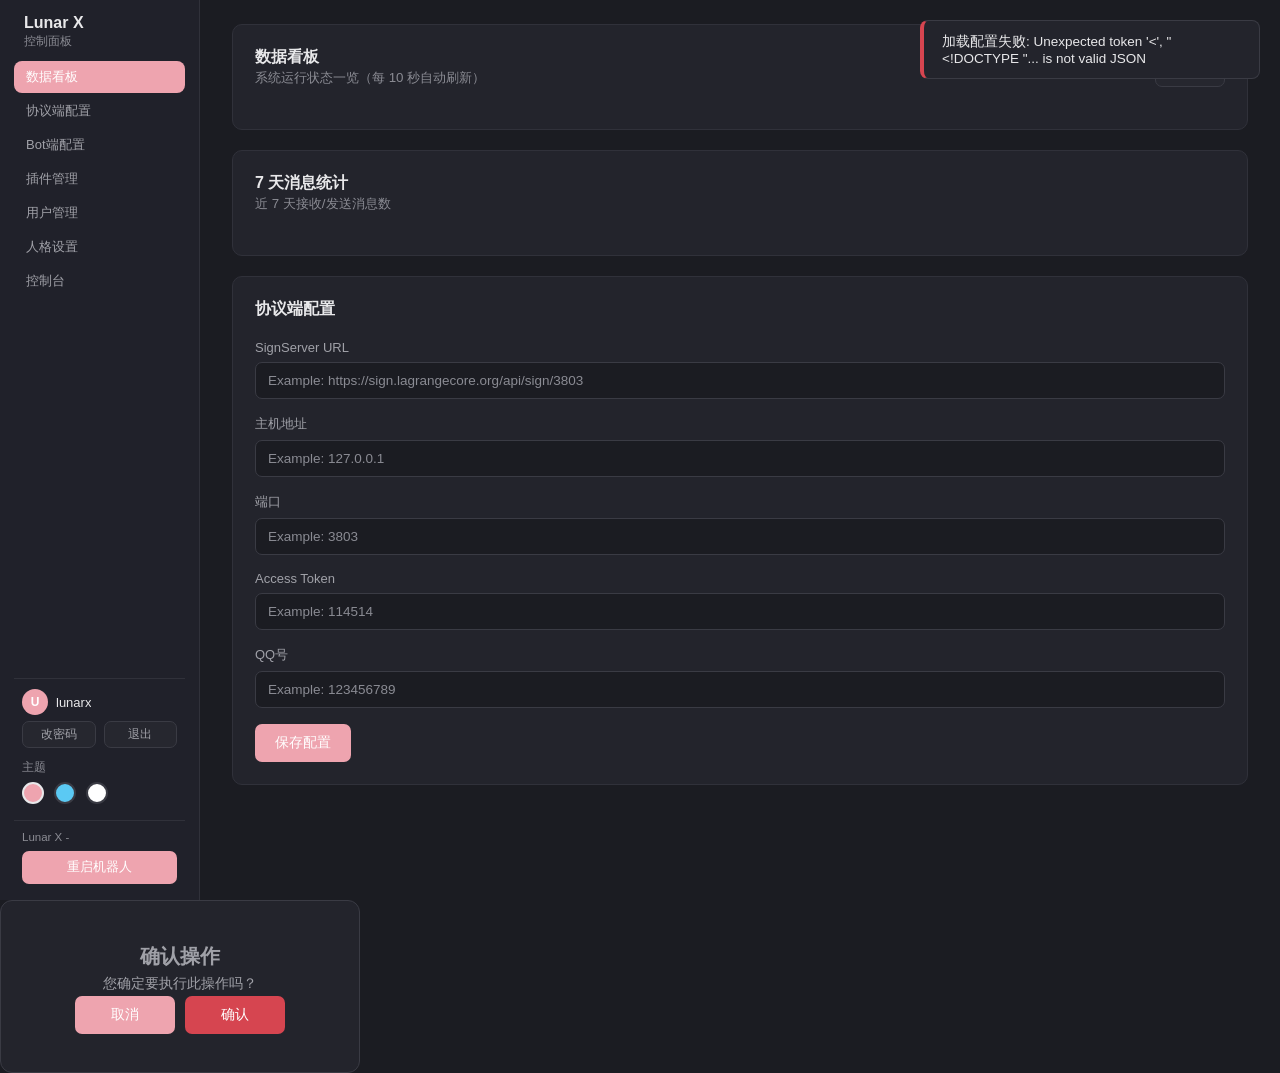
==== templates/index.html @ 12409531 "feat: WebUI 版本号显示 + 重启机器人按钮；修复模板缓存与 JS 语法错误 - 侧边栏底部：版本号（自动读取 core/bot.py 注释）+ 重启机器人按钮 - /api/version" ====
<!DOCTYPE html>
<html lang="zh-CN">
<head>
 <meta charset="UTF-8">
    <link rel="icon" href="data:,">
 <meta name="viewport" content="width=device-width, initial-scale=1.0">
 <title>Lunar X框架机器人控制面板</title>
         <style>
        /* ===== 主题变量 ===== */
        :root, body[data-theme="pink"] {
            --accent: #EEA4AF;
            --accent-hover: #f4b6c0;
            --accent-soft: rgba(238, 164, 175, 0.14);
            --bg: #1b1c22;
            --bg-sidebar: #20212a;
            --bg-card: #23242c;
            --bg-input: #1b1c22;
            --bg-hover: #2a2b35;
            --bg-btn2: #26272f;
            --border: #30313a;
            --border-input: #3a3b44;
            --text: #e8e8ea;
            --text-dim: #a0a1a8;
            --text-3: #8a8b93;
        }
        body[data-theme="blue"] {
            --accent: #5BC9F3;
            --accent-hover: #74d4f7;
            --accent-soft: rgba(91, 201, 243, 0.14);
            --bg: #1b1c22;
            --bg-sidebar: #20212a;
            --bg-card: #23242c;
            --bg-input: #1b1c22;
            --bg-hover: #2a2b35;
            --bg-btn2: #26272f;
            --border: #30313a;
            --border-input: #3a3b44;
            --text: #e8e8ea;
            --text-dim: #a0a1a8;
            --text-3: #8a8b93;
        }
        body[data-theme="white"] {
            --accent: #5BC9F3;
            --accent-hover: #35b8ec;
            --accent-soft: rgba(91, 201, 243, 0.12);
            --bg: #f4f5f7;
            --bg-sidebar: #ffffff;
            --bg-card: #ffffff;
            --bg-input: #f4f5f7;
            --bg-hover: #eef0f3;
            --bg-btn2: #eef0f3;
            --border: #e2e4e9;
            --border-input: #d3d6dd;
            --text: #24262b;
            --text-dim: #64686f;
            --text-3: #8a8f99;
        }

        * { margin: 0; padding: 0; box-sizing: border-box; }

        body {
            font-family: 'Segoe UI', 'PingFang SC', 'Microsoft YaHei', sans-serif;
            background: var(--bg);
            color: var(--text);
            min-height: 100vh;
            transition: background 0.2s, color 0.2s;
        }

        .container {
            display: flex;
            min-height: 100vh;
            width: 100%;
        }

        /* ===== 侧边栏 ===== */
        .sidebar {
            width: 200px;
            padding: 12px 14px;
            background: var(--bg-sidebar);
            border-right: 1px solid var(--border);
            display: flex;
            flex-direction: column;
            gap: 2px;
            position: sticky;
            top: 0;
            height: 100vh;
            overflow-y: auto;
            flex-shrink: 0;
        }
        .sidebar-header {
            padding: 2px 10px 10px;
        }
        .sidebar-header h1 {
            font-size: 16px;
            font-weight: 600;
            color: var(--text);
        }
        .sidebar-header small {
            display: block;
            margin-top: 2px;
            color: var(--text-3);
            font-size: 11.5px;
        }

        .nav-item {
            padding: 7px 12px;
            border-radius: 8px;
            cursor: pointer;
            font-size: 13px;
            color: var(--text-dim);
            transition: background 0.15s, color 0.15s;
            user-select: none;
            white-space: nowrap;
        }
        .nav-item:hover {
            background: var(--bg-hover);
            color: var(--text);
        }
        .nav-item.active {
            background: var(--accent);
            color: #fff;
        }

        .sidebar-user {
            margin-top: auto;
            padding: 10px 8px 2px;
            border-top: 1px solid var(--border);
        }
        .sidebar-user .user-row {
            display: flex;
            align-items: center;
            gap: 8px;
            margin-bottom: 6px;
        }
        .sidebar-user .avatar {
            width: 26px; height: 26px;
            border-radius: 50%;
            display: flex; align-items: center; justify-content: center;
            font-size: 12px;
            font-weight: 600;
            background: var(--accent);
            color: #fff;
        }
        .sidebar-user .uname {
            font-size: 13px;
            color: var(--text);
            overflow: hidden;
            text-overflow: ellipsis;
            white-space: nowrap;
        }
        .sidebar-user .u-actions {
            display: flex;
            gap: 8px;
        }
        .sidebar-user .u-actions button {
            flex: 1;
            padding: 5px 0;
            font-size: 11.5px;
            border-radius: 7px;
            cursor: pointer;
            border: 1px solid var(--border-input);
            background: var(--bg-btn2);
            color: var(--text-dim);
        }
        .sidebar-user .u-actions button:hover {
            background: var(--bg-hover);
            color: var(--text);
        }
        .sidebar-user .u-actions button.logout:hover {
            border-color: #d64550;
            color: #d64550;
        }

        /* ===== 主题切换 ===== */
        .theme-switch {
            margin-top: 8px;
            padding: 0 8px 2px;
        }
        .theme-switch .theme-label {
            font-size: 11.5px;
            color: var(--text-3);
            margin-bottom: 7px;
        }
        .theme-switch .theme-dots {
            display: flex;
            gap: 10px;
        }
        .theme-dot {
            width: 22px; height: 22px;
            border-radius: 50%;
            cursor: pointer;
            border: 2px solid var(--border-input);
            transition: transform 0.15s;
        }
        .theme-dot:hover { transform: scale(1.15); }
        .theme-dot.active { border-color: var(--text); }
        .theme-dot.pink { background: #EEA4AF; }
        .theme-dot.blue { background: #5BC9F3; }
        .theme-dot.white { background: #ffffff; }

        /* ===== 主内容 ===== */
        .main-content {
            flex: 1;
            padding: 24px 32px;
            overflow-x: hidden;
            max-width: calc(100vw - 200px);
        }

        .tab-content { display: none; }
        .tab-content.active { display: block; }

        /* ===== 卡片 ===== */
        .card {
            background: var(--bg-card);
            border: 1px solid var(--border);
            border-radius: 10px;
            padding: 22px;
            margin-bottom: 20px;
        }
        .card-header {
            margin-bottom: 20px;
        }
        .card-header h2 {
            font-size: 16px;
            font-weight: 600;
        }
        .card-header h3 {
            font-size: 14px;
            font-weight: 600;
            margin-top: 4px;
        }

        /* ===== 表单 ===== */
        .form-group {
            margin-bottom: 16px;
        }
        .form-group label {
            display: block;
            font-size: 13px;
            color: var(--text-dim);
            margin-bottom: 7px;
        }
        .form-group input, .form-group select, .form-group textarea {
            width: 100%;
            padding: 10px 12px;
            font-size: 13.5px;
            color: var(--text);
            background: var(--bg-input);
            border: 1px solid var(--border-input);
            border-radius: 7px;
            outline: none;
            font-family: inherit;
        }
        .form-group textarea { resize: vertical; }
        .form-group input:focus, .form-group select:focus, .form-group textarea:focus {
            border-color: var(--accent);
        }
        .form-group input::placeholder, .form-group textarea::placeholder { color: var(--text-3); }
        .form-group select option { background: var(--bg-card); color: var(--text); }
        .form-group input[type="checkbox"] { width: auto; }

        button {
            padding: 10px 20px;
            font-size: 13.5px;
            font-weight: 500;
            color: #fff;
            background: var(--accent);
            border: none;
            border-radius: 7px;
            cursor: pointer;
        }
        button:hover { background: var(--accent-hover); }

        .btn-success {
            background: #2f9e63;
        }
        .btn-success:hover { background: #35ad6e; }
        .btn-danger {
            background: #d64550;
        }
        .btn-danger:hover { background: #e0505b; }
        .btn-secondary {
            background: var(--bg-btn2);
            border: 1px solid var(--border-input);
            color: var(--text-dim);
        }
        .btn-secondary:hover { background: var(--bg-hover); color: var(--text); }

        /* ===== 插件列表 ===== */
        .plugin-list {
            display: grid;
            grid-template-columns: repeat(auto-fill, minmax(280px, 1fr));
            gap: 14px;
        }
        .plugin-card {
            background: var(--bg-btn2);
            border: 1px solid var(--border-input);
            border-radius: 9px;
            padding: 16px;
        }
        .plugin-card:hover { border-color: var(--accent); }
        .plugin-header {
            display: flex;
            align-items: center;
            justify-content: space-between;
            margin-bottom: 8px;
        }
        .plugin-header strong { font-size: 14px; }
        .plugin-status {
            font-size: 11px;
            padding: 3px 9px;
            border-radius: 999px;
            font-weight: 500;
        }
        .status-enabled {
            color: #2f9e63;
            background: rgba(47, 158, 99, 0.13);
            border: 1px solid rgba(47, 158, 99, 0.35);
        }
        .status-disabled {
            color: #d64550;
            background: rgba(214, 69, 80, 0.12);
            border: 1px solid rgba(214, 69, 80, 0.35);
        }
        .plugin-actions { display: flex; gap: 8px; }
        .plugin-actions button {
            padding: 6px 12px;
            font-size: 12px;
            border-radius: 6px;
        }

        /* ===== 模态框 ===== */
        .modal {
            display: none;
            position: fixed;
            inset: 0;
            background: rgba(0, 0, 0, 0.55);
            z-index: 1000;
            align-items: center;
            justify-content: center;
        }
        .modal.show { display: flex; }
        .modal-content {
            width: 500px;
            max-width: 92vw;
            max-height: 84vh;
            overflow-y: auto;
            background: var(--bg-card);
            border: 1px solid var(--border-input);
            border-radius: 12px;
            padding: 24px;
        }
        .modal-header {
            display: flex;
            align-items: center;
            justify-content: space-between;
            margin-bottom: 18px;
        }
        .modal-header h3 { font-size: 15px; }
        .modal-header .close {
            width: 28px; height: 28px;
            display: flex; align-items: center; justify-content: center;
            border-radius: 50%;
            background: var(--bg-hover);
            border: none;
            color: var(--text-dim);
            font-size: 14px;
            cursor: pointer;
            padding: 0;
        }
        .modal-header .close:hover { color: var(--text); }

        /* ===== 确认对话框 ===== */
        .confirm-dialog {
            width: 360px;
            max-width: 92vw;
            background: var(--bg-card);
            border: 1px solid var(--border-input);
            border-radius: 12px;
            padding: 24px;
            text-align: center;
        }
        .confirm-content { margin: 14px 0; font-size: 13.5px; color: var(--text-dim); line-height: 1.7; }
        .confirm-buttons { display: flex; gap: 10px; justify-content: center; }
        .confirm-buttons button { min-width: 100px; }

        /* ===== Toast ===== */
        .toast {
            position: fixed;
            top: 20px;
            right: 20px;
            padding: 12px 18px;
            background: var(--bg-card);
            border: 1px solid var(--border-input);
            border-left: 4px solid var(--accent);
            border-radius: 8px;
            color: var(--text);
            font-size: 13.5px;
            z-index: 2000;
            opacity: 0;
            transform: translateX(24px);
            transition: all 0.25s;
            pointer-events: none;
            max-width: 340px;
        }
        .toast.show { opacity: 1; transform: translateX(0); }
        .toast.error { border-left-color: #d64550; }

        /* ===== 滚动条 ===== */
        ::-webkit-scrollbar { width: 8px; height: 8px; }
        ::-webkit-scrollbar-track { background: transparent; }
        ::-webkit-scrollbar-thumb { background: var(--border-input); border-radius: 999px; }
        ::-webkit-scrollbar-thumb:hover { background: var(--text-3); }

        /* ===== 响应式（窄窗口保持侧边栏在左，仅压缩宽度）===== */
        @media (max-width: 860px) {
            .sidebar { width: 170px; padding: 12px 10px; }
            .nav-item { padding: 6px 10px; font-size: 12.5px; }
            .main-content { padding: 18px 14px; }
        }
        @media (max-width: 640px) {
            .sidebar { width: 140px; padding: 10px 8px; }
            .nav-item { padding: 5px 8px; font-size: 12px; }
            .sidebar-user .u-actions { flex-direction: column; }
        }
    </style>


</head>
<body>
 <div class="container">
 <div class="sidebar">
 <div class="sidebar-header">
 <h1>Lunar X</h1>
 <small>控制面板</small>
 </div>
 <div class="nav-item active" data-tab="dashboard">数据看板
 </div>
 <div class="nav-item" data-tab="protocol">协议端配置
 </div>
 <div class="nav-item" data-tab="bot">Bot端配置
 </div>
 <div class="nav-item" data-tab="plugins">插件管理
 </div>
 <div class="nav-item" data-tab="users">用户管理
 </div> <div class="nav-item" data-tab="persona">人格设置
 </div> <div class="nav-item" data-tab="console">控制台
 </div>


 <div class="sidebar-user">
 <div class="user-row">
 <div class="avatar" id="avatarChar">U</div>
 <div class="uname" id="currentUsername">lunarx</div>
 </div>
 <div class="u-actions">
 <button onclick="showPasswordModal()">改密码</button>
 <button class="logout" onclick="doLogout()">退出</button>
 </div>
 </div>
 <div class="theme-switch">
 <div class="theme-label">主题</div>
 <div class="theme-dots">
 <div class="theme-dot pink" data-theme="pink" title="粉色" onclick="setTheme('pink')"></div>
 <div class="theme-dot blue" data-theme="blue" title="蓝色" onclick="setTheme('blue')"></div>
 <div class="theme-dot white" data-theme="white" title="白色" onclick="setTheme('white')"></div>
 </div>
 </div>
 <div style="margin-top: 12px; padding: 10px 8px 4px; border-top: 1px solid var(--border);">
 <div style="font-size: 11.5px; color: var(--text-3); margin-bottom: 8px;">Lunar X <span id="versionText">-</span></div>
 <button style="width: 100%; padding: 8px 0; font-size: 12.5px;" onclick="restartBot()">重启机器人</button>
 </div>
 </div>
 
 <div class="main-content">

 <div class="tab-content active" id="dashboard">
 <div class="card">
 <div class="card-header" style="display: flex; justify-content: space-between; align-items: center;">
 <div>
 <h2>数据看板</h2>
 <small style="color: var(--text-3);">系统运行状态一览（每 10 秒自动刷新）</small>
 </div>
 <button class="btn-secondary" onclick="loadDashboard()">刷新</button>
 </div>
 <div style="display: grid; grid-template-columns: repeat(auto-fit, minmax(200px, 1fr)); gap: 14px;" id="dashCards">
 <!-- 卡片由 JS 填充 -->
 </div>
 </div>
 <div class="card">
 <div class="card-header">
 <h2>7 天消息统计</h2>
 <small style="color: var(--text-3);">近 7 天接收/发送消息数</small>
 </div>
 <div id="dashChart" style="width: 100%;"></div>
 </div>
 </div>

 <div class="tab-content active" id="protocol">
 <div class="card">
 <div class="card-header">
 <h2>协议端配置</h2>
 </div>
 <div class="form-group">
 <label for="signServerUrl">SignServer URL</label>
 <input type="text" id="signServerUrl" placeholder="Example: https://sign.lagrangecore.org/api/sign/3803">
 </div>
 <div class="form-group">
 <label for="host">主机地址</label>
 <input type="text" id="host" placeholder="Example: 127.0.0.1">
 </div>
 <div class="form-group">
 <label for="port">端口</label>
 <input type="number" id="port" placeholder="Example: 3803">
 </div>
 <div class="form-group">
 <label for="accessToken">Access Token</label>
 <input type="text" id="accessToken" placeholder="Example: 114514">
 </div>
 <div class="form-group">
 <label for="uin">QQ号</label>
 <input type="number" id="uin" placeholder="Example: 123456789">
 </div>
 <button onclick="saveProtocolConfig()">保存配置</button>
 </div>
 </div>
 
 <div class="tab-content" id="bot">
 <div class="card">
 <div class="card-header">
 <h2>Bot端配置</h2>
 </div>
 <div class="form-group">
 <label for="botName">机器人中文名</label>
 <input type="text" id="botName" placeholder="Example: 苏清颜">
 </div>
 <div class="form-group">
 <label for="botNameEn">机器人英文名</label>
 <input type="text" id="botNameEn" placeholder="Example: Claire">
 </div>
 <div class="form-group">
 <label for="triggerKeyword">触发词</label>
 <input type="text" id="triggerKeyword" placeholder="Example: ！">
 </div>
 <div class="form-group">
 <label for="autoReloadPlugins">自动重载插件</label>
 <select id="autoReloadPlugins">
 <option value="true">是</option>
 <option value="false">否</option>
 </select>
 </div>
 <div class="form-group">
 <label for="logLevel">日志等级</label>
 <select id="logLevel">
 <option value="INFO">INFO</option>
 <option value="DEBUG">DEBUG</option>
 <option value="WARNING">WARNING</option>
 <option value="ERROR">ERROR</option>
 <option value="CRITICAL">CRITICAL</option>
 </select>
 </div>
 <div class="card-header">
 <h3>AI 对话配置</h3>
 <small style="color: var(--text-3);">OpenAI 兼容接口（支持 DeepSeek / OpenAI / 各类兼容服务）</small>
 </div>
 <div class="form-group">
 <label for="aiEnabled">启用 AI 对话</label>
 <select id="aiEnabled">
 <option value="true">启用</option>
 <option value="false">禁用</option>
 </select>
 </div>
 <div class="form-group">
 <label for="aiBaseUrl">接口地址 (api_base)</label>
 <input type="text" id="aiBaseUrl" placeholder="Example: https://api.deepseek.com/v1">
 </div>
 <div class="form-group">
 <label for="aiApiKey">API Key</label>
 <input type="password" id="aiApiKey" placeholder="sk-...">
 </div>
 <div class="form-group">
 <label for="aiModel">模型名</label>
 <input type="text" id="aiModel" placeholder="Example: deepseek-chat">
 </div>
 <div class="form-group">
 <label for="aiSystemPrompt">系统提示词</label>
 <textarea id="aiSystemPrompt" rows="3" placeholder="你是 Lunar X 的 AI 助手..."></textarea>
 </div>
 <div class="form-group">
 <label for="aiTemperature">温度 (0~2)</label>
 <input type="number" id="aiTemperature" step="0.1" min="0" max="2" placeholder="0.7">
 </div>
 <div class="form-group">
 <label for="aiMaxTokens">最大生成 Token</label>
 <input type="number" id="aiMaxTokens" min="1" placeholder="2048">
 </div>
 <div class="form-group">
 <label for="aiMaxHistory">上下文记忆轮数</label>
 <input type="number" id="aiMaxHistory" min="0" placeholder="10">
 </div>
 <div class="form-group">
 <label for="aiDirectChat">直接对话（私聊任意消息 / 群聊@机器人）</label>
 <select id="aiDirectChat">
 <option value="true">开启</option>
 <option value="false">关闭（仅 $ai 命令）</option>
 </select>
 </div>
 <button onclick="saveBotConfig()">保存配置</button>
 </div>
 </div>
 
 <div class="tab-content" id="plugins">
 <div class="card">
 <div class="card-header">
 <h2>插件源设置</h2>
 </div>
 <div class="form-group">
 <label>PyPI镜像源设置</label>
 <div style="display: flex; gap: 10px; align-items: center;">
 <input type="checkbox" id="usePypiMirror" style="width: auto;">
 <label for="usePypiMirror" style="display: inline;">使用PyPI镜像源</label>
 </div>
 <input type="text" id="pypiMirror" placeholder="Example: https://pypi.tuna.tsinghua.edu.cn/simple" style="margin-top: 10px;">
 </div>
 <div class="form-group">
 <label for="githubMirror">GitHub镜像代理 (用于下载和README，例如: https://ghproxy.com/)</label>
 <input type="text" id="githubMirror" placeholder="Example: https://ghproxy.com/">
 <small style="color: rgba(255,255,255,0.7);">此代理仅用于加速下载插件文件和README，不用于GitHub API请求。</small>
 </div>
 <div class="form-group">
 <label for="githubPat">GitHub 个人访问令牌 (PAT) - 用于避免API速率限制</label>
 <input type="password" id="githubPat" placeholder="Example: ghp_xxxxxxxxxxxxxxxxxxxxxxxxxxxxxxxxxxxx">
 <small style="color: rgba(255,255,255,0.7);">在GitHub设置中生成，需要repo权限。不填可能遇到API速率限制。</small>
 </div>
 <div class="form-group">
 <label for="pluginsIndexRepo">插件索引仓库 (例如: IntelliMarkets/Jianer_Plugins_Index)</label>
 <input type="text" id="pluginsIndexRepo" placeholder="Example: IntelliMarkets/Jianer_Plugins_Index">
 <small style="color: rgba(255,255,255,0.7);">格式为 `所有者/仓库名`。</small>
 </div>
 <button onclick="saveWebuiConfig()">保存设置</button>
 <button onclick="loadAvailablePlugins()" style="margin-left: 10px;">刷新可用插件列表</button>
 </div>
 
 <div class="card">
 <div class="card-header">
 <h2>已安装插件</h2>
 </div>
 <div id="installedPlugins" class="plugin-list">
 </div>
 </div>
 
 <div class="card">
 <div class="card-header">
 <h2>可用插件</h2>
 </div>
 <p id="loadingAvailablePlugins" style="display: none; font-style: italic;">正在获取可用插件列表，请稍候...</p>
 <div id="availablePlugins" class="plugin-list">
 </div>
 </div>
 </div>
 
 <div class="tab-content" id="users">
 <div class="card">
 <div class="card-header">
 <h2>用户管理</h2>
 </div>
 <div class="form-group">
 <label for="superUsers">超级用户 (逗号分隔的QQ号)</label>
 <textarea id="superUsers" placeholder="Example: 987654321"></textarea>
 </div>
 <div class="form-group">
 <label for="managerUsers">管理用户 (逗号分隔的QQ号)</label>
 <textarea id="managerUsers" placeholder="Example: 123456789,987654321,2473768771"></textarea>
 </div>
 <button onclick="saveUserConfig()">保存配置</button>
 </div>
 </div>
 <div class="tab-content" id="persona">
 <div class="card">
 <div class="card-header">
 <h2>人格设置</h2>
 <small style="color: var(--text-3);">AI 人格昵称与提示词。群聊中以昵称开头即可直接对话（如 "小月 今天天气"）</small>
 </div>
 <div class="form-group">
 <label for="personaEnabled">使用名字唤醒</label>
 <select id="personaEnabled">
 <option value="true">启用</option>
 <option value="false">禁用</option>
 </select>
 <small style="color: var(--text-3);">开启后，群聊中消息以唤醒词开头即触发 AI 回复</small>
 </div>
 <div class="form-group">
 <label for="personaNicknames">唤醒词（每行一个，支持多个）</label>
 <textarea id="personaNicknames" rows="3" placeholder="小月&#10;月月"></textarea>
 </div>
 <div class="form-group">
 <label for="personaPrompt">人格提示词</label>
 <textarea id="personaPrompt" rows="5" placeholder="你是小月，一个温柔可爱的 AI 助手..."></textarea>
 <small style="color: var(--text-3);">优先于 Bot 配置中的通用系统提示词</small>
 </div>
 <button onclick="savePersonaConfig()">保存人格设置</button>
 </div>
 </div>

 <div class="tab-content" id="console">
 <div class="card">
 <div class="card-header">
 <h2>控制台</h2>
 <small style="color: var(--text-3);">框架运行日志（实时，来自 logs/lunarx.log）</small>
 </div>
 <div style="display: flex; gap: 16px; align-items: center; margin-bottom: 12px;">
 <label style="font-size: 13px; color: var(--text-dim); display: flex; align-items: center; gap: 6px; cursor: pointer;">
 <input type="checkbox" id="consoleAutoScroll" checked style="width: auto;"> 自动滚动
 </label>
 <button class="btn-secondary" onclick="clearConsole()">清空</button>
 </div>
 <pre id="consoleLog" style="background: #101114; border: 1px solid var(--border); border-radius: 8px; padding: 14px; height: 62vh; overflow-y: auto; font-family: 'Cascadia Code', Consolas, monospace; font-size: 12.5px; line-height: 1.6; white-space: pre-wrap; word-break: break-all; margin: 0;"></pre>
 </div>
 </div>

</div>
 </div>
 
 <div class="modal" id="pluginDetailModal">
 <div class="modal-content">
 <div class="modal-header">
 <h2 id="modalPluginName">插件详情</h2>
 <span class="close" onclick="closeModal('pluginDetailModal')">&times;</span>
 </div>
 <div id="modalPluginContent">
 </div>
 </div>
 </div>
 
 <div class="modal" id="installPluginModal">
 <div class="modal-content">
 <div class="modal-header">
 <h2>安装插件</h2>
 <span class="close" onclick="closeModal('installPluginModal')">&times;</span>
 </div>
 <div class="form-group">
 <label for="installPluginUrl">插件下载URL (整个仓库的zip包)</label>
 <input type="text" id="installPluginUrl" readonly>
 </div>
 <div class="form-group">
 <label for="installPluginName">插件名称</label>
 <input type="text" id="installPluginName" readonly>
 </div>
 <div class="form-group">
 <label for="installPluginPath">插件在zip包中的子路径</label>
 <input type="text" id="installPluginPath" readonly>
 </div>
 <button id="installPluginBtn" onclick="installPlugin()">安装</button>
 <div id="installProgress" style="margin-top: 20px; background: rgba(0,0,0,0.2); padding: 10px; border-radius: 5px; max-height: 200px; overflow-y: auto; display: none;">
 <pre id="installProgressLog" style="white-space: pre-wrap; word-wrap: break-word; color: var(--light-color);"></pre>
 </div>
 </div>
 </div>
 
 <div class="confirm-dialog" id="confirmDialog">
 <div class="confirm-content">
 <h2 id="confirmTitle">确认操作</h2>
 <p id="confirmMessage">您确定要执行此操作吗？</p>
 <div class="confirm-buttons">
 <button onclick="confirmAction(false)">取消</button>
 <button class="btn-danger" onclick="confirmAction(true)">确认</button>
 </div>
 </div>
 </div>
 
 <div class="toast" id="toast"></div>
<script>
        let currentPluginName = '';
        let confirmCallback = null;
        let pluginsIndexRepoNameOnly = '';

        document.querySelectorAll('.nav-item').forEach(item => {
            item.addEventListener('click', function() {
                document.querySelectorAll('.nav-item').forEach(i => i.classList.remove('active'));
                document.querySelectorAll('.tab-content').forEach(t => t.classList.remove('active'));
                
                this.classList.add('active');
                const tabId = this.getAttribute('data-tab');
                document.getElementById(tabId).classList.add('active');
                
                if (tabId === 'plugins') {
                    loadInstalledPlugins();
                    loadAvailablePlugins();
                }
            });
        });
        
        function showToast(message, type = '') {
            const toast = document.getElementById('toast');
            toast.textContent = message;
            toast.className = 'toast';
            if (type) toast.classList.add(type);
            toast.classList.add('show');
            
            setTimeout(() => {
                toast.classList.remove('show');
            }, 3000);
        }
        
        function closeModal(modalId) {
            document.getElementById(modalId).style.display = 'none';
        }
        
        function openModal(modalId) {
            document.getElementById(modalId).style.display = 'flex';
        }
        
        function showConfirm(title, message, callback) {
            document.getElementById('confirmTitle').textContent = title;
            document.getElementById('confirmMessage').textContent = message;
            confirmCallback = callback;
            document.getElementById('confirmDialog').style.display = 'flex';
        }
        
        function confirmAction(result) {
            document.getElementById('confirmDialog').style.display = 'none';
            if (confirmCallback) {
                confirmCallback(result);
                confirmCallback = null;
            }
        }
        
        async function loadConfigs() {
            try {
                const protocolRes = await fetch('/api/config/appsettings');
                const protocolData = await protocolRes.json();
                
                if (!protocolRes.ok) throw new Error(protocolData.error);
                
                document.getElementById('signServerUrl').value = protocolData.SignServerUrl || '';
                if (protocolData.Implementations && protocolData.Implementations.length > 0) {
                    document.getElementById('host').value = protocolData.Implementations[0].Host || '';
                    document.getElementById('port').value = protocolData.Implementations[0].Port || '';
                    document.getElementById('accessToken').value = protocolData.Implementations[0].AccessToken || '';
                } else {
                    document.getElementById('host').value = '127.0.0.1';
                    document.getElementById('port').value = '3803';
                    document.getElementById('accessToken').value = '114514';
                }
                document.getElementById('uin').value = protocolData.Account.Uin || '';
                
                const botRes = await fetch('/api/config/config');
                const botData = await botRes.json();
                
                if (!botRes.ok) throw new Error(botData.error);
                
                document.getElementById('botName').value = botData.bot_name || '';
                document.getElementById('botNameEn').value = botData.bot_name_en || '';
                document.getElementById('triggerKeyword').value = botData.trigger_keyword || '';
                document.getElementById('autoReloadPlugins').value = botData.auto_reload_plugins ? 'true' : 'false';
                document.getElementById('logLevel').value = botData.log_level || 'INFO';

                const aiData = botData.ai || {};
                document.getElementById('aiEnabled').value = aiData.enabled ? 'true' : 'false';
                document.getElementById('aiBaseUrl').value = aiData.api_base || '';
                document.getElementById('aiApiKey').value = aiData.api_key || '';
                document.getElementById('aiModel').value = aiData.model || '';
                document.getElementById('aiSystemPrompt').value = aiData.system_prompt || '';
                document.getElementById('aiTemperature').value = aiData.temperature ?? 0.7;
                document.getElementById('aiMaxTokens').value = aiData.max_tokens ?? 2048;
                document.getElementById('aiMaxHistory').value = aiData.max_history ?? 10;
                document.getElementById('aiDirectChat').value = aiData.direct_chat ? 'true' : 'false';
                
                const userRes = await fetch('/api/config/admin');
                const userData = await userRes.json();
                
                if (!userRes.ok) throw new Error(userData.error);
                
                document.getElementById('superUsers').value = userData.super_users.join(',') || '';
                document.getElementById('managerUsers').value = userData.manager_users.join(',') || '';
                
                const webuiRes = await fetch('/api/config/webui');
                const webuiData = await webuiRes.json();
                
                if (!webuiRes.ok) throw new Error(webuiData.error);
                
                document.getElementById('usePypiMirror').checked = webuiData.use_pypi_mirror || false;
                document.getElementById('pypiMirror').value = webuiData.pypi_mirror || '';
                document.getElementById('githubMirror').value = webuiData.github_mirror || '';
                document.getElementById('githubPat').value = webuiData.github_pat || '';
                document.getElementById('pluginsIndexRepo').value = webuiData.plugins_index_repo || 'IntelliMarkets/Jianer_Plugins_Index';
                
                pluginsIndexRepoNameOnly = (webuiData.plugins_index_repo || 'IntelliMarkets/Jianer_Plugins_Index').split('/').pop();

                loadInstalledPlugins();
                loadAvailablePlugins();
                
            } catch (error) {
                showToast('加载配置失败: ' + error.message, 'error');
            }
        }
        
        async function saveProtocolConfig() {
            try {
                const protocolRes = await fetch('/api/config/appsettings');
                const protocolData = await protocolRes.json();
                
                if (!protocolRes.ok) throw new Error(protocolData.error);
                
                protocolData.SignServerUrl = document.getElementById('signServerUrl').value;
                
                if (!protocolData.Implementations || protocolData.Implementations.length === 0) {
                    protocolData.Implementations = [{
                        "Type": "ForwardWebSocket",
                        "Host": "127.0.0.1",
                        "Port": 3803,
                        "HeartBeatInterval": 5000,
                        "AccessToken": "114514"
                    }];
                }
                protocolData.Implementations[0].Host = document.getElementById('host').value;
                protocolData.Implementations[0].Port = parseInt(document.getElementById('port').value);
                protocolData.Implementations[0].AccessToken = document.getElementById('accessToken').value;
                protocolData.Account.Uin = parseInt(document.getElementById('uin').value);
                
                const saveRes = await fetch('/api/config/appsettings', {
                    method: 'POST',
                    headers: {
                        'Content-Type': 'application/json'
                    },
                    body: JSON.stringify(protocolData)
                });
                
                const saveData = await saveRes.json();
                
                if (!saveRes.ok) throw new Error(saveData.error);
                
                showToast('协议端配置已保存', 'success');
            } catch (error) {
                showToast('保存失败: ' + error.message, 'error');
            }
        }
        
        async function saveBotConfig() {
            try {
                const botRes = await fetch('/api/config/config');
                const botData = await botRes.json();
                
                if (!botRes.ok) throw new Error(botData.error);
                
                botData.bot_name = document.getElementById('botName').value;
                botData.bot_name_en = document.getElementById('botNameEn').value;
                botData.trigger_keyword = document.getElementById('triggerKeyword').value;
                botData.auto_reload_plugins = document.getElementById('autoReloadPlugins').value === 'true';
                botData.log_level = document.getElementById('logLevel').value;

                const aiForm = botData.ai || {};
                aiForm.enabled = document.getElementById('aiEnabled').value === 'true';
                aiForm.api_base = document.getElementById('aiBaseUrl').value;
                aiForm.api_key = document.getElementById('aiApiKey').value;
                aiForm.model = document.getElementById('aiModel').value;
                aiForm.system_prompt = document.getElementById('aiSystemPrompt').value;
                aiForm.temperature = parseFloat(document.getElementById('aiTemperature').value) || 0.7;
                aiForm.max_tokens = parseInt(document.getElementById('aiMaxTokens').value) || 2048;
                aiForm.max_history = parseInt(document.getElementById('aiMaxHistory').value) || 10;
                aiForm.direct_chat = document.getElementById('aiDirectChat').value === 'true';
                botData.ai = aiForm;
                
                const saveRes = await fetch('/api/config/config', {
                    method: 'POST',
                    headers: {
                        'Content-Type': 'application/json'
                    },
                    body: JSON.stringify(botData)
                });
                
                const saveData = await saveRes.json();
                
                if (!saveRes.ok) throw new Error(saveData.error);
                
                showToast('Bot端配置已保存', 'success');
            } catch (error) {
                showToast('保存失败: ' + error.message, 'error');
            }
        }
        
        async function saveUserConfig() {
            try {
                const userRes = await fetch('/api/config/admin');
                const userData = await userRes.json();
                
                if (!userRes.ok) throw new Error(userData.error);
                
                const superUsers = document.getElementById('superUsers').value
                    .split(',')
                    .map(id => parseInt(id.trim()))
                    .filter(id => !isNaN(id));
                
                const managerUsers = document.getElementById('managerUsers').value
                    .split(',')
                    .map(id => parseInt(id.trim()))
                    .filter(id => !isNaN(id));
                
                userData.super_users = superUsers;
                userData.manager_users = managerUsers;
                
                const saveRes = await fetch('/api/config/admin', {
                    method: 'POST',
                    headers: {
                        'Content-Type': 'application/json'
                    },
                    body: JSON.stringify(userData)
                });
                
                const saveData = await saveRes.json();
                
                if (!saveRes.ok) throw new Error(saveData.error);
                
                showToast('用户配置已保存', 'success');
            } catch (error) {
                showToast('保存失败: ' + error.message, 'error');
            }
        }
        
        async function saveWebuiConfig() {
            try {
                const webuiRes = await fetch('/api/config/webui');
                const webuiData = await webuiRes.json();
                
                if (!webuiRes.ok) throw new Error(webuiData.error);
                
                webuiData.use_pypi_mirror = document.getElementById('usePypiMirror').checked;
                webuiData.pypi_mirror = document.getElementById('pypiMirror').value;
                webuiData.github_mirror = document.getElementById('githubMirror').value;
                webuiData.github_pat = document.getElementById('githubPat').value;
                webuiData.plugins_index_repo = document.getElementById('pluginsIndexRepo').value;
                
                pluginsIndexRepoNameOnly = (webuiData.plugins_index_repo || 'IntelliMarkets/Jianer_Plugins_Index').split('/').pop();

                const saveRes = await fetch('/api/config/webui', {
                    method: 'POST',
                    headers: {
                        'Content-Type': 'application/json'
                    },
                    body: JSON.stringify(webuiData)
                });
                
                const saveData = await saveRes.json();
                
                if (!saveRes.ok) throw new Error(saveData.error);
                
                showToast('WebUI配置已保存', 'success');
            } catch (error) {
                showToast('保存失败: ' + error.message, 'error');
            }
        }
        
        async function loadInstalledPlugins() {
            try {
                const res = await fetch('/api/plugins');
                const data = await res.json();
                console.log("Installed plugins data:", data);
                
                if (!res.ok) throw new Error(data.error);
                
                const pluginsContainer = document.getElementById('installedPlugins');
                pluginsContainer.innerHTML = '';
                
                if (data.length === 0) {
                    pluginsContainer.innerHTML = '<p>没有安装任何插件</p>';
                    return;
                }
                
                data.forEach(plugin => {
                    const pluginCard = document.createElement('div');
                    pluginCard.className = 'plugin-card';
                    
                    pluginCard.innerHTML = `
                        <div class="plugin-header">
                            <h3>${plugin.name}</h3>
                            <span class="plugin-status ${plugin.enabled ? 'status-enabled' : 'status-disabled'}">
                                ${plugin.enabled ? '已启用' : '已禁用'}
                            </span>
                        </div>
                        <p>类型: ${plugin.type === 'directory' ? '文件夹插件' : '单文件插件'}</p>
                        <div class="plugin-actions">
                            <button onclick="togglePlugin('${plugin.name}')">
                                ${plugin.enabled ? '禁用' : '启用'}
                            </button>
                            ${plugin.has_help ? `<button onclick="showPluginDetail('${plugin.name}')">详情</button>` : ''}
                            <button class="btn-danger" onclick="showUninstallConfirm('${plugin.name}')">卸载</button>
                        </div>
                    `;
                    
                    pluginsContainer.appendChild(pluginCard);
                });
            } catch (error) {
                showToast('加载已安装插件失败: ' + error.message, 'error');
            }
        }
        
        function showUninstallConfirm(pluginName) {
            currentPluginName = pluginName;
            showConfirm('确认卸载', `确定要卸载插件 "${pluginName}" 吗？`, uninstallPluginConfirm);
        }
        
        async function uninstallPluginConfirm(confirm) {
            if (!confirm) return;
            
            try {
                const res = await fetch(`/api/plugins/${encodeURIComponent(currentPluginName)}`, {
                    method: 'DELETE'
                });
                
                const data = await res.json();
                
                if (!res.ok) throw new Error(data.error);
                
                showToast(data.message, 'success');
                await loadInstalledPlugins();
                await loadAvailablePlugins();
            } catch (error) {
                showToast('卸载失败: ' + error.message, 'error');
            }
        }
        
        async function togglePlugin(pluginName) {
            try {
                const res = await fetch(`/api/plugins/${encodeURIComponent(pluginName)}`, {
                    method: 'PUT'
                });
                
                const data = await res.json();
                
                if (!res.ok) throw new Error(data.error);
                
                showToast(data.message, 'success');
                loadInstalledPlugins();
            } catch (error) {
                showToast('操作失败: ' + error.message, 'error');
            }
        }
        
        async function showPluginDetail(pluginName) {
            try {
                const res = await fetch(`/api/plugins/${encodeURIComponent(pluginName)}`);
                const data = await res.json();
                
                if (!res.ok) throw new Error(data.error);
                
                document.getElementById('modalPluginName').textContent = data.name;
                document.getElementById('modalPluginContent').innerHTML = `
                    <p><strong>类型:</strong> ${data.type === 'directory' ? '文件夹插件' : '单文件插件'}</p>
                    <div style="margin-top: 15px;">
                        <h3>帮助文档</h3>
                        <div style="background: rgba(0,0,0,0.2); padding: 10px; border-radius: 5px; margin-top: 10px; white-space: pre-wrap; color: var(--light-color);">
                            ${data.help}
                        </div>
                    </div>
                `;
                
                openModal('pluginDetailModal');
            } catch (error) {
                showToast('加载插件详情失败: ' + error.message, 'error');
            }
        }
        
        async function loadAvailablePlugins() {
            const loadingMessage = document.getElementById('loadingAvailablePlugins');
            const pluginsContainer = document.getElementById('availablePlugins');
            
            pluginsContainer.innerHTML = '';
            loadingMessage.style.display = 'block';

            try {
                const res = await fetch('/api/available_plugins');
                const data = await res.json();
                console.log("Available plugins data:", data);
                
                loadingMessage.style.display = 'none';

                if (!res.ok) {
                    pluginsContainer.innerHTML = `<p style="color: var(--light-color);">错误: ${data.error}</p>`;
                    throw new Error(data.error);
                }
                
                if (data.length === 0) {
                    pluginsContainer.innerHTML = '<p>没有可用插件</p>';
                    return;
                }
                
                data.forEach(plugin => {
                    const pluginCard = document.createElement('div');
                    pluginCard.className = 'plugin-card';
                    
                    pluginCard.innerHTML = `
                        <div class="plugin-header">
                            <h3>${plugin.name}</h3>
                        </div>
                        <p>${plugin.description}</p>
                        <div class="plugin-actions">
                            <button class="btn-success" onclick="prepareInstallPlugin('${plugin.name}', '${plugin.url}', '${plugin.path}')">安装</button>
                        </div>
                    `;
                    
                    pluginsContainer.appendChild(pluginCard);
                });
            } catch (error) {
                loadingMessage.style.display = 'none';
                showToast('加载可用插件失败: ' + error.message, 'error');
            }
        }
        
        function prepareInstallPlugin(name, url, path) {
            document.getElementById('installPluginName').value = name;
            document.getElementById('installPluginUrl').value = url;
            document.getElementById('installPluginPath').value = path;
            
            const installPluginBtn = document.getElementById('installPluginBtn');
            const installProgressDiv = document.getElementById('installProgress');
            const installProgressLog = document.getElementById('installProgressLog');
            installPluginBtn.disabled = false;
            installProgressDiv.style.display = 'block';
            installProgressLog.textContent = '准备安装...\n';
            installProgressLog.scrollTop = installProgressLog.scrollHeight;

            openModal('installPluginModal');
        }
        
        async function installPlugin() {
            const installPluginBtn = document.getElementById('installPluginBtn');
            const installProgressDiv = document.getElementById('installProgress');
            const installProgressLog = document.getElementById('installProgressLog');

            installPluginBtn.disabled = true;
            installProgressDiv.style.display = 'block';
            installProgressLog.textContent = '开始安装...\n';
            installProgressLog.scrollTop = installProgressLog.scrollHeight;

            const name = document.getElementById('installPluginName').value;
            const url = document.getElementById('installPluginUrl').value;
            const path = document.getElementById('installPluginPath').value;
            const usePypiMirror = document.getElementById('usePypiMirror').checked;
            const pypiMirror = document.getElementById('pypiMirror').value;

            if (!name) {
                installProgressLog.textContent += '\n错误: 插件名称不能为空';
                installProgressLog.scrollTop = installProgressLog.scrollHeight;
                showToast('安装失败: 插件名称不能为空', 'error');
                installPluginBtn.disabled = false;
                return;
            }

            try {
                const response = await fetch('/api/plugins', {
                    method: 'POST',
                    headers: {
                        'Content-Type': 'application/json'
                    },
                    body: JSON.stringify({
                        name: name,
                        url: url,
                        path: path,
                        use_pypi_mirror: usePypiMirror,
                        pypi_mirror: pypiMirror,
                        plugins_index_repo_name_only: pluginsIndexRepoNameOnly
                    })
                });

                if (!response.ok) {
                    const errorText = await response.text();
                    throw new Error(`HTTP error! status: ${response.status}, message: ${errorText}`);
                }

                const reader = response.body.getReader();
                const decoder = new TextDecoder('utf-8');
                let buffer = '';

                while (true) {
                    const { done, value } = await reader.read();
                    if (done) break;

                    buffer += decoder.decode(value, { stream: true });
                    let events = buffer.split('\n\n');
                    buffer = events.pop();

                    for (const event of events) {
                        if (event.startsWith('data: ')) {
                            const message = event.substring(6);
                            if (message === 'INSTALL_SUCCESS') {
                                installProgressLog.textContent += '\n安装成功！';
                                installProgressLog.scrollTop = installProgressLog.scrollHeight;
                                showToast('插件安装成功', 'success');
                                await loadInstalledPlugins();
                                await loadAvailablePlugins();
                                closeModal('installPluginModal');
                                return;
                            } else if (message === 'INSTALL_FAILED') {
                                installProgressLog.textContent += '\n安装失败。';
                                installProgressLog.scrollTop = installProgressLog.scrollHeight;
                                showToast('插件安装失败', 'error');
                                return;
                            } else {
                                installProgressLog.textContent += `\n${message}`;
                                installProgressLog.scrollTop = installProgressLog.scrollHeight;
                            }
                        }
                    }
                }
                installProgressLog.textContent += '\n错误: 安装过程意外结束。';
                installProgressLog.scrollTop = installProgressLog.scrollHeight;
                showToast('安装失败: 过程意外结束', 'error');

            } catch (error) {
                installProgressLog.textContent += `\n错误: ${error.message}`;
                installProgressLog.scrollTop = installProgressLog.scrollHeight;
                showToast('安装失败: ' + error.message, 'error');
            } finally {
                installPluginBtn.disabled = false;
            }
        }
        
        window.addEventListener('load', function() {
loadConfigs();
loadAuthStatus();
loadDashboard();
loadVersion();
applySavedTheme();
loadConsoleHistory();
connectConsoleStream();
loadPersonaConfig();
        });
    

        /* ===== 主题切换 ===== */
        function setTheme(theme) {
            document.body.dataset.theme = theme;
            localStorage.setItem('lunarx_theme', theme);
            document.querySelectorAll('.theme-dot').forEach(d => {
                d.classList.toggle('active', d.dataset.theme === theme);
            });
        }

        function applySavedTheme() {
            const saved = localStorage.getItem('lunarx_theme') || 'pink';
            setTheme(saved);
        }

        /* ===== 登录态 / 修改密码 / 退出 ===== */
        async function loadAuthStatus() {
            try {
                const resp = await fetch('/api/auth_status');
                const data = await resp.json();
                if (data.logged_in) {
                    const username = data.username || 'lunarx';
                    document.getElementById('currentUsername').textContent = username;
                    document.getElementById('avatarChar').textContent = username.charAt(0).toUpperCase();
                } else {
                    location.href = '/login';
                }
            } catch (e) {
                /* 保持默认显示 */
            }
        }

        function showPasswordModal() {
            document.getElementById('oldPassword').value = '';
            document.getElementById('newPassword').value = '';
            document.getElementById('confirmNewPassword').value = '';
            document.getElementById('passwordModal').classList.add('show');
        }

        function closePasswordModal() {
            document.getElementById('passwordModal').classList.remove('show');
        }

        async function changePassword() {
            const oldPassword = document.getElementById('oldPassword').value;
            const newPassword = document.getElementById('newPassword').value;
            const confirmNewPassword = document.getElementById('confirmNewPassword').value;

            if (!oldPassword || !newPassword) {
                showToast('请填写完整', 'error');
                return;
            }
            if (newPassword !== confirmNewPassword) {
                showToast('两次输入的新密码不一致', 'error');
                return;
            }
            if (newPassword.length < 4) {
                showToast('新密码长度至少 4 位', 'error');
                return;
            }

            try {
                const resp = await fetch('/api/change_password', {
                    method: 'POST',
                    headers: { 'Content-Type': 'application/json' },
                    body: JSON.stringify({ old_password: oldPassword, new_password: newPassword })
                });
                const data = await resp.json();
                if (resp.ok) {
                    showToast('密码修改成功');
                    closePasswordModal();
                } else {
                    showToast(data.error || '修改失败', 'error');
                }
            } catch (e) {
                showToast('网络错误: ' + e.message, 'error');
            }
        }

        async function doLogout() {
            try {
                await fetch('/api/logout', { method: 'POST' });
            } catch (e) { /* 忽略 */ }
            location.href = '/login';
        }
    

        /* ===== 控制台（实时日志）===== */
        let consoleStream = null;

        function consoleEscapeHtml(s) {
            return s.replace(/&/g, '&amp;').replace(/</g, '&lt;').replace(/>/g, '&gt;');
        }

        function ansiToHtml(text) {
            const colors = {30:'#9aa0a8',31:'#ff7b72',32:'#7ee787',33:'#f2cc60',34:'#79c0ff',35:'#d2a8ff',36:'#a5d6ff',37:'#e6edf3',90:'#8b949e',91:'#ff7b72',92:'#7ee787',93:'#f2cc60',94:'#79c0ff',95:'#d2a8ff',96:'#a5d6ff',97:'#ffffff'};
            return text.replace(/\x1b\[([0-9;]*)m/g, (match, code) => {
                if (!code || code === '0') return '</span>';
                const parts = code.split(';').map(Number);
                if (parts.includes(1)) return '<span style="font-weight: bold;">';
                const colorCode = parts.find(p => p >= 30 && p < 38) || parts.find(p => p >= 90 && p < 98);
                if (colorCode !== undefined) return '<span style="color: ' + colors[colorCode] + ';">';
                return '';
            });
        }

        async function loadConsoleHistory() {
            try {
                const resp = await fetch('/api/logs?tail=200');
                const data = await resp.json();
                const el = document.getElementById('consoleLog');
                if (data.lines && data.lines.length) {
                    el.innerHTML = data.lines.map(l => ansiToHtml(consoleEscapeHtml(l))).join('\n');
                } else {
                    el.textContent = '（暂无日志，启动框架后这里会实时显示运行日志）';
                }
                el.scrollTop = el.scrollHeight;
            } catch (e) { /* 忽略 */ }
        }

        function connectConsoleStream() {
            if (consoleStream) consoleStream.close();
            consoleStream = new EventSource('/api/logs/stream');
            consoleStream.onmessage = (e) => {
                const el = document.getElementById('consoleLog');
                el.insertAdjacentHTML('beforeend', ansiToHtml(consoleEscapeHtml(e.data)) + '\n');
                if (document.getElementById('consoleAutoScroll').checked) {
                    el.scrollTop = el.scrollHeight;
                }
            };
            consoleStream.onerror = () => { /* EventSource 自动重连 */ };
        }

        function clearConsole() {
            document.getElementById('consoleLog').textContent = '';
        }


        /* ===== 人格设置 ===== */
        async function loadPersonaConfig() {
            try {
                const resp = await fetch('/api/config/config');
                const data = await resp.json();
                const persona = (data.ai && data.ai.persona) || {};
                document.getElementById('personaEnabled').value = persona.enabled === false ? 'false' : 'true';
                const nickList = Array.isArray(persona.nicknames) ? persona.nicknames
                    : (persona.nickname ? [persona.nickname] : []);
                document.getElementById('personaNicknames').value = nickList.join('\n');
                document.getElementById('personaPrompt').value = persona.system_prompt || '';
            } catch (e) { /* 忽略 */ }
        }

        async function savePersonaConfig() {
            try {
                const resp = await fetch('/api/config/config');
                const data = await resp.json();
                if (!data.ai) data.ai = {};
                data.ai.persona = {
                    enabled: document.getElementById('personaEnabled').value === 'true',
                    nicknames: document.getElementById('personaNicknames').value.split('\n')
                        .map(s => s.trim()).filter(Boolean),
                    system_prompt: document.getElementById('personaPrompt').value
                };
                const saveResp = await fetch('/api/config/config', {
                    method: 'POST',
                    headers: { 'Content-Type': 'application/json' },
                    body: JSON.stringify(data)
                });
                const saveData = await saveResp.json();
                if (saveResp.ok) {
                    showToast('人格设置已保存');
                } else {
                    showToast('保存失败: ' + (saveData.error || ''), 'error');
                }
            } catch (e) {
                showToast('保存失败: ' + e.message, 'error');
            }
        }


        /* ===== 数据看板 ===== */
        function fmtBytes(b) {
            if (b === 0) return '0 B';
            const units = ['B', 'KB', 'MB', 'GB', 'TB'];
            let i = 0;
            while (b >= 1024 && i < units.length - 1) { b /= 1024; i++; }
            return b.toFixed(1) + ' ' + units[i];
        }

        function fmtDuration(sec) {
            if (sec < 60) return Math.floor(sec) + '秒';
            if (sec < 3600) return Math.floor(sec / 60) + '分' + Math.floor(sec % 60) + '秒';
            const h = Math.floor(sec / 3600), m = Math.floor((sec % 3600) / 60);
            return h + '小时' + m + '分';
        }

        function fmtTime(ts) {
            const d = new Date(ts * 1000);
            return d.getFullYear() + '-' + String(d.getMonth() + 1).padStart(2, '0') + '-' + String(d.getDate()).padStart(2, '0') + ' ' + String(d.getHours()).padStart(2, '0') + ':' + String(d.getMinutes()).padStart(2, '0');
        }

        function dashCard(label, value, sub, accent) {
            return '<div style="background: var(--bg-btn2); border: 1px solid var(--border-input); border-radius: 10px; padding: 16px;">' +
                '<div style="font-size: 12.5px; color: var(--text-dim); margin-bottom: 8px;">' + label + '</div>' +
                '<div style="font-size: 19px; font-weight: 600; color: ' + (accent || 'var(--text)') + ';">' + value + '</div>' +
                (sub ? '<div style="font-size: 12px; color: var(--text-3); margin-top: 6px;">' + sub + '</div>' : '') +
                '</div>';
        }

        function renderDashChart(days) {
            const el = document.getElementById('dashChart');
            const W = 900, H = 220, PL = 46, PR = 16, PT = 16, PB = 34;
            const n = days.length;
            const maxVal = Math.max(1, ...days.map(d => d.received + d.sent));
            const cw = (W - PL - PR) / Math.max(n - 1, 1);
            const px = i => PL + i * cw;
            const py = v => PT + (H - PT - PB) * (1 - v / maxVal);

            let points = '', bars = '', labels = '';
            days.forEach((d, i) => {
                const v = d.received + d.sent;
                const x = px(i), y = py(v);
                points += (i ? ' ' : '') + x.toFixed(1) + ',' + y.toFixed(1);
                const barH = (H - PT - PB) * (v / maxVal);
                bars += '<rect x="' + (x - cw * 0.28).toFixed(1) + '" y="' + (H - PB - barH).toFixed(1) +
                        '" width="' + (cw * 0.56).toFixed(1) + '" height="' + barH.toFixed(1) +
                        '" fill="' + (v > 0 ? 'var(--accent)' : 'var(--border-input)') + '" opacity="0.55" rx="3"></rect>';
                const short = d.date.slice(5);
                labels += '<text x="' + x.toFixed(1) + '" y="' + (H - 14) + '" text-anchor="middle" fill="var(--text-3)" font-size="11">' + short + '</text>';
                if (v > 0) {
                    labels += '<text x="' + x.toFixed(1) + '" y="' + (py(v) - 8).toFixed(1) + '" text-anchor="middle" fill="var(--text)" font-size="11">' + v + '</text>';
                }
            });

            let grid = '';
            for (let g = 0; g <= 4; g++) {
                const gy = PT + (H - PT - PB) * (g / 4);
                const val = Math.round(maxVal * (1 - g / 4));
                grid += '<line x1="' + PL + '" y1="' + gy.toFixed(1) + '" x2="' + (W - PR) + '" y2="' + gy.toFixed(1) + '" stroke="var(--border-input)" stroke-width="1" stroke-dasharray="3,3"></line>';
                grid += '<text x="' + (PL - 8) + '" y="' + (gy + 4).toFixed(1) + '" text-anchor="end" fill="var(--text-3)" font-size="11">' + val + '</text>';
            }

            el.innerHTML = '<svg viewBox="0 0 ' + W + ' ' + H + '" style="width: 100%; height: auto; display: block;">' +
                grid + bars +
                '<polyline points="' + points + '" fill="none" stroke="var(--accent)" stroke-width="2.5" stroke-linejoin="round" stroke-linecap="round"></polyline>' +
                labels + '</svg>';
        }

        async function loadDashboard() {
            try {
                const resp = await fetch('/api/dashboard');
                if (!resp.ok) return;
                const d = await resp.json();
                const cards = [];

                // 在线情况
                if (d.qq && d.qq.online) {
                    cards.push(dashCard('QQ 在线状态', '在线', d.qq.detail, 'var(--success)'));
                } else {
                    cards.push(dashCard('QQ 在线状态', '离线', (d.qq && d.qq.detail) || '未知', '#d64550'));
                }
                // Bot 进程
                if (d.bot && d.bot.running) {
                    cards.push(dashCard('Bot 进程', '运行中 (PID ' + d.bot.pid + ')', '运行时长 ' + fmtDuration(d.bot.uptime), 'var(--success)'));
                } else {
                    cards.push(dashCard('Bot 进程', '未运行', 'Lunar X 主进程未启动', '#d64550'));
                }
                // 系统 CPU
                if (d.system && d.system.cpu_percent !== undefined) {
                    const cpuColor = d.system.cpu_percent > 80 ? '#d64550' : 'var(--text)';
                    cards.push(dashCard('系统 CPU 占用', d.system.cpu_percent.toFixed(1) + '%', '实时采样', cpuColor));
                }
                // 内存
                if (d.system && d.system.memory_total) {
                    cards.push(dashCard('系统内存占用', d.system.memory_percent.toFixed(1) + '%',
                        fmtBytes(d.system.memory_used) + ' / ' + fmtBytes(d.system.memory_total)));
                }
                // Bot 进程内存
                if (d.bot && d.bot.memory_bytes) {
                    cards.push(dashCard('Bot 进程内存', fmtBytes(d.bot.memory_bytes), 'Lunar X 主进程'));
                }
                // CPU 时长
                if (d.bot && d.bot.cpu_seconds !== undefined) {
                    cards.push(dashCard('CPU 占用（今日 / 总共）',
                        fmtDuration(d.bot.cpu_seconds_today) + ' / ' + fmtDuration(d.bot.cpu_seconds),
                        'Lunar X 主进程累计 CPU 时间'));
                }
                // 数据占用量
                if (d.storage) {
                    const sub = d.storage.dirs ? Object.entries(d.storage.dirs)
                        .filter(([k]) => ['logs', 'plugins', 'uploads', 'core'].includes(k))
                        .map(([k, v]) => k + ': ' + fmtBytes(v)).join(' · ') : '';
                    cards.push(dashCard('数据占用量', fmtBytes(d.storage.total), sub));
                }
                // 系统磁盘
                if (d.system && d.system.disk_total) {
                    cards.push(dashCard('系统磁盘占用', d.system.disk_percent.toFixed(1) + '%',
                        fmtBytes(d.system.disk_used) + ' / ' + fmtBytes(d.system.disk_total)));
                }
                // 7 天消息
                if (d.messages) {
                    cards.push(dashCard('7 天消息总数', d.messages.total_7d, '接收 + 发送'));
                }
                // 系统运行时长
                if (d.system && d.system.boot_time) {
                    cards.push(dashCard('系统运行时长', fmtDuration(Date.now() / 1000 - d.system.boot_time), '开机时间 ' + fmtTime(d.system.boot_time)));
                }

                document.getElementById('dashCards').innerHTML = cards.join('');
                if (d.messages && d.messages.days) {
                    renderDashChart(d.messages.days);
                }
            } catch (e) { /* 忽略 */ }
        }

        setInterval(loadDashboard, 10000);


        /* ===== 版本号 / 重启机器人 ===== */
        async function loadVersion() {
            try {
                const resp = await fetch('/api/version');
                const data = await resp.json();
                document.getElementById('versionText').textContent = 'v' + (data.version || '?');
            } catch (e) { /* 忽略 */ }
        }

        async function restartBot() {
            if (!confirm('确定要重启机器人吗？')) return;
            try {
                const resp = await fetch('/api/restart_bot', { method: 'POST' });
                const data = await resp.json();
                if (resp.ok) {
                    showToast('机器人重启中，请稍候约 5 秒');
                } else {
                    showToast('重启失败: ' + (data.error || ''), 'error');
                }
            } catch (e) {
                showToast('重启失败: ' + e.message, 'error');
            }
        }
</script>



     <!-- 修改密码弹窗 -->
    <div class="modal" id="passwordModal">
        <div class="modal-content">
            <div class="modal-header">
                <h3>修改登录密码</h3>
                <span class="close" onclick="closePasswordModal()">&times;</span>
            </div>
            <div class="form-group">
                <label for="oldPassword">旧密码</label>
                <input type="password" id="oldPassword" placeholder="当前密码">
            </div>
            <div class="form-group">
                <label for="newPassword">新密码</label>
                <input type="password" id="newPassword" placeholder="至少 4 位">
            </div>
            <div class="form-group">
                <label for="confirmNewPassword">确认新密码</label>
                <input type="password" id="confirmNewPassword" placeholder="再次输入新密码">
            </div>
            <div style="display: flex; gap: 12px; justify-content: flex-end;">
                <button class="btn-secondary" onclick="closePasswordModal()">取消</button>
                <button onclick="changePassword()">确认修改</button>
            </div>
        </div>
    </div>
</body>
</html>
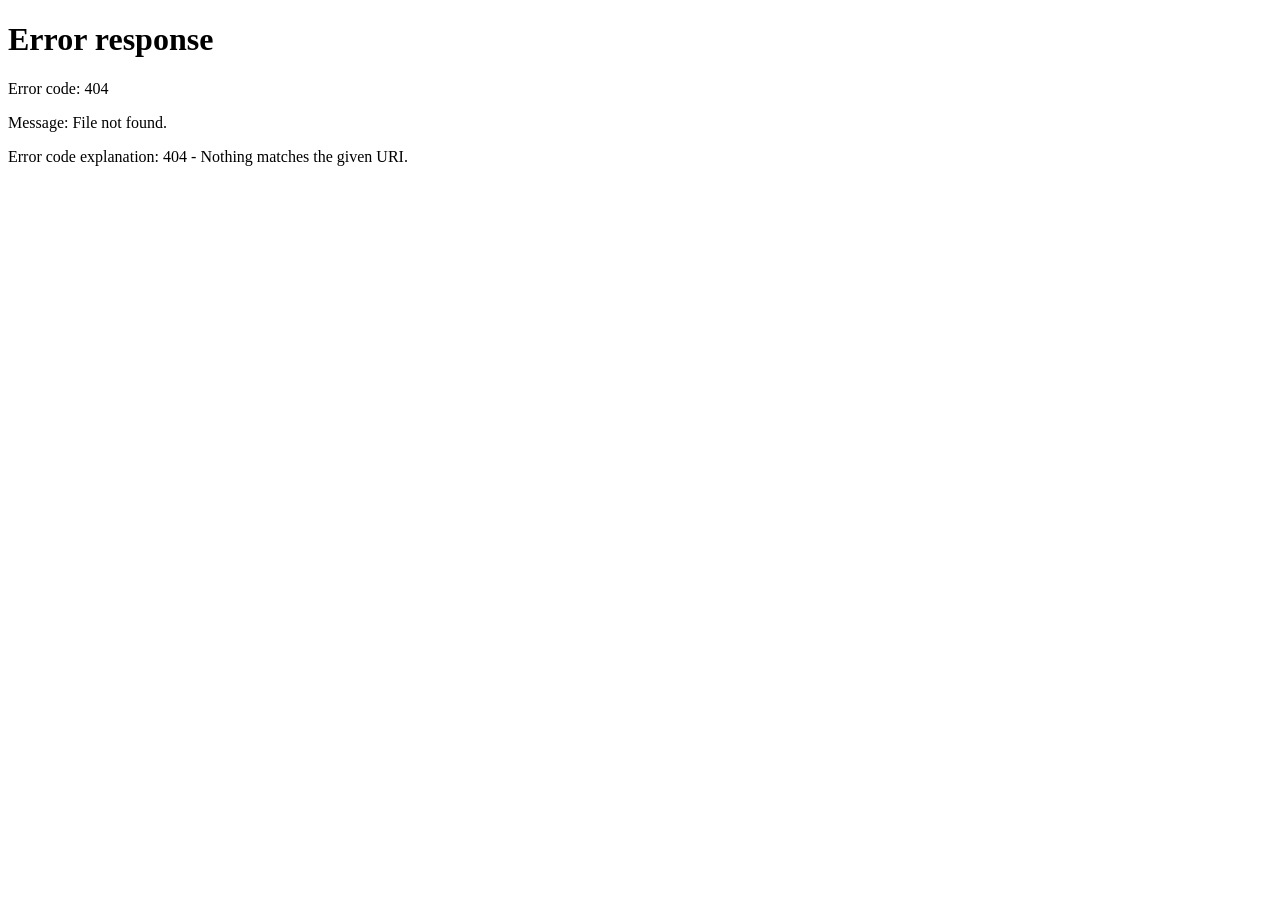
==== commit 4a27b6c9: "feat: WebUI 重构为 Vue 3 + Element Plus（MD3 Expressive 风格） - 前端整体重构：Flask 单文件模板 → Vue 3 SPA（无构建，依赖本地化 s" ====
--- a/templates/index.html
+++ b/templates/index.html
@@ -1,1700 +1,28 @@
 <!DOCTYPE html>
 <html lang="zh-CN">
 <head>
- <meta charset="UTF-8">
-    <link rel="icon" href="data:,">
- <meta name="viewport" content="width=device-width, initial-scale=1.0">
- <title>Lunar X框架机器人控制面板</title>
-         <style>
-        /* ===== 主题变量 ===== */
-        :root, body[data-theme="pink"] {
-            --accent: #EEA4AF;
-            --accent-hover: #f4b6c0;
-            --accent-soft: rgba(238, 164, 175, 0.14);
-            --bg: #1b1c22;
-            --bg-sidebar: #20212a;
-            --bg-card: #23242c;
-            --bg-input: #1b1c22;
-            --bg-hover: #2a2b35;
-            --bg-btn2: #26272f;
-            --border: #30313a;
-            --border-input: #3a3b44;
-            --text: #e8e8ea;
-            --text-dim: #a0a1a8;
-            --text-3: #8a8b93;
-        }
-        body[data-theme="blue"] {
-            --accent: #5BC9F3;
-            --accent-hover: #74d4f7;
-            --accent-soft: rgba(91, 201, 243, 0.14);
-            --bg: #1b1c22;
-            --bg-sidebar: #20212a;
-            --bg-card: #23242c;
-            --bg-input: #1b1c22;
-            --bg-hover: #2a2b35;
-            --bg-btn2: #26272f;
-            --border: #30313a;
-            --border-input: #3a3b44;
-            --text: #e8e8ea;
-            --text-dim: #a0a1a8;
-            --text-3: #8a8b93;
-        }
-        body[data-theme="white"] {
-            --accent: #5BC9F3;
-            --accent-hover: #35b8ec;
-            --accent-soft: rgba(91, 201, 243, 0.12);
-            --bg: #f4f5f7;
-            --bg-sidebar: #ffffff;
-            --bg-card: #ffffff;
-            --bg-input: #f4f5f7;
-            --bg-hover: #eef0f3;
-            --bg-btn2: #eef0f3;
-            --border: #e2e4e9;
-            --border-input: #d3d6dd;
-            --text: #24262b;
-            --text-dim: #64686f;
-            --text-3: #8a8f99;
-        }
-
-        * { margin: 0; padding: 0; box-sizing: border-box; }
-
-        body {
-            font-family: 'Segoe UI', 'PingFang SC', 'Microsoft YaHei', sans-serif;
-            background: var(--bg);
-            color: var(--text);
-            min-height: 100vh;
-            transition: background 0.2s, color 0.2s;
-        }
-
-        .container {
-            display: flex;
-            min-height: 100vh;
-            width: 100%;
-        }
-
-        /* ===== 侧边栏 ===== */
-        .sidebar {
-            width: 200px;
-            padding: 12px 14px;
-            background: var(--bg-sidebar);
-            border-right: 1px solid var(--border);
-            display: flex;
-            flex-direction: column;
-            gap: 2px;
-            position: sticky;
-            top: 0;
-            height: 100vh;
-            overflow-y: auto;
-            flex-shrink: 0;
-        }
-        .sidebar-header {
-            padding: 2px 10px 10px;
-        }
-        .sidebar-header h1 {
-            font-size: 16px;
-            font-weight: 600;
-            color: var(--text);
-        }
-        .sidebar-header small {
-            display: block;
-            margin-top: 2px;
-            color: var(--text-3);
-            font-size: 11.5px;
-        }
-
-        .nav-item {
-            padding: 7px 12px;
-            border-radius: 8px;
-            cursor: pointer;
-            font-size: 13px;
-            color: var(--text-dim);
-            transition: background 0.15s, color 0.15s;
-            user-select: none;
-            white-space: nowrap;
-        }
-        .nav-item:hover {
-            background: var(--bg-hover);
-            color: var(--text);
-        }
-        .nav-item.active {
-            background: var(--accent);
-            color: #fff;
-        }
-
-        .sidebar-user {
-            margin-top: auto;
-            padding: 10px 8px 2px;
-            border-top: 1px solid var(--border);
-        }
-        .sidebar-user .user-row {
-            display: flex;
-            align-items: center;
-            gap: 8px;
-            margin-bottom: 6px;
-        }
-        .sidebar-user .avatar {
-            width: 26px; height: 26px;
-            border-radius: 50%;
-            display: flex; align-items: center; justify-content: center;
-            font-size: 12px;
-            font-weight: 600;
-            background: var(--accent);
-            color: #fff;
-        }
-        .sidebar-user .uname {
-            font-size: 13px;
-            color: var(--text);
-            overflow: hidden;
-            text-overflow: ellipsis;
-            white-space: nowrap;
-        }
-        .sidebar-user .u-actions {
-            display: flex;
-            gap: 8px;
-        }
-        .sidebar-user .u-actions button {
-            flex: 1;
-            padding: 5px 0;
-            font-size: 11.5px;
-            border-radius: 7px;
-            cursor: pointer;
-            border: 1px solid var(--border-input);
-            background: var(--bg-btn2);
-            color: var(--text-dim);
-        }
-        .sidebar-user .u-actions button:hover {
-            background: var(--bg-hover);
-            color: var(--text);
-        }
-        .sidebar-user .u-actions button.logout:hover {
-            border-color: #d64550;
-            color: #d64550;
-        }
-
-        /* ===== 主题切换 ===== */
-        .theme-switch {
-            margin-top: 8px;
-            padding: 0 8px 2px;
-        }
-        .theme-switch .theme-label {
-            font-size: 11.5px;
-            color: var(--text-3);
-            margin-bottom: 7px;
-        }
-        .theme-switch .theme-dots {
-            display: flex;
-            gap: 10px;
-        }
-        .theme-dot {
-            width: 22px; height: 22px;
-            border-radius: 50%;
-            cursor: pointer;
-            border: 2px solid var(--border-input);
-            transition: transform 0.15s;
-        }
-        .theme-dot:hover { transform: scale(1.15); }
-        .theme-dot.active { border-color: var(--text); }
-        .theme-dot.pink { background: #EEA4AF; }
-        .theme-dot.blue { background: #5BC9F3; }
-        .theme-dot.white { background: #ffffff; }
-
-        /* ===== 主内容 ===== */
-        .main-content {
-            flex: 1;
-            padding: 24px 32px;
-            overflow-x: hidden;
-            max-width: calc(100vw - 200px);
-        }
-
-        .tab-content { display: none; }
-        .tab-content.active { display: block; }
-
-        /* ===== 卡片 ===== */
-        .card {
-            background: var(--bg-card);
-            border: 1px solid var(--border);
-            border-radius: 10px;
-            padding: 22px;
-            margin-bottom: 20px;
-        }
-        .card-header {
-            margin-bottom: 20px;
-        }
-        .card-header h2 {
-            font-size: 16px;
-            font-weight: 600;
-        }
-        .card-header h3 {
-            font-size: 14px;
-            font-weight: 600;
-            margin-top: 4px;
-        }
-
-        /* ===== 表单 ===== */
-        .form-group {
-            margin-bottom: 16px;
-        }
-        .form-group label {
-            display: block;
-            font-size: 13px;
-            color: var(--text-dim);
-            margin-bottom: 7px;
-        }
-        .form-group input, .form-group select, .form-group textarea {
-            width: 100%;
-            padding: 10px 12px;
-            font-size: 13.5px;
-            color: var(--text);
-            background: var(--bg-input);
-            border: 1px solid var(--border-input);
-            border-radius: 7px;
-            outline: none;
-            font-family: inherit;
-        }
-        .form-group textarea { resize: vertical; }
-        .form-group input:focus, .form-group select:focus, .form-group textarea:focus {
-            border-color: var(--accent);
-        }
-        .form-group input::placeholder, .form-group textarea::placeholder { color: var(--text-3); }
-        .form-group select option { background: var(--bg-card); color: var(--text); }
-        .form-group input[type="checkbox"] { width: auto; }
-
-        button {
-            padding: 10px 20px;
-            font-size: 13.5px;
-            font-weight: 500;
-            color: #fff;
-            background: var(--accent);
-            border: none;
-            border-radius: 7px;
-            cursor: pointer;
-        }
-        button:hover { background: var(--accent-hover); }
-
-        .btn-success {
-            background: #2f9e63;
-        }
-        .btn-success:hover { background: #35ad6e; }
-        .btn-danger {
-            background: #d64550;
-        }
-        .btn-danger:hover { background: #e0505b; }
-        .btn-secondary {
-            background: var(--bg-btn2);
-            border: 1px solid var(--border-input);
-            color: var(--text-dim);
-        }
-        .btn-secondary:hover { background: var(--bg-hover); color: var(--text); }
-
-        /* ===== 插件列表 ===== */
-        .plugin-list {
-            display: grid;
-            grid-template-columns: repeat(auto-fill, minmax(280px, 1fr));
-            gap: 14px;
-        }
-        .plugin-card {
-            background: var(--bg-btn2);
-            border: 1px solid var(--border-input);
-            border-radius: 9px;
-            padding: 16px;
-        }
-        .plugin-card:hover { border-color: var(--accent); }
-        .plugin-header {
-            display: flex;
-            align-items: center;
-            justify-content: space-between;
-            margin-bottom: 8px;
-        }
-        .plugin-header strong { font-size: 14px; }
-        .plugin-status {
-            font-size: 11px;
-            padding: 3px 9px;
-            border-radius: 999px;
-            font-weight: 500;
-        }
-        .status-enabled {
-            color: #2f9e63;
-            background: rgba(47, 158, 99, 0.13);
-            border: 1px solid rgba(47, 158, 99, 0.35);
-        }
-        .status-disabled {
-            color: #d64550;
-            background: rgba(214, 69, 80, 0.12);
-            border: 1px solid rgba(214, 69, 80, 0.35);
-        }
-        .plugin-actions { display: flex; gap: 8px; }
-        .plugin-actions button {
-            padding: 6px 12px;
-            font-size: 12px;
-            border-radius: 6px;
-        }
-
-        /* ===== 模态框 ===== */
-        .modal {
-            display: none;
-            position: fixed;
-            inset: 0;
-            background: rgba(0, 0, 0, 0.55);
-            z-index: 1000;
-            align-items: center;
-            justify-content: center;
-        }
-        .modal.show { display: flex; }
-        .modal-content {
-            width: 500px;
-            max-width: 92vw;
-            max-height: 84vh;
-            overflow-y: auto;
-            background: var(--bg-card);
-            border: 1px solid var(--border-input);
-            border-radius: 12px;
-            padding: 24px;
-        }
-        .modal-header {
-            display: flex;
-            align-items: center;
-            justify-content: space-between;
-            margin-bottom: 18px;
-        }
-        .modal-header h3 { font-size: 15px; }
-        .modal-header .close {
-            width: 28px; height: 28px;
-            display: flex; align-items: center; justify-content: center;
-            border-radius: 50%;
-            background: var(--bg-hover);
-            border: none;
-            color: var(--text-dim);
-            font-size: 14px;
-            cursor: pointer;
-            padding: 0;
-        }
-        .modal-header .close:hover { color: var(--text); }
-
-        /* ===== 确认对话框 ===== */
-        .confirm-dialog {
-            width: 360px;
-            max-width: 92vw;
-            background: var(--bg-card);
-            border: 1px solid var(--border-input);
-            border-radius: 12px;
-            padding: 24px;
-            text-align: center;
-        }
-        .confirm-content { margin: 14px 0; font-size: 13.5px; color: var(--text-dim); line-height: 1.7; }
-        .confirm-buttons { display: flex; gap: 10px; justify-content: center; }
-        .confirm-buttons button { min-width: 100px; }
-
-        /* ===== Toast ===== */
-        .toast {
-            position: fixed;
-            top: 20px;
-            right: 20px;
-            padding: 12px 18px;
-            background: var(--bg-card);
-            border: 1px solid var(--border-input);
-            border-left: 4px solid var(--accent);
-            border-radius: 8px;
-            color: var(--text);
-            font-size: 13.5px;
-            z-index: 2000;
-            opacity: 0;
-            transform: translateX(24px);
-            transition: all 0.25s;
-            pointer-events: none;
-            max-width: 340px;
-        }
-        .toast.show { opacity: 1; transform: translateX(0); }
-        .toast.error { border-left-color: #d64550; }
-
-        /* ===== 滚动条 ===== */
-        ::-webkit-scrollbar { width: 8px; height: 8px; }
-        ::-webkit-scrollbar-track { background: transparent; }
-        ::-webkit-scrollbar-thumb { background: var(--border-input); border-radius: 999px; }
-        ::-webkit-scrollbar-thumb:hover { background: var(--text-3); }
-
-        /* ===== 响应式（窄窗口保持侧边栏在左，仅压缩宽度）===== */
-        @media (max-width: 860px) {
-            .sidebar { width: 170px; padding: 12px 10px; }
-            .nav-item { padding: 6px 10px; font-size: 12.5px; }
-            .main-content { padding: 18px 14px; }
-        }
-        @media (max-width: 640px) {
-            .sidebar { width: 140px; padding: 10px 8px; }
-            .nav-item { padding: 5px 8px; font-size: 12px; }
-            .sidebar-user .u-actions { flex-direction: column; }
-        }
-    </style>
-
-
+  <meta charset="UTF-8">
+  <meta name="viewport" content="width=device-width, initial-scale=1.0">
+  <title>Lunar X 控制面板</title>
+  <link rel="icon" href="data:,">
+  <link rel="stylesheet" href="/static/vendor/element-plus.css">
+  <link rel="stylesheet" href="/static/vendor/element-plus-dark.css">
+  <link rel="stylesheet" href="/static/js/md3-expressive.css">
 </head>
-<body>
- <div class="container">
- <div class="sidebar">
- <div class="sidebar-header">
- <h1>Lunar X</h1>
- <small>控制面板</small>
- </div>
- <div class="nav-item active" data-tab="dashboard">数据看板
- </div>
- <div class="nav-item" data-tab="protocol">协议端配置
- </div>
- <div class="nav-item" data-tab="bot">Bot端配置
- </div>
- <div class="nav-item" data-tab="plugins">插件管理
- </div>
- <div class="nav-item" data-tab="users">用户管理
- </div> <div class="nav-item" data-tab="persona">人格设置
- </div> <div class="nav-item" data-tab="console">控制台
- </div>
-
-
- <div class="sidebar-user">
- <div class="user-row">
- <div class="avatar" id="avatarChar">U</div>
- <div class="uname" id="currentUsername">lunarx</div>
- </div>
- <div class="u-actions">
- <button onclick="showPasswordModal()">改密码</button>
- <button class="logout" onclick="doLogout()">退出</button>
- </div>
- </div>
- <div class="theme-switch">
- <div class="theme-label">主题</div>
- <div class="theme-dots">
- <div class="theme-dot pink" data-theme="pink" title="粉色" onclick="setTheme('pink')"></div>
- <div class="theme-dot blue" data-theme="blue" title="蓝色" onclick="setTheme('blue')"></div>
- <div class="theme-dot white" data-theme="white" title="白色" onclick="setTheme('white')"></div>
- </div>
- </div>
- <div style="margin-top: 12px; padding: 10px 8px 4px; border-top: 1px solid var(--border);">
- <div style="font-size: 11.5px; color: var(--text-3); margin-bottom: 8px;">Lunar X <span id="versionText">-</span></div>
- <button style="width: 100%; padding: 8px 0; font-size: 12.5px;" onclick="restartBot()">重启机器人</button>
- </div>
- </div>
- 
- <div class="main-content">
-
- <div class="tab-content active" id="dashboard">
- <div class="card">
- <div class="card-header" style="display: flex; justify-content: space-between; align-items: center;">
- <div>
- <h2>数据看板</h2>
- <small style="color: var(--text-3);">系统运行状态一览（每 10 秒自动刷新）</small>
- </div>
- <button class="btn-secondary" onclick="loadDashboard()">刷新</button>
- </div>
- <div style="display: grid; grid-template-columns: repeat(auto-fit, minmax(200px, 1fr)); gap: 14px;" id="dashCards">
- <!-- 卡片由 JS 填充 -->
- </div>
- </div>
- <div class="card">
- <div class="card-header">
- <h2>7 天消息统计</h2>
- <small style="color: var(--text-3);">近 7 天接收/发送消息数</small>
- </div>
- <div id="dashChart" style="width: 100%;"></div>
- </div>
- </div>
-
- <div class="tab-content active" id="protocol">
- <div class="card">
- <div class="card-header">
- <h2>协议端配置</h2>
- </div>
- <div class="form-group">
- <label for="signServerUrl">SignServer URL</label>
- <input type="text" id="signServerUrl" placeholder="Example: https://sign.lagrangecore.org/api/sign/3803">
- </div>
- <div class="form-group">
- <label for="host">主机地址</label>
- <input type="text" id="host" placeholder="Example: 127.0.0.1">
- </div>
- <div class="form-group">
- <label for="port">端口</label>
- <input type="number" id="port" placeholder="Example: 3803">
- </div>
- <div class="form-group">
- <label for="accessToken">Access Token</label>
- <input type="text" id="accessToken" placeholder="Example: 114514">
- </div>
- <div class="form-group">
- <label for="uin">QQ号</label>
- <input type="number" id="uin" placeholder="Example: 123456789">
- </div>
- <button onclick="saveProtocolConfig()">保存配置</button>
- </div>
- </div>
- 
- <div class="tab-content" id="bot">
- <div class="card">
- <div class="card-header">
- <h2>Bot端配置</h2>
- </div>
- <div class="form-group">
- <label for="botName">机器人中文名</label>
- <input type="text" id="botName" placeholder="Example: 苏清颜">
- </div>
- <div class="form-group">
- <label for="botNameEn">机器人英文名</label>
- <input type="text" id="botNameEn" placeholder="Example: Claire">
- </div>
- <div class="form-group">
- <label for="triggerKeyword">触发词</label>
- <input type="text" id="triggerKeyword" placeholder="Example: ！">
- </div>
- <div class="form-group">
- <label for="autoReloadPlugins">自动重载插件</label>
- <select id="autoReloadPlugins">
- <option value="true">是</option>
- <option value="false">否</option>
- </select>
- </div>
- <div class="form-group">
- <label for="logLevel">日志等级</label>
- <select id="logLevel">
- <option value="INFO">INFO</option>
- <option value="DEBUG">DEBUG</option>
- <option value="WARNING">WARNING</option>
- <option value="ERROR">ERROR</option>
- <option value="CRITICAL">CRITICAL</option>
- </select>
- </div>
- <div class="card-header">
- <h3>AI 对话配置</h3>
- <small style="color: var(--text-3);">OpenAI 兼容接口（支持 DeepSeek / OpenAI / 各类兼容服务）</small>
- </div>
- <div class="form-group">
- <label for="aiEnabled">启用 AI 对话</label>
- <select id="aiEnabled">
- <option value="true">启用</option>
- <option value="false">禁用</option>
- </select>
- </div>
- <div class="form-group">
- <label for="aiBaseUrl">接口地址 (api_base)</label>
- <input type="text" id="aiBaseUrl" placeholder="Example: https://api.deepseek.com/v1">
- </div>
- <div class="form-group">
- <label for="aiApiKey">API Key</label>
- <input type="password" id="aiApiKey" placeholder="sk-...">
- </div>
- <div class="form-group">
- <label for="aiModel">模型名</label>
- <input type="text" id="aiModel" placeholder="Example: deepseek-chat">
- </div>
- <div class="form-group">
- <label for="aiSystemPrompt">系统提示词</label>
- <textarea id="aiSystemPrompt" rows="3" placeholder="你是 Lunar X 的 AI 助手..."></textarea>
- </div>
- <div class="form-group">
- <label for="aiTemperature">温度 (0~2)</label>
- <input type="number" id="aiTemperature" step="0.1" min="0" max="2" placeholder="0.7">
- </div>
- <div class="form-group">
- <label for="aiMaxTokens">最大生成 Token</label>
- <input type="number" id="aiMaxTokens" min="1" placeholder="2048">
- </div>
- <div class="form-group">
- <label for="aiMaxHistory">上下文记忆轮数</label>
- <input type="number" id="aiMaxHistory" min="0" placeholder="10">
- </div>
- <div class="form-group">
- <label for="aiDirectChat">直接对话（私聊任意消息 / 群聊@机器人）</label>
- <select id="aiDirectChat">
- <option value="true">开启</option>
- <option value="false">关闭（仅 $ai 命令）</option>
- </select>
- </div>
- <button onclick="saveBotConfig()">保存配置</button>
- </div>
- </div>
- 
- <div class="tab-content" id="plugins">
- <div class="card">
- <div class="card-header">
- <h2>插件源设置</h2>
- </div>
- <div class="form-group">
- <label>PyPI镜像源设置</label>
- <div style="display: flex; gap: 10px; align-items: center;">
- <input type="checkbox" id="usePypiMirror" style="width: auto;">
- <label for="usePypiMirror" style="display: inline;">使用PyPI镜像源</label>
- </div>
- <input type="text" id="pypiMirror" placeholder="Example: https://pypi.tuna.tsinghua.edu.cn/simple" style="margin-top: 10px;">
- </div>
- <div class="form-group">
- <label for="githubMirror">GitHub镜像代理 (用于下载和README，例如: https://ghproxy.com/)</label>
- <input type="text" id="githubMirror" placeholder="Example: https://ghproxy.com/">
- <small style="color: rgba(255,255,255,0.7);">此代理仅用于加速下载插件文件和README，不用于GitHub API请求。</small>
- </div>
- <div class="form-group">
- <label for="githubPat">GitHub 个人访问令牌 (PAT) - 用于避免API速率限制</label>
- <input type="password" id="githubPat" placeholder="Example: ghp_xxxxxxxxxxxxxxxxxxxxxxxxxxxxxxxxxxxx">
- <small style="color: rgba(255,255,255,0.7);">在GitHub设置中生成，需要repo权限。不填可能遇到API速率限制。</small>
- </div>
- <div class="form-group">
- <label for="pluginsIndexRepo">插件索引仓库 (例如: IntelliMarkets/Jianer_Plugins_Index)</label>
- <input type="text" id="pluginsIndexRepo" placeholder="Example: IntelliMarkets/Jianer_Plugins_Index">
- <small style="color: rgba(255,255,255,0.7);">格式为 `所有者/仓库名`。</small>
- </div>
- <button onclick="saveWebuiConfig()">保存设置</button>
- <button onclick="loadAvailablePlugins()" style="margin-left: 10px;">刷新可用插件列表</button>
- </div>
- 
- <div class="card">
- <div class="card-header">
- <h2>已安装插件</h2>
- </div>
- <div id="installedPlugins" class="plugin-list">
- </div>
- </div>
- 
- <div class="card">
- <div class="card-header">
- <h2>可用插件</h2>
- </div>
- <p id="loadingAvailablePlugins" style="display: none; font-style: italic;">正在获取可用插件列表，请稍候...</p>
- <div id="availablePlugins" class="plugin-list">
- </div>
- </div>
- </div>
- 
- <div class="tab-content" id="users">
- <div class="card">
- <div class="card-header">
- <h2>用户管理</h2>
- </div>
- <div class="form-group">
- <label for="superUsers">超级用户 (逗号分隔的QQ号)</label>
- <textarea id="superUsers" placeholder="Example: 987654321"></textarea>
- </div>
- <div class="form-group">
- <label for="managerUsers">管理用户 (逗号分隔的QQ号)</label>
- <textarea id="managerUsers" placeholder="Example: 123456789,987654321,2473768771"></textarea>
- </div>
- <button onclick="saveUserConfig()">保存配置</button>
- </div>
- </div>
- <div class="tab-content" id="persona">
- <div class="card">
- <div class="card-header">
- <h2>人格设置</h2>
- <small style="color: var(--text-3);">AI 人格昵称与提示词。群聊中以昵称开头即可直接对话（如 "小月 今天天气"）</small>
- </div>
- <div class="form-group">
- <label for="personaEnabled">使用名字唤醒</label>
- <select id="personaEnabled">
- <option value="true">启用</option>
- <option value="false">禁用</option>
- </select>
- <small style="color: var(--text-3);">开启后，群聊中消息以唤醒词开头即触发 AI 回复</small>
- </div>
- <div class="form-group">
- <label for="personaNicknames">唤醒词（每行一个，支持多个）</label>
- <textarea id="personaNicknames" rows="3" placeholder="小月&#10;月月"></textarea>
- </div>
- <div class="form-group">
- <label for="personaPrompt">人格提示词</label>
- <textarea id="personaPrompt" rows="5" placeholder="你是小月，一个温柔可爱的 AI 助手..."></textarea>
- <small style="color: var(--text-3);">优先于 Bot 配置中的通用系统提示词</small>
- </div>
- <button onclick="savePersonaConfig()">保存人格设置</button>
- </div>
- </div>
-
- <div class="tab-content" id="console">
- <div class="card">
- <div class="card-header">
- <h2>控制台</h2>
- <small style="color: var(--text-3);">框架运行日志（实时，来自 logs/lunarx.log）</small>
- </div>
- <div style="display: flex; gap: 16px; align-items: center; margin-bottom: 12px;">
- <label style="font-size: 13px; color: var(--text-dim); display: flex; align-items: center; gap: 6px; cursor: pointer;">
- <input type="checkbox" id="consoleAutoScroll" checked style="width: auto;"> 自动滚动
- </label>
- <button class="btn-secondary" onclick="clearConsole()">清空</button>
- </div>
- <pre id="consoleLog" style="background: #101114; border: 1px solid var(--border); border-radius: 8px; padding: 14px; height: 62vh; overflow-y: auto; font-family: 'Cascadia Code', Consolas, monospace; font-size: 12.5px; line-height: 1.6; white-space: pre-wrap; word-break: break-all; margin: 0;"></pre>
- </div>
- </div>
-
-</div>
- </div>
- 
- <div class="modal" id="pluginDetailModal">
- <div class="modal-content">
- <div class="modal-header">
- <h2 id="modalPluginName">插件详情</h2>
- <span class="close" onclick="closeModal('pluginDetailModal')">&times;</span>
- </div>
- <div id="modalPluginContent">
- </div>
- </div>
- </div>
- 
- <div class="modal" id="installPluginModal">
- <div class="modal-content">
- <div class="modal-header">
- <h2>安装插件</h2>
- <span class="close" onclick="closeModal('installPluginModal')">&times;</span>
- </div>
- <div class="form-group">
- <label for="installPluginUrl">插件下载URL (整个仓库的zip包)</label>
- <input type="text" id="installPluginUrl" readonly>
- </div>
- <div class="form-group">
- <label for="installPluginName">插件名称</label>
- <input type="text" id="installPluginName" readonly>
- </div>
- <div class="form-group">
- <label for="installPluginPath">插件在zip包中的子路径</label>
- <input type="text" id="installPluginPath" readonly>
- </div>
- <button id="installPluginBtn" onclick="installPlugin()">安装</button>
- <div id="installProgress" style="margin-top: 20px; background: rgba(0,0,0,0.2); padding: 10px; border-radius: 5px; max-height: 200px; overflow-y: auto; display: none;">
- <pre id="installProgressLog" style="white-space: pre-wrap; word-wrap: break-word; color: var(--light-color);"></pre>
- </div>
- </div>
- </div>
- 
- <div class="confirm-dialog" id="confirmDialog">
- <div class="confirm-content">
- <h2 id="confirmTitle">确认操作</h2>
- <p id="confirmMessage">您确定要执行此操作吗？</p>
- <div class="confirm-buttons">
- <button onclick="confirmAction(false)">取消</button>
- <button class="btn-danger" onclick="confirmAction(true)">确认</button>
- </div>
- </div>
- </div>
- 
- <div class="toast" id="toast"></div>
-<script>
-        let currentPluginName = '';
-        let confirmCallback = null;
-        let pluginsIndexRepoNameOnly = '';
-
-        document.querySelectorAll('.nav-item').forEach(item => {
-            item.addEventListener('click', function() {
-                document.querySelectorAll('.nav-item').forEach(i => i.classList.remove('active'));
-                document.querySelectorAll('.tab-content').forEach(t => t.classList.remove('active'));
-                
-                this.classList.add('active');
-                const tabId = this.getAttribute('data-tab');
-                document.getElementById(tabId).classList.add('active');
-                
-                if (tabId === 'plugins') {
-                    loadInstalledPlugins();
-                    loadAvailablePlugins();
-                }
-            });
-        });
-        
-        function showToast(message, type = '') {
-            const toast = document.getElementById('toast');
-            toast.textContent = message;
-            toast.className = 'toast';
-            if (type) toast.classList.add(type);
-            toast.classList.add('show');
-            
-            setTimeout(() => {
-                toast.classList.remove('show');
-            }, 3000);
-        }
-        
-        function closeModal(modalId) {
-            document.getElementById(modalId).style.display = 'none';
-        }
-        
-        function openModal(modalId) {
-            document.getElementById(modalId).style.display = 'flex';
-        }
-        
-        function showConfirm(title, message, callback) {
-            document.getElementById('confirmTitle').textContent = title;
-            document.getElementById('confirmMessage').textContent = message;
-            confirmCallback = callback;
-            document.getElementById('confirmDialog').style.display = 'flex';
-        }
-        
-        function confirmAction(result) {
-            document.getElementById('confirmDialog').style.display = 'none';
-            if (confirmCallback) {
-                confirmCallback(result);
-                confirmCallback = null;
-            }
-        }
-        
-        async function loadConfigs() {
-            try {
-                const protocolRes = await fetch('/api/config/appsettings');
-                const protocolData = await protocolRes.json();
-                
-                if (!protocolRes.ok) throw new Error(protocolData.error);
-                
-                document.getElementById('signServerUrl').value = protocolData.SignServerUrl || '';
-                if (protocolData.Implementations && protocolData.Implementations.length > 0) {
-                    document.getElementById('host').value = protocolData.Implementations[0].Host || '';
-                    document.getElementById('port').value = protocolData.Implementations[0].Port || '';
-                    document.getElementById('accessToken').value = protocolData.Implementations[0].AccessToken || '';
-                } else {
-                    document.getElementById('host').value = '127.0.0.1';
-                    document.getElementById('port').value = '3803';
-                    document.getElementById('accessToken').value = '114514';
-                }
-                document.getElementById('uin').value = protocolData.Account.Uin || '';
-                
-                const botRes = await fetch('/api/config/config');
-                const botData = await botRes.json();
-                
-                if (!botRes.ok) throw new Error(botData.error);
-                
-                document.getElementById('botName').value = botData.bot_name || '';
-                document.getElementById('botNameEn').value = botData.bot_name_en || '';
-                document.getElementById('triggerKeyword').value = botData.trigger_keyword || '';
-                document.getElementById('autoReloadPlugins').value = botData.auto_reload_plugins ? 'true' : 'false';
-                document.getElementById('logLevel').value = botData.log_level || 'INFO';
-
-                const aiData = botData.ai || {};
-                document.getElementById('aiEnabled').value = aiData.enabled ? 'true' : 'false';
-                document.getElementById('aiBaseUrl').value = aiData.api_base || '';
-                document.getElementById('aiApiKey').value = aiData.api_key || '';
-                document.getElementById('aiModel').value = aiData.model || '';
-                document.getElementById('aiSystemPrompt').value = aiData.system_prompt || '';
-                document.getElementById('aiTemperature').value = aiData.temperature ?? 0.7;
-                document.getElementById('aiMaxTokens').value = aiData.max_tokens ?? 2048;
-                document.getElementById('aiMaxHistory').value = aiData.max_history ?? 10;
-                document.getElementById('aiDirectChat').value = aiData.direct_chat ? 'true' : 'false';
-                
-                const userRes = await fetch('/api/config/admin');
-                const userData = await userRes.json();
-                
-                if (!userRes.ok) throw new Error(userData.error);
-                
-                document.getElementById('superUsers').value = userData.super_users.join(',') || '';
-                document.getElementById('managerUsers').value = userData.manager_users.join(',') || '';
-                
-                const webuiRes = await fetch('/api/config/webui');
-                const webuiData = await webuiRes.json();
-                
-                if (!webuiRes.ok) throw new Error(webuiData.error);
-                
-                document.getElementById('usePypiMirror').checked = webuiData.use_pypi_mirror || false;
-                document.getElementById('pypiMirror').value = webuiData.pypi_mirror || '';
-                document.getElementById('githubMirror').value = webuiData.github_mirror || '';
-                document.getElementById('githubPat').value = webuiData.github_pat || '';
-                document.getElementById('pluginsIndexRepo').value = webuiData.plugins_index_repo || 'IntelliMarkets/Jianer_Plugins_Index';
-                
-                pluginsIndexRepoNameOnly = (webuiData.plugins_index_repo || 'IntelliMarkets/Jianer_Plugins_Index').split('/').pop();
-
-                loadInstalledPlugins();
-                loadAvailablePlugins();
-                
-            } catch (error) {
-                showToast('加载配置失败: ' + error.message, 'error');
-            }
-        }
-        
-        async function saveProtocolConfig() {
-            try {
-                const protocolRes = await fetch('/api/config/appsettings');
-                const protocolData = await protocolRes.json();
-                
-                if (!protocolRes.ok) throw new Error(protocolData.error);
-                
-                protocolData.SignServerUrl = document.getElementById('signServerUrl').value;
-                
-                if (!protocolData.Implementations || protocolData.Implementations.length === 0) {
-                    protocolData.Implementations = [{
-                        "Type": "ForwardWebSocket",
-                        "Host": "127.0.0.1",
-                        "Port": 3803,
-                        "HeartBeatInterval": 5000,
-                        "AccessToken": "114514"
-                    }];
-                }
-                protocolData.Implementations[0].Host = document.getElementById('host').value;
-                protocolData.Implementations[0].Port = parseInt(document.getElementById('port').value);
-                protocolData.Implementations[0].AccessToken = document.getElementById('accessToken').value;
-                protocolData.Account.Uin = parseInt(document.getElementById('uin').value);
-                
-                const saveRes = await fetch('/api/config/appsettings', {
-                    method: 'POST',
-                    headers: {
-                        'Content-Type': 'application/json'
-                    },
-                    body: JSON.stringify(protocolData)
-                });
-                
-                const saveData = await saveRes.json();
-                
-                if (!saveRes.ok) throw new Error(saveData.error);
-                
-                showToast('协议端配置已保存', 'success');
-            } catch (error) {
-                showToast('保存失败: ' + error.message, 'error');
-            }
-        }
-        
-        async function saveBotConfig() {
-            try {
-                const botRes = await fetch('/api/config/config');
-                const botData = await botRes.json();
-                
-                if (!botRes.ok) throw new Error(botData.error);
-                
-                botData.bot_name = document.getElementById('botName').value;
-                botData.bot_name_en = document.getElementById('botNameEn').value;
-                botData.trigger_keyword = document.getElementById('triggerKeyword').value;
-                botData.auto_reload_plugins = document.getElementById('autoReloadPlugins').value === 'true';
-                botData.log_level = document.getElementById('logLevel').value;
-
-                const aiForm = botData.ai || {};
-                aiForm.enabled = document.getElementById('aiEnabled').value === 'true';
-                aiForm.api_base = document.getElementById('aiBaseUrl').value;
-                aiForm.api_key = document.getElementById('aiApiKey').value;
-                aiForm.model = document.getElementById('aiModel').value;
-                aiForm.system_prompt = document.getElementById('aiSystemPrompt').value;
-                aiForm.temperature = parseFloat(document.getElementById('aiTemperature').value) || 0.7;
-                aiForm.max_tokens = parseInt(document.getElementById('aiMaxTokens').value) || 2048;
-                aiForm.max_history = parseInt(document.getElementById('aiMaxHistory').value) || 10;
-                aiForm.direct_chat = document.getElementById('aiDirectChat').value === 'true';
-                botData.ai = aiForm;
-                
-                const saveRes = await fetch('/api/config/config', {
-                    method: 'POST',
-                    headers: {
-                        'Content-Type': 'application/json'
-                    },
-                    body: JSON.stringify(botData)
-                });
-                
-                const saveData = await saveRes.json();
-                
-                if (!saveRes.ok) throw new Error(saveData.error);
-                
-                showToast('Bot端配置已保存', 'success');
-            } catch (error) {
-                showToast('保存失败: ' + error.message, 'error');
-            }
-        }
-        
-        async function saveUserConfig() {
-            try {
-                const userRes = await fetch('/api/config/admin');
-                const userData = await userRes.json();
-                
-                if (!userRes.ok) throw new Error(userData.error);
-                
-                const superUsers = document.getElementById('superUsers').value
-                    .split(',')
-                    .map(id => parseInt(id.trim()))
-                    .filter(id => !isNaN(id));
-                
-                const managerUsers = document.getElementById('managerUsers').value
-                    .split(',')
-                    .map(id => parseInt(id.trim()))
-                    .filter(id => !isNaN(id));
-                
-                userData.super_users = superUsers;
-                userData.manager_users = managerUsers;
-                
-                const saveRes = await fetch('/api/config/admin', {
-                    method: 'POST',
-                    headers: {
-                        'Content-Type': 'application/json'
-                    },
-                    body: JSON.stringify(userData)
-                });
-                
-                const saveData = await saveRes.json();
-                
-                if (!saveRes.ok) throw new Error(saveData.error);
-                
-                showToast('用户配置已保存', 'success');
-            } catch (error) {
-                showToast('保存失败: ' + error.message, 'error');
-            }
-        }
-        
-        async function saveWebuiConfig() {
-            try {
-                const webuiRes = await fetch('/api/config/webui');
-                const webuiData = await webuiRes.json();
-                
-                if (!webuiRes.ok) throw new Error(webuiData.error);
-                
-                webuiData.use_pypi_mirror = document.getElementById('usePypiMirror').checked;
-                webuiData.pypi_mirror = document.getElementById('pypiMirror').value;
-                webuiData.github_mirror = document.getElementById('githubMirror').value;
-                webuiData.github_pat = document.getElementById('githubPat').value;
-                webuiData.plugins_index_repo = document.getElementById('pluginsIndexRepo').value;
-                
-                pluginsIndexRepoNameOnly = (webuiData.plugins_index_repo || 'IntelliMarkets/Jianer_Plugins_Index').split('/').pop();
-
-                const saveRes = await fetch('/api/config/webui', {
-                    method: 'POST',
-                    headers: {
-                        'Content-Type': 'application/json'
-                    },
-                    body: JSON.stringify(webuiData)
-                });
-                
-                const saveData = await saveRes.json();
-                
-                if (!saveRes.ok) throw new Error(saveData.error);
-                
-                showToast('WebUI配置已保存', 'success');
-            } catch (error) {
-                showToast('保存失败: ' + error.message, 'error');
-            }
-        }
-        
-        async function loadInstalledPlugins() {
-            try {
-                const res = await fetch('/api/plugins');
-                const data = await res.json();
-                console.log("Installed plugins data:", data);
-                
-                if (!res.ok) throw new Error(data.error);
-                
-                const pluginsContainer = document.getElementById('installedPlugins');
-                pluginsContainer.innerHTML = '';
-                
-                if (data.length === 0) {
-                    pluginsContainer.innerHTML = '<p>没有安装任何插件</p>';
-                    return;
-                }
-                
-                data.forEach(plugin => {
-                    const pluginCard = document.createElement('div');
-                    pluginCard.className = 'plugin-card';
-                    
-                    pluginCard.innerHTML = `
-                        <div class="plugin-header">
-                            <h3>${plugin.name}</h3>
-                            <span class="plugin-status ${plugin.enabled ? 'status-enabled' : 'status-disabled'}">
-                                ${plugin.enabled ? '已启用' : '已禁用'}
-                            </span>
-                        </div>
-                        <p>类型: ${plugin.type === 'directory' ? '文件夹插件' : '单文件插件'}</p>
-                        <div class="plugin-actions">
-                            <button onclick="togglePlugin('${plugin.name}')">
-                                ${plugin.enabled ? '禁用' : '启用'}
-                            </button>
-                            ${plugin.has_help ? `<button onclick="showPluginDetail('${plugin.name}')">详情</button>` : ''}
-                            <button class="btn-danger" onclick="showUninstallConfirm('${plugin.name}')">卸载</button>
-                        </div>
-                    `;
-                    
-                    pluginsContainer.appendChild(pluginCard);
-                });
-            } catch (error) {
-                showToast('加载已安装插件失败: ' + error.message, 'error');
-            }
-        }
-        
-        function showUninstallConfirm(pluginName) {
-            currentPluginName = pluginName;
-            showConfirm('确认卸载', `确定要卸载插件 "${pluginName}" 吗？`, uninstallPluginConfirm);
-        }
-        
-        async function uninstallPluginConfirm(confirm) {
-            if (!confirm) return;
-            
-            try {
-                const res = await fetch(`/api/plugins/${encodeURIComponent(currentPluginName)}`, {
-                    method: 'DELETE'
-                });
-                
-                const data = await res.json();
-                
-                if (!res.ok) throw new Error(data.error);
-                
-                showToast(data.message, 'success');
-                await loadInstalledPlugins();
-                await loadAvailablePlugins();
-            } catch (error) {
-                showToast('卸载失败: ' + error.message, 'error');
-            }
-        }
-        
-        async function togglePlugin(pluginName) {
-            try {
-                const res = await fetch(`/api/plugins/${encodeURIComponent(pluginName)}`, {
-                    method: 'PUT'
-                });
-                
-                const data = await res.json();
-                
-                if (!res.ok) throw new Error(data.error);
-                
-                showToast(data.message, 'success');
-                loadInstalledPlugins();
-            } catch (error) {
-                showToast('操作失败: ' + error.message, 'error');
-            }
-        }
-        
-        async function showPluginDetail(pluginName) {
-            try {
-                const res = await fetch(`/api/plugins/${encodeURIComponent(pluginName)}`);
-                const data = await res.json();
-                
-                if (!res.ok) throw new Error(data.error);
-                
-                document.getElementById('modalPluginName').textContent = data.name;
-                document.getElementById('modalPluginContent').innerHTML = `
-                    <p><strong>类型:</strong> ${data.type === 'directory' ? '文件夹插件' : '单文件插件'}</p>
-                    <div style="margin-top: 15px;">
-                        <h3>帮助文档</h3>
-                        <div style="background: rgba(0,0,0,0.2); padding: 10px; border-radius: 5px; margin-top: 10px; white-space: pre-wrap; color: var(--light-color);">
-                            ${data.help}
-                        </div>
-                    </div>
-                `;
-                
-                openModal('pluginDetailModal');
-            } catch (error) {
-                showToast('加载插件详情失败: ' + error.message, 'error');
-            }
-        }
-        
-        async function loadAvailablePlugins() {
-            const loadingMessage = document.getElementById('loadingAvailablePlugins');
-            const pluginsContainer = document.getElementById('availablePlugins');
-            
-            pluginsContainer.innerHTML = '';
-            loadingMessage.style.display = 'block';
-
-            try {
-                const res = await fetch('/api/available_plugins');
-                const data = await res.json();
-                console.log("Available plugins data:", data);
-                
-                loadingMessage.style.display = 'none';
-
-                if (!res.ok) {
-                    pluginsContainer.innerHTML = `<p style="color: var(--light-color);">错误: ${data.error}</p>`;
-                    throw new Error(data.error);
-                }
-                
-                if (data.length === 0) {
-                    pluginsContainer.innerHTML = '<p>没有可用插件</p>';
-                    return;
-                }
-                
-                data.forEach(plugin => {
-                    const pluginCard = document.createElement('div');
-                    pluginCard.className = 'plugin-card';
-                    
-                    pluginCard.innerHTML = `
-                        <div class="plugin-header">
-                            <h3>${plugin.name}</h3>
-                        </div>
-                        <p>${plugin.description}</p>
-                        <div class="plugin-actions">
-                            <button class="btn-success" onclick="prepareInstallPlugin('${plugin.name}', '${plugin.url}', '${plugin.path}')">安装</button>
-                        </div>
-                    `;
-                    
-                    pluginsContainer.appendChild(pluginCard);
-                });
-            } catch (error) {
-                loadingMessage.style.display = 'none';
-                showToast('加载可用插件失败: ' + error.message, 'error');
-            }
-        }
-        
-        function prepareInstallPlugin(name, url, path) {
-            document.getElementById('installPluginName').value = name;
-            document.getElementById('installPluginUrl').value = url;
-            document.getElementById('installPluginPath').value = path;
-            
-            const installPluginBtn = document.getElementById('installPluginBtn');
-            const installProgressDiv = document.getElementById('installProgress');
-            const installProgressLog = document.getElementById('installProgressLog');
-            installPluginBtn.disabled = false;
-            installProgressDiv.style.display = 'block';
-            installProgressLog.textContent = '准备安装...\n';
-            installProgressLog.scrollTop = installProgressLog.scrollHeight;
-
-            openModal('installPluginModal');
-        }
-        
-        async function installPlugin() {
-            const installPluginBtn = document.getElementById('installPluginBtn');
-            const installProgressDiv = document.getElementById('installProgress');
-            const installProgressLog = document.getElementById('installProgressLog');
-
-            installPluginBtn.disabled = true;
-            installProgressDiv.style.display = 'block';
-            installProgressLog.textContent = '开始安装...\n';
-            installProgressLog.scrollTop = installProgressLog.scrollHeight;
-
-            const name = document.getElementById('installPluginName').value;
-            const url = document.getElementById('installPluginUrl').value;
-            const path = document.getElementById('installPluginPath').value;
-            const usePypiMirror = document.getElementById('usePypiMirror').checked;
-            const pypiMirror = document.getElementById('pypiMirror').value;
-
-            if (!name) {
-                installProgressLog.textContent += '\n错误: 插件名称不能为空';
-                installProgressLog.scrollTop = installProgressLog.scrollHeight;
-                showToast('安装失败: 插件名称不能为空', 'error');
-                installPluginBtn.disabled = false;
-                return;
-            }
-
-            try {
-                const response = await fetch('/api/plugins', {
-                    method: 'POST',
-                    headers: {
-                        'Content-Type': 'application/json'
-                    },
-                    body: JSON.stringify({
-                        name: name,
-                        url: url,
-                        path: path,
-                        use_pypi_mirror: usePypiMirror,
-                        pypi_mirror: pypiMirror,
-                        plugins_index_repo_name_only: pluginsIndexRepoNameOnly
-                    })
-                });
-
-                if (!response.ok) {
-                    const errorText = await response.text();
-                    throw new Error(`HTTP error! status: ${response.status}, message: ${errorText}`);
-                }
-
-                const reader = response.body.getReader();
-                const decoder = new TextDecoder('utf-8');
-                let buffer = '';
-
-                while (true) {
-                    const { done, value } = await reader.read();
-                    if (done) break;
-
-                    buffer += decoder.decode(value, { stream: true });
-                    let events = buffer.split('\n\n');
-                    buffer = events.pop();
-
-                    for (const event of events) {
-                        if (event.startsWith('data: ')) {
-                            const message = event.substring(6);
-                            if (message === 'INSTALL_SUCCESS') {
-                                installProgressLog.textContent += '\n安装成功！';
-                                installProgressLog.scrollTop = installProgressLog.scrollHeight;
-                                showToast('插件安装成功', 'success');
-                                await loadInstalledPlugins();
-                                await loadAvailablePlugins();
-                                closeModal('installPluginModal');
-                                return;
-                            } else if (message === 'INSTALL_FAILED') {
-                                installProgressLog.textContent += '\n安装失败。';
-                                installProgressLog.scrollTop = installProgressLog.scrollHeight;
-                                showToast('插件安装失败', 'error');
-                                return;
-                            } else {
-                                installProgressLog.textContent += `\n${message}`;
-                                installProgressLog.scrollTop = installProgressLog.scrollHeight;
-                            }
-                        }
-                    }
-                }
-                installProgressLog.textContent += '\n错误: 安装过程意外结束。';
-                installProgressLog.scrollTop = installProgressLog.scrollHeight;
-                showToast('安装失败: 过程意外结束', 'error');
-
-            } catch (error) {
-                installProgressLog.textContent += `\n错误: ${error.message}`;
-                installProgressLog.scrollTop = installProgressLog.scrollHeight;
-                showToast('安装失败: ' + error.message, 'error');
-            } finally {
-                installPluginBtn.disabled = false;
-            }
-        }
-        
-        window.addEventListener('load', function() {
-loadConfigs();
-loadAuthStatus();
-loadDashboard();
-loadVersion();
-applySavedTheme();
-loadConsoleHistory();
-connectConsoleStream();
-loadPersonaConfig();
-        });
-    
-
-        /* ===== 主题切换 ===== */
-        function setTheme(theme) {
-            document.body.dataset.theme = theme;
-            localStorage.setItem('lunarx_theme', theme);
-            document.querySelectorAll('.theme-dot').forEach(d => {
-                d.classList.toggle('active', d.dataset.theme === theme);
-            });
-        }
-
-        function applySavedTheme() {
-            const saved = localStorage.getItem('lunarx_theme') || 'pink';
-            setTheme(saved);
-        }
-
-        /* ===== 登录态 / 修改密码 / 退出 ===== */
-        async function loadAuthStatus() {
-            try {
-                const resp = await fetch('/api/auth_status');
-                const data = await resp.json();
-                if (data.logged_in) {
-                    const username = data.username || 'lunarx';
-                    document.getElementById('currentUsername').textContent = username;
-                    document.getElementById('avatarChar').textContent = username.charAt(0).toUpperCase();
-                } else {
-                    location.href = '/login';
-                }
-            } catch (e) {
-                /* 保持默认显示 */
-            }
-        }
-
-        function showPasswordModal() {
-            document.getElementById('oldPassword').value = '';
-            document.getElementById('newPassword').value = '';
-            document.getElementById('confirmNewPassword').value = '';
-            document.getElementById('passwordModal').classList.add('show');
-        }
-
-        function closePasswordModal() {
-            document.getElementById('passwordModal').classList.remove('show');
-        }
-
-        async function changePassword() {
-            const oldPassword = document.getElementById('oldPassword').value;
-            const newPassword = document.getElementById('newPassword').value;
-            const confirmNewPassword = document.getElementById('confirmNewPassword').value;
-
-            if (!oldPassword || !newPassword) {
-                showToast('请填写完整', 'error');
-                return;
-            }
-            if (newPassword !== confirmNewPassword) {
-                showToast('两次输入的新密码不一致', 'error');
-                return;
-            }
-            if (newPassword.length < 4) {
-                showToast('新密码长度至少 4 位', 'error');
-                return;
-            }
-
-            try {
-                const resp = await fetch('/api/change_password', {
-                    method: 'POST',
-                    headers: { 'Content-Type': 'application/json' },
-                    body: JSON.stringify({ old_password: oldPassword, new_password: newPassword })
-                });
-                const data = await resp.json();
-                if (resp.ok) {
-                    showToast('密码修改成功');
-                    closePasswordModal();
-                } else {
-                    showToast(data.error || '修改失败', 'error');
-                }
-            } catch (e) {
-                showToast('网络错误: ' + e.message, 'error');
-            }
-        }
-
-        async function doLogout() {
-            try {
-                await fetch('/api/logout', { method: 'POST' });
-            } catch (e) { /* 忽略 */ }
-            location.href = '/login';
-        }
-    
-
-        /* ===== 控制台（实时日志）===== */
-        let consoleStream = null;
-
-        function consoleEscapeHtml(s) {
-            return s.replace(/&/g, '&amp;').replace(/</g, '&lt;').replace(/>/g, '&gt;');
-        }
-
-        function ansiToHtml(text) {
-            const colors = {30:'#9aa0a8',31:'#ff7b72',32:'#7ee787',33:'#f2cc60',34:'#79c0ff',35:'#d2a8ff',36:'#a5d6ff',37:'#e6edf3',90:'#8b949e',91:'#ff7b72',92:'#7ee787',93:'#f2cc60',94:'#79c0ff',95:'#d2a8ff',96:'#a5d6ff',97:'#ffffff'};
-            return text.replace(/\x1b\[([0-9;]*)m/g, (match, code) => {
-                if (!code || code === '0') return '</span>';
-                const parts = code.split(';').map(Number);
-                if (parts.includes(1)) return '<span style="font-weight: bold;">';
-                const colorCode = parts.find(p => p >= 30 && p < 38) || parts.find(p => p >= 90 && p < 98);
-                if (colorCode !== undefined) return '<span style="color: ' + colors[colorCode] + ';">';
-                return '';
-            });
-        }
-
-        async function loadConsoleHistory() {
-            try {
-                const resp = await fetch('/api/logs?tail=200');
-                const data = await resp.json();
-                const el = document.getElementById('consoleLog');
-                if (data.lines && data.lines.length) {
-                    el.innerHTML = data.lines.map(l => ansiToHtml(consoleEscapeHtml(l))).join('\n');
-                } else {
-                    el.textContent = '（暂无日志，启动框架后这里会实时显示运行日志）';
-                }
-                el.scrollTop = el.scrollHeight;
-            } catch (e) { /* 忽略 */ }
-        }
-
-        function connectConsoleStream() {
-            if (consoleStream) consoleStream.close();
-            consoleStream = new EventSource('/api/logs/stream');
-            consoleStream.onmessage = (e) => {
-                const el = document.getElementById('consoleLog');
-                el.insertAdjacentHTML('beforeend', ansiToHtml(consoleEscapeHtml(e.data)) + '\n');
-                if (document.getElementById('consoleAutoScroll').checked) {
-                    el.scrollTop = el.scrollHeight;
-                }
-            };
-            consoleStream.onerror = () => { /* EventSource 自动重连 */ };
-        }
-
-        function clearConsole() {
-            document.getElementById('consoleLog').textContent = '';
-        }
-
-
-        /* ===== 人格设置 ===== */
-        async function loadPersonaConfig() {
-            try {
-                const resp = await fetch('/api/config/config');
-                const data = await resp.json();
-                const persona = (data.ai && data.ai.persona) || {};
-                document.getElementById('personaEnabled').value = persona.enabled === false ? 'false' : 'true';
-                const nickList = Array.isArray(persona.nicknames) ? persona.nicknames
-                    : (persona.nickname ? [persona.nickname] : []);
-                document.getElementById('personaNicknames').value = nickList.join('\n');
-                document.getElementById('personaPrompt').value = persona.system_prompt || '';
-            } catch (e) { /* 忽略 */ }
-        }
-
-        async function savePersonaConfig() {
-            try {
-                const resp = await fetch('/api/config/config');
-                const data = await resp.json();
-                if (!data.ai) data.ai = {};
-                data.ai.persona = {
-                    enabled: document.getElementById('personaEnabled').value === 'true',
-                    nicknames: document.getElementById('personaNicknames').value.split('\n')
-                        .map(s => s.trim()).filter(Boolean),
-                    system_prompt: document.getElementById('personaPrompt').value
-                };
-                const saveResp = await fetch('/api/config/config', {
-                    method: 'POST',
-                    headers: { 'Content-Type': 'application/json' },
-                    body: JSON.stringify(data)
-                });
-                const saveData = await saveResp.json();
-                if (saveResp.ok) {
-                    showToast('人格设置已保存');
-                } else {
-                    showToast('保存失败: ' + (saveData.error || ''), 'error');
-                }
-            } catch (e) {
-                showToast('保存失败: ' + e.message, 'error');
-            }
-        }
-
-
-        /* ===== 数据看板 ===== */
-        function fmtBytes(b) {
-            if (b === 0) return '0 B';
-            const units = ['B', 'KB', 'MB', 'GB', 'TB'];
-            let i = 0;
-            while (b >= 1024 && i < units.length - 1) { b /= 1024; i++; }
-            return b.toFixed(1) + ' ' + units[i];
-        }
-
-        function fmtDuration(sec) {
-            if (sec < 60) return Math.floor(sec) + '秒';
-            if (sec < 3600) return Math.floor(sec / 60) + '分' + Math.floor(sec % 60) + '秒';
-            const h = Math.floor(sec / 3600), m = Math.floor((sec % 3600) / 60);
-            return h + '小时' + m + '分';
-        }
-
-        function fmtTime(ts) {
-            const d = new Date(ts * 1000);
-            return d.getFullYear() + '-' + String(d.getMonth() + 1).padStart(2, '0') + '-' + String(d.getDate()).padStart(2, '0') + ' ' + String(d.getHours()).padStart(2, '0') + ':' + String(d.getMinutes()).padStart(2, '0');
-        }
-
-        function dashCard(label, value, sub, accent) {
-            return '<div style="background: var(--bg-btn2); border: 1px solid var(--border-input); border-radius: 10px; padding: 16px;">' +
-                '<div style="font-size: 12.5px; color: var(--text-dim); margin-bottom: 8px;">' + label + '</div>' +
-                '<div style="font-size: 19px; font-weight: 600; color: ' + (accent || 'var(--text)') + ';">' + value + '</div>' +
-                (sub ? '<div style="font-size: 12px; color: var(--text-3); margin-top: 6px;">' + sub + '</div>' : '') +
-                '</div>';
-        }
-
-        function renderDashChart(days) {
-            const el = document.getElementById('dashChart');
-            const W = 900, H = 220, PL = 46, PR = 16, PT = 16, PB = 34;
-            const n = days.length;
-            const maxVal = Math.max(1, ...days.map(d => d.received + d.sent));
-            const cw = (W - PL - PR) / Math.max(n - 1, 1);
-            const px = i => PL + i * cw;
-            const py = v => PT + (H - PT - PB) * (1 - v / maxVal);
-
-            let points = '', bars = '', labels = '';
-            days.forEach((d, i) => {
-                const v = d.received + d.sent;
-                const x = px(i), y = py(v);
-                points += (i ? ' ' : '') + x.toFixed(1) + ',' + y.toFixed(1);
-                const barH = (H - PT - PB) * (v / maxVal);
-                bars += '<rect x="' + (x - cw * 0.28).toFixed(1) + '" y="' + (H - PB - barH).toFixed(1) +
-                        '" width="' + (cw * 0.56).toFixed(1) + '" height="' + barH.toFixed(1) +
-                        '" fill="' + (v > 0 ? 'var(--accent)' : 'var(--border-input)') + '" opacity="0.55" rx="3"></rect>';
-                const short = d.date.slice(5);
-                labels += '<text x="' + x.toFixed(1) + '" y="' + (H - 14) + '" text-anchor="middle" fill="var(--text-3)" font-size="11">' + short + '</text>';
-                if (v > 0) {
-                    labels += '<text x="' + x.toFixed(1) + '" y="' + (py(v) - 8).toFixed(1) + '" text-anchor="middle" fill="var(--text)" font-size="11">' + v + '</text>';
-                }
-            });
-
-            let grid = '';
-            for (let g = 0; g <= 4; g++) {
-                const gy = PT + (H - PT - PB) * (g / 4);
-                const val = Math.round(maxVal * (1 - g / 4));
-                grid += '<line x1="' + PL + '" y1="' + gy.toFixed(1) + '" x2="' + (W - PR) + '" y2="' + gy.toFixed(1) + '" stroke="var(--border-input)" stroke-width="1" stroke-dasharray="3,3"></line>';
-                grid += '<text x="' + (PL - 8) + '" y="' + (gy + 4).toFixed(1) + '" text-anchor="end" fill="var(--text-3)" font-size="11">' + val + '</text>';
-            }
-
-            el.innerHTML = '<svg viewBox="0 0 ' + W + ' ' + H + '" style="width: 100%; height: auto; display: block;">' +
-                grid + bars +
-                '<polyline points="' + points + '" fill="none" stroke="var(--accent)" stroke-width="2.5" stroke-linejoin="round" stroke-linecap="round"></polyline>' +
-                labels + '</svg>';
-        }
-
-        async function loadDashboard() {
-            try {
-                const resp = await fetch('/api/dashboard');
-                if (!resp.ok) return;
-                const d = await resp.json();
-                const cards = [];
-
-                // 在线情况
-                if (d.qq && d.qq.online) {
-                    cards.push(dashCard('QQ 在线状态', '在线', d.qq.detail, 'var(--success)'));
-                } else {
-                    cards.push(dashCard('QQ 在线状态', '离线', (d.qq && d.qq.detail) || '未知', '#d64550'));
-                }
-                // Bot 进程
-                if (d.bot && d.bot.running) {
-                    cards.push(dashCard('Bot 进程', '运行中 (PID ' + d.bot.pid + ')', '运行时长 ' + fmtDuration(d.bot.uptime), 'var(--success)'));
-                } else {
-                    cards.push(dashCard('Bot 进程', '未运行', 'Lunar X 主进程未启动', '#d64550'));
-                }
-                // 系统 CPU
-                if (d.system && d.system.cpu_percent !== undefined) {
-                    const cpuColor = d.system.cpu_percent > 80 ? '#d64550' : 'var(--text)';
-                    cards.push(dashCard('系统 CPU 占用', d.system.cpu_percent.toFixed(1) + '%', '实时采样', cpuColor));
-                }
-                // 内存
-                if (d.system && d.system.memory_total) {
-                    cards.push(dashCard('系统内存占用', d.system.memory_percent.toFixed(1) + '%',
-                        fmtBytes(d.system.memory_used) + ' / ' + fmtBytes(d.system.memory_total)));
-                }
-                // Bot 进程内存
-                if (d.bot && d.bot.memory_bytes) {
-                    cards.push(dashCard('Bot 进程内存', fmtBytes(d.bot.memory_bytes), 'Lunar X 主进程'));
-                }
-                // CPU 时长
-                if (d.bot && d.bot.cpu_seconds !== undefined) {
-                    cards.push(dashCard('CPU 占用（今日 / 总共）',
-                        fmtDuration(d.bot.cpu_seconds_today) + ' / ' + fmtDuration(d.bot.cpu_seconds),
-                        'Lunar X 主进程累计 CPU 时间'));
-                }
-                // 数据占用量
-                if (d.storage) {
-                    const sub = d.storage.dirs ? Object.entries(d.storage.dirs)
-                        .filter(([k]) => ['logs', 'plugins', 'uploads', 'core'].includes(k))
-                        .map(([k, v]) => k + ': ' + fmtBytes(v)).join(' · ') : '';
-                    cards.push(dashCard('数据占用量', fmtBytes(d.storage.total), sub));
-                }
-                // 系统磁盘
-                if (d.system && d.system.disk_total) {
-                    cards.push(dashCard('系统磁盘占用', d.system.disk_percent.toFixed(1) + '%',
-                        fmtBytes(d.system.disk_used) + ' / ' + fmtBytes(d.system.disk_total)));
-                }
-                // 7 天消息
-                if (d.messages) {
-                    cards.push(dashCard('7 天消息总数', d.messages.total_7d, '接收 + 发送'));
-                }
-                // 系统运行时长
-                if (d.system && d.system.boot_time) {
-                    cards.push(dashCard('系统运行时长', fmtDuration(Date.now() / 1000 - d.system.boot_time), '开机时间 ' + fmtTime(d.system.boot_time)));
-                }
-
-                document.getElementById('dashCards').innerHTML = cards.join('');
-                if (d.messages && d.messages.days) {
-                    renderDashChart(d.messages.days);
-                }
-            } catch (e) { /* 忽略 */ }
-        }
-
-        setInterval(loadDashboard, 10000);
-
-
-        /* ===== 版本号 / 重启机器人 ===== */
-        async function loadVersion() {
-            try {
-                const resp = await fetch('/api/version');
-                const data = await resp.json();
-                document.getElementById('versionText').textContent = 'v' + (data.version || '?');
-            } catch (e) { /* 忽略 */ }
-        }
-
-        async function restartBot() {
-            if (!confirm('确定要重启机器人吗？')) return;
-            try {
-                const resp = await fetch('/api/restart_bot', { method: 'POST' });
-                const data = await resp.json();
-                if (resp.ok) {
-                    showToast('机器人重启中，请稍候约 5 秒');
-                } else {
-                    showToast('重启失败: ' + (data.error || ''), 'error');
-                }
-            } catch (e) {
-                showToast('重启失败: ' + e.message, 'error');
-            }
-        }
-</script>
-
-
-
-     <!-- 修改密码弹窗 -->
-    <div class="modal" id="passwordModal">
-        <div class="modal-content">
-            <div class="modal-header">
-                <h3>修改登录密码</h3>
-                <span class="close" onclick="closePasswordModal()">&times;</span>
-            </div>
-            <div class="form-group">
-                <label for="oldPassword">旧密码</label>
-                <input type="password" id="oldPassword" placeholder="当前密码">
-            </div>
-            <div class="form-group">
-                <label for="newPassword">新密码</label>
-                <input type="password" id="newPassword" placeholder="至少 4 位">
-            </div>
-            <div class="form-group">
-                <label for="confirmNewPassword">确认新密码</label>
-                <input type="password" id="confirmNewPassword" placeholder="再次输入新密码">
-            </div>
-            <div style="display: flex; gap: 12px; justify-content: flex-end;">
-                <button class="btn-secondary" onclick="closePasswordModal()">取消</button>
-                <button onclick="changePassword()">确认修改</button>
-            </div>
-        </div>
-    </div>
+<body data-theme="pink">
+  <div id="app"></div>
+  <script src="/static/vendor/vue.global.prod.js"></script>
+  <script src="/static/vendor/element-plus.full.min.js"></script>
+  <script src="/static/vendor/element-plus-icons.iife.min.js"></script>
+  <script src="/static/vendor/echarts.min.js"></script>
+  <script src="/static/js/ansi.js"></script>
+  <script src="/static/js/pages/dashboard.js"></script>
+  <script src="/static/js/pages/protocol.js"></script>
+  <script src="/static/js/pages/bot.js"></script>
+  <script src="/static/js/pages/plugins.js"></script>
+  <script src="/static/js/pages/users.js"></script>
+  <script src="/static/js/pages/persona.js"></script>
+  <script src="/static/js/pages/console.js"></script>
+  <script src="/static/js/app.js"></script>
 </body>
 </html>
--- a/static/vendor/element-plus.css
+++ b/static/vendor/element-plus.css
@@ -0,0 +1 @@
+@charset "UTF-8";:root{--el-color-white:#ffffff;--el-color-black:#000000;--el-color-primary-rgb:64,158,255;--el-color-success-rgb:103,194,58;--el-color-warning-rgb:230,162,60;--el-color-danger-rgb:245,108,108;--el-color-error-rgb:245,108,108;--el-color-info-rgb:144,147,153;--el-font-size-extra-large:20px;--el-font-size-large:18px;--el-font-size-medium:16px;--el-font-size-base:14px;--el-font-size-small:13px;--el-font-size-extra-small:12px;--el-font-family:"Helvetica Neue",Helvetica,"PingFang SC","Hiragino Sans GB","Microsoft YaHei","微软雅黑",Arial,sans-serif;--el-font-weight-primary:500;--el-font-line-height-primary:24px;--el-index-normal:1;--el-index-top:1000;--el-index-popper:2000;--el-border-radius-base:4px;--el-border-radius-small:2px;--el-border-radius-round:20px;--el-border-radius-circle:100%;--el-transition-duration:0.3s;--el-transition-duration-fast:0.2s;--el-transition-function-ease-in-out-bezier:cubic-bezier(0.645,0.045,0.355,1);--el-transition-function-fast-bezier:cubic-bezier(0.23,1,0.32,1);--el-transition-all:all var(--el-transition-duration) var(--el-transition-function-ease-in-out-bezier);--el-transition-fade:opacity var(--el-transition-duration) var(--el-transition-function-fast-bezier);--el-transition-md-fade:transform var(--el-transition-duration) var(--el-transition-function-fast-bezier),opacity var(--el-transition-duration) var(--el-transition-function-fast-bezier);--el-transition-fade-linear:opacity var(--el-transition-duration-fast) linear;--el-transition-border:border-color var(--el-transition-duration-fast) var(--el-transition-function-ease-in-out-bezier);--el-transition-box-shadow:box-shadow var(--el-transition-duration-fast) var(--el-transition-function-ease-in-out-bezier);--el-transition-color:color var(--el-transition-duration-fast) var(--el-transition-function-ease-in-out-bezier);--el-component-size-large:40px;--el-component-size:32px;--el-component-size-small:24px;color-scheme:light;--el-color-primary:#409eff;--el-color-primary-light-3:rgb(121,187,255);--el-color-primary-light-5:rgb(160,207,255);--el-color-primary-light-7:rgb(198,226,255);--el-color-primary-light-8:rgb(217,236,255);--el-color-primary-light-9:rgb(236,245,255);--el-color-primary-dark-2:rgb(51,126,204);--el-color-success:#67c23a;--el-color-success-light-3:rgb(149,212,117);--el-color-success-light-5:rgb(179,225,157);--el-color-success-light-7:rgb(209,237,196);--el-color-success-light-8:rgb(225,243,216);--el-color-success-light-9:rgb(240,249,235);--el-color-success-dark-2:rgb(82,155,46);--el-color-warning:#e6a23c;--el-color-warning-light-3:rgb(238,190,119);--el-color-warning-light-5:rgb(243,209,158);--el-color-warning-light-7:rgb(248,227,197);--el-color-warning-light-8:rgb(250,236,216);--el-color-warning-light-9:rgb(253,246,236);--el-color-warning-dark-2:rgb(184,130,48);--el-color-danger:#f56c6c;--el-color-danger-light-3:rgb(248,152,152);--el-color-danger-light-5:rgb(250,182,182);--el-color-danger-light-7:rgb(252,211,211);--el-color-danger-light-8:rgb(253,226,226);--el-color-danger-light-9:rgb(254,240,240);--el-color-danger-dark-2:rgb(196,86,86);--el-color-error:#f56c6c;--el-color-error-light-3:rgb(248,152,152);--el-color-error-light-5:rgb(250,182,182);--el-color-error-light-7:rgb(252,211,211);--el-color-error-light-8:rgb(253,226,226);--el-color-error-light-9:rgb(254,240,240);--el-color-error-dark-2:rgb(196,86,86);--el-color-info:#909399;--el-color-info-light-3:rgb(177,179,184);--el-color-info-light-5:rgb(200,201,204);--el-color-info-light-7:rgb(222,223,224);--el-color-info-light-8:rgb(233,233,235);--el-color-info-light-9:rgb(244,244,245);--el-color-info-dark-2:rgb(115,118,122);--el-bg-color:#ffffff;--el-bg-color-page:#f2f3f5;--el-bg-color-overlay:#ffffff;--el-text-color-primary:#303133;--el-text-color-regular:#606266;--el-text-color-secondary:#909399;--el-text-color-placeholder:#a8abb2;--el-text-color-disabled:#c0c4cc;--el-border-color:#dcdfe6;--el-border-color-light:#e4e7ed;--el-border-color-lighter:#ebeef5;--el-border-color-extra-light:#f2f6fc;--el-border-color-dark:#d4d7de;--el-border-color-darker:#cdd0d6;--el-fill-color:#f0f2f5;--el-fill-color-light:#f5f7fa;--el-fill-color-lighter:#fafafa;--el-fill-color-extra-light:#fafcff;--el-fill-color-dark:#ebedf0;--el-fill-color-darker:#e6e8eb;--el-fill-color-blank:#ffffff;--el-box-shadow:0px 12px 32px 4px rgba(0,0,0,0.04),0px 8px 20px rgba(0,0,0,0.08);--el-box-shadow-light:0px 0px 12px rgba(0,0,0,0.12);--el-box-shadow-lighter:0px 0px 6px rgba(0,0,0,0.12);--el-box-shadow-dark:0px 16px 48px 16px rgba(0,0,0,0.08),0px 12px 32px rgba(0,0,0,0.12),0px 8px 16px -8px rgba(0,0,0,0.16);--el-disabled-bg-color:var(--el-fill-color-light);--el-disabled-text-color:var(--el-text-color-placeholder);--el-disabled-border-color:var(--el-border-color-light);--el-overlay-color:rgba(0,0,0,0.8);--el-overlay-color-light:rgba(0,0,0,0.7);--el-overlay-color-lighter:rgba(0,0,0,0.5);--el-mask-color:rgba(255,255,255,0.9);--el-mask-color-extra-light:rgba(255,255,255,0.3);--el-border-width:1px;--el-border-style:solid;--el-border-color-hover:var(--el-text-color-disabled);--el-border:var(--el-border-width) var(--el-border-style) var(--el-border-color);--el-svg-monochrome-grey:var(--el-border-color)}.fade-in-linear-enter-active,.fade-in-linear-leave-active{transition:var(--el-transition-fade-linear)}.fade-in-linear-enter-from,.fade-in-linear-leave-to{opacity:0}.el-fade-in-linear-enter-active,.el-fade-in-linear-leave-active{transition:var(--el-transition-fade-linear)}.el-fade-in-linear-enter-from,.el-fade-in-linear-leave-to{opacity:0}.el-fade-in-enter-active,.el-fade-in-leave-active{transition:all var(--el-transition-duration) cubic-bezier(.55,0,.1,1)}.el-fade-in-enter-from,.el-fade-in-leave-active{opacity:0}.el-zoom-in-center-enter-active,.el-zoom-in-center-leave-active{transition:all var(--el-transition-duration) cubic-bezier(.55,0,.1,1)}.el-zoom-in-center-enter-from,.el-zoom-in-center-leave-active{opacity:0;transform:scaleX(0)}.el-zoom-in-top-enter-active,.el-zoom-in-top-leave-active{opacity:1;transform:scaleY(1);transform-origin:center top;transition:var(--el-transition-md-fade)}.el-zoom-in-top-enter-active[data-popper-placement^=top],.el-zoom-in-top-leave-active[data-popper-placement^=top]{transform-origin:center bottom}.el-zoom-in-top-enter-from,.el-zoom-in-top-leave-active{opacity:0;transform:scaleY(0)}.el-zoom-in-bottom-enter-active,.el-zoom-in-bottom-leave-active{opacity:1;transform:scaleY(1);transform-origin:center bottom;transition:var(--el-transition-md-fade)}.el-zoom-in-bottom-enter-from,.el-zoom-in-bottom-leave-active{opacity:0;transform:scaleY(0)}.el-zoom-in-left-enter-active,.el-zoom-in-left-leave-active{opacity:1;transform:scale(1);transform-origin:top left;transition:var(--el-transition-md-fade)}.el-zoom-in-left-enter-from,.el-zoom-in-left-leave-active{opacity:0;transform:scale(.45)}.collapse-transition{transition:var(--el-transition-duration) height ease-in-out,var(--el-transition-duration) padding-top ease-in-out,var(--el-transition-duration) padding-bottom ease-in-out}.el-collapse-transition-enter-active,.el-collapse-transition-leave-active{transition:var(--el-transition-duration) max-height ease-in-out,var(--el-transition-duration) padding-top ease-in-out,var(--el-transition-duration) padding-bottom ease-in-out}.horizontal-collapse-transition{transition:var(--el-transition-duration) width ease-in-out,var(--el-transition-duration) padding-left ease-in-out,var(--el-transition-duration) padding-right ease-in-out}.el-list-enter-active,.el-list-leave-active{transition:all 1s}.el-list-enter-from,.el-list-leave-to{opacity:0;transform:translateY(-30px)}.el-list-leave-active{position:absolute!important}.el-opacity-transition{transition:opacity var(--el-transition-duration) cubic-bezier(.55,0,.1,1)}.el-icon-loading{animation:rotating 2s linear infinite}.el-icon--right{margin-left:5px}.el-icon--left{margin-right:5px}@keyframes rotating{0%{transform:rotate(0deg)}to{transform:rotate(1turn)}}.el-icon{--color:inherit;align-items:center;display:inline-flex;height:1em;justify-content:center;line-height:1em;position:relative;width:1em;fill:currentColor;color:var(--color);font-size:inherit}.el-icon.is-loading{animation:rotating 2s linear infinite}.el-icon svg{height:1em;width:1em}.el-affix--fixed{position:fixed}.el-alert{--el-alert-padding:8px 16px;--el-alert-border-radius-base:var(--el-border-radius-base);--el-alert-title-font-size:14px;--el-alert-title-with-description-font-size:16px;--el-alert-description-font-size:14px;--el-alert-close-font-size:16px;--el-alert-close-customed-font-size:14px;--el-alert-icon-size:16px;--el-alert-icon-large-size:28px;align-items:center;background-color:var(--el-color-white);border-radius:var(--el-alert-border-radius-base);box-sizing:border-box;display:flex;margin:0;opacity:1;overflow:hidden;padding:var(--el-alert-padding);position:relative;transition:opacity var(--el-transition-duration-fast);width:100%}.el-alert.is-light .el-alert__close-btn{color:var(--el-text-color-placeholder)}.el-alert.is-dark .el-alert__close-btn,.el-alert.is-dark .el-alert__description{color:var(--el-color-white)}.el-alert.is-center{justify-content:center}.el-alert--primary{--el-alert-bg-color:var(--el-color-primary-light-9)}.el-alert--primary.is-light{background-color:var(--el-alert-bg-color)}.el-alert--primary.is-light,.el-alert--primary.is-light .el-alert__description{color:var(--el-color-primary)}.el-alert--primary.is-dark{background-color:var(--el-color-primary);color:var(--el-color-white)}.el-alert--success{--el-alert-bg-color:var(--el-color-success-light-9)}.el-alert--success.is-light{background-color:var(--el-alert-bg-color)}.el-alert--success.is-light,.el-alert--success.is-light .el-alert__description{color:var(--el-color-success)}.el-alert--success.is-dark{background-color:var(--el-color-success);color:var(--el-color-white)}.el-alert--info{--el-alert-bg-color:var(--el-color-info-light-9)}.el-alert--info.is-light{background-color:var(--el-alert-bg-color)}.el-alert--info.is-light,.el-alert--info.is-light .el-alert__description{color:var(--el-color-info)}.el-alert--info.is-dark{background-color:var(--el-color-info);color:var(--el-color-white)}.el-alert--warning{--el-alert-bg-color:var(--el-color-warning-light-9)}.el-alert--warning.is-light{background-color:var(--el-alert-bg-color)}.el-alert--warning.is-light,.el-alert--warning.is-light .el-alert__description{color:var(--el-color-warning)}.el-alert--warning.is-dark{background-color:var(--el-color-warning);color:var(--el-color-white)}.el-alert--error{--el-alert-bg-color:var(--el-color-error-light-9)}.el-alert--error.is-light{background-color:var(--el-alert-bg-color)}.el-alert--error.is-light,.el-alert--error.is-light .el-alert__description{color:var(--el-color-error)}.el-alert--error.is-dark{background-color:var(--el-color-error);color:var(--el-color-white)}.el-alert__content{display:flex;flex-direction:column;gap:4px}.el-alert .el-alert__icon{font-size:var(--el-alert-icon-size);margin-right:8px;width:var(--el-alert-icon-size)}.el-alert .el-alert__icon.is-big{font-size:var(--el-alert-icon-large-size);margin-right:12px;width:var(--el-alert-icon-large-size)}.el-alert__title{font-size:var(--el-alert-title-font-size);line-height:24px}.el-alert__title.with-description{font-size:var(--el-alert-title-with-description-font-size)}.el-alert .el-alert__description{font-size:var(--el-alert-description-font-size);margin:0}.el-alert .el-alert__close-btn{cursor:pointer;font-size:var(--el-alert-close-font-size);opacity:1;position:absolute;right:16px;top:12px}.el-alert .el-alert__close-btn.is-customed{font-size:var(--el-alert-close-customed-font-size);font-style:normal;line-height:24px;top:8px}.el-alert-fade-enter-from,.el-alert-fade-leave-active{opacity:0}.el-aside{box-sizing:border-box;flex-shrink:0;overflow:auto;width:var(--el-aside-width,300px)}.el-autocomplete{--el-input-text-color:var(--el-text-color-regular);--el-input-border:var(--el-border);--el-input-hover-border:var(--el-border-color-hover);--el-input-focus-border:var(--el-color-primary);--el-input-transparent-border:0 0 0 1px transparent inset;--el-input-border-color:var(--el-border-color);--el-input-border-radius:var(--el-border-radius-base);--el-input-bg-color:var(--el-fill-color-blank);--el-input-icon-color:var(--el-text-color-placeholder);--el-input-placeholder-color:var(--el-text-color-placeholder);--el-input-hover-border-color:var(--el-border-color-hover);--el-input-clear-hover-color:var(--el-text-color-secondary);--el-input-focus-border-color:var(--el-color-primary);--el-input-width:100%;display:inline-block;position:relative;width:var(--el-input-width)}.el-autocomplete__popper.el-popper{background:var(--el-bg-color-overlay);box-shadow:var(--el-box-shadow-light)}.el-autocomplete__popper.el-popper,.el-autocomplete__popper.el-popper .el-popper__arrow:before{border:1px solid var(--el-border-color-light)}.el-autocomplete__popper.el-popper[data-popper-placement^=top] .el-popper__arrow:before{border-left-color:transparent;border-top-color:transparent}.el-autocomplete__popper.el-popper[data-popper-placement^=bottom] .el-popper__arrow:before{border-bottom-color:transparent;border-right-color:transparent}.el-autocomplete__popper.el-popper[data-popper-placement^=left] .el-popper__arrow:before{border-bottom-color:transparent;border-left-color:transparent}.el-autocomplete__popper.el-popper[data-popper-placement^=right] .el-popper__arrow:before{border-right-color:transparent;border-top-color:transparent}.el-autocomplete-suggestion{border-radius:var(--el-border-radius-base);box-sizing:border-box}.el-autocomplete-suggestion__wrap{box-sizing:border-box;max-height:280px;padding:10px 0}.el-autocomplete-suggestion__list{margin:0;padding:0}.el-autocomplete-suggestion li{color:var(--el-text-color-regular);cursor:pointer;font-size:var(--el-font-size-base);line-height:34px;list-style:none;margin:0;overflow:hidden;padding:0 20px;text-align:left;text-overflow:ellipsis;white-space:nowrap}.el-autocomplete-suggestion li.highlighted,.el-autocomplete-suggestion li:hover{background-color:var(--el-fill-color-light)}.el-autocomplete-suggestion li.divider{border-top:1px solid var(--el-color-black);margin-top:6px}.el-autocomplete-suggestion li.divider:last-child{margin-bottom:-6px}.el-autocomplete-suggestion.is-loading li{color:var(--el-text-color-secondary);font-size:20px;height:100px;line-height:100px;text-align:center}.el-autocomplete-suggestion.is-loading li:after{content:"";display:inline-block;height:100%;vertical-align:middle}.el-autocomplete-suggestion.is-loading li:hover{background-color:var(--el-bg-color-overlay)}.el-autocomplete-suggestion.is-loading .el-icon-loading{vertical-align:middle}.el-avatar{--el-avatar-text-color:var(--el-color-white);--el-avatar-bg-color:var(--el-text-color-disabled);--el-avatar-text-size:14px;--el-avatar-icon-size:18px;--el-avatar-border-radius:var(--el-border-radius-base);--el-avatar-size-large:56px;--el-avatar-size-small:24px;--el-avatar-size:40px;align-items:center;background:var(--el-avatar-bg-color);box-sizing:border-box;color:var(--el-avatar-text-color);display:inline-flex;font-size:var(--el-avatar-text-size);height:var(--el-avatar-size);justify-content:center;outline:none;overflow:hidden;text-align:center;width:var(--el-avatar-size)}.el-avatar>img{display:block;height:100%;width:100%}.el-avatar--circle{border-radius:50%}.el-avatar--square{border-radius:var(--el-avatar-border-radius)}.el-avatar--icon{font-size:var(--el-avatar-icon-size)}.el-avatar--small{--el-avatar-size:24px}.el-avatar--large{--el-avatar-size:56px}.el-backtop{--el-backtop-bg-color:var(--el-bg-color-overlay);--el-backtop-text-color:var(--el-color-primary);--el-backtop-hover-bg-color:var(--el-border-color-extra-light);align-items:center;background-color:var(--el-backtop-bg-color);border-radius:50%;box-shadow:var(--el-box-shadow-lighter);color:var(--el-backtop-text-color);cursor:pointer;display:flex;font-size:20px;height:40px;justify-content:center;position:fixed;width:40px;z-index:5}.el-backtop:hover{background-color:var(--el-backtop-hover-bg-color)}.el-backtop__icon{font-size:20px}.el-badge{--el-badge-bg-color:var(--el-color-danger);--el-badge-radius:10px;--el-badge-font-size:12px;--el-badge-padding:6px;--el-badge-size:18px;display:inline-block;position:relative;vertical-align:middle;width:-moz-fit-content;width:fit-content}.el-badge__content{align-items:center;background-color:var(--el-badge-bg-color);border:1px solid var(--el-bg-color);border-radius:var(--el-badge-radius);color:var(--el-color-white);display:inline-flex;font-size:var(--el-badge-font-size);height:var(--el-badge-size);justify-content:center;padding:0 var(--el-badge-padding);white-space:nowrap}.el-badge__content.is-fixed{position:absolute;right:calc(1px + var(--el-badge-size)/2);top:0;transform:translateY(-50%) translateX(100%);z-index:var(--el-index-normal)}.el-badge__content.is-fixed.is-dot{right:5px}.el-badge__content.is-dot{border-radius:50%;height:8px;padding:0;right:0;width:8px}.el-badge__content.is-hide-zero{display:none}.el-badge__content--primary{background-color:var(--el-color-primary)}.el-badge__content--success{background-color:var(--el-color-success)}.el-badge__content--warning{background-color:var(--el-color-warning)}.el-badge__content--info{background-color:var(--el-color-info)}.el-badge__content--danger{background-color:var(--el-color-danger)}.el-breadcrumb{font-size:14px;line-height:1}.el-breadcrumb:after,.el-breadcrumb:before{content:"";display:table}.el-breadcrumb:after{clear:both}.el-breadcrumb__separator{color:var(--el-text-color-placeholder);font-weight:bold;margin:0 9px}.el-breadcrumb__separator.el-icon{font-weight:normal;margin:0 6px}.el-breadcrumb__separator.el-icon svg{vertical-align:middle}.el-breadcrumb__item{align-items:center;display:inline-flex;float:left}.el-breadcrumb__inner{color:var(--el-text-color-regular)}.el-breadcrumb__inner a,.el-breadcrumb__inner.is-link{color:var(--el-text-color-primary);font-weight:bold;text-decoration:none;transition:var(--el-transition-color)}.el-breadcrumb__inner a:hover,.el-breadcrumb__inner.is-link:hover{color:var(--el-color-primary);cursor:pointer}.el-breadcrumb__item:last-child .el-breadcrumb__inner,.el-breadcrumb__item:last-child .el-breadcrumb__inner a,.el-breadcrumb__item:last-child .el-breadcrumb__inner a:hover,.el-breadcrumb__item:last-child .el-breadcrumb__inner:hover{color:var(--el-text-color-regular);cursor:text;font-weight:normal}.el-breadcrumb__item:last-child .el-breadcrumb__separator{display:none}.el-button-group{display:inline-block;vertical-align:middle}.el-button-group:after,.el-button-group:before{content:"";display:table}.el-button-group:after{clear:both}.el-button-group>.el-button{float:left;position:relative}.el-button-group>.el-button+.el-button{margin-left:0}.el-button-group>.el-button:first-child{border-bottom-right-radius:0;border-top-right-radius:0}.el-button-group>.el-button:last-child{border-bottom-left-radius:0;border-top-left-radius:0}.el-button-group>.el-button:first-child:last-child{border-bottom-left-radius:var(--el-border-radius-base);border-bottom-right-radius:var(--el-border-radius-base);border-top-left-radius:var(--el-border-radius-base);border-top-right-radius:var(--el-border-radius-base)}.el-button-group>.el-button:first-child:last-child.is-round{border-radius:var(--el-border-radius-round)}.el-button-group>.el-button:first-child:last-child.is-circle{border-radius:50%}.el-button-group>.el-button:not(:first-child):not(:last-child){border-radius:0}.el-button-group>.el-button:not(:last-child){margin-right:-1px}.el-button-group>.el-button.is-active,.el-button-group>.el-button:active,.el-button-group>.el-button:focus,.el-button-group>.el-button:hover{z-index:1}.el-button-group>.el-dropdown>.el-button{border-bottom-left-radius:0;border-left-color:var(--el-button-divide-border-color);border-top-left-radius:0}.el-button-group .el-button--primary:first-child{border-right-color:var(--el-button-divide-border-color)}.el-button-group .el-button--primary:last-child{border-left-color:var(--el-button-divide-border-color)}.el-button-group .el-button--primary:not(:first-child):not(:last-child){border-left-color:var(--el-button-divide-border-color);border-right-color:var(--el-button-divide-border-color)}.el-button-group .el-button--success:first-child{border-right-color:var(--el-button-divide-border-color)}.el-button-group .el-button--success:last-child{border-left-color:var(--el-button-divide-border-color)}.el-button-group .el-button--success:not(:first-child):not(:last-child){border-left-color:var(--el-button-divide-border-color);border-right-color:var(--el-button-divide-border-color)}.el-button-group .el-button--warning:first-child{border-right-color:var(--el-button-divide-border-color)}.el-button-group .el-button--warning:last-child{border-left-color:var(--el-button-divide-border-color)}.el-button-group .el-button--warning:not(:first-child):not(:last-child){border-left-color:var(--el-button-divide-border-color);border-right-color:var(--el-button-divide-border-color)}.el-button-group .el-button--danger:first-child{border-right-color:var(--el-button-divide-border-color)}.el-button-group .el-button--danger:last-child{border-left-color:var(--el-button-divide-border-color)}.el-button-group .el-button--danger:not(:first-child):not(:last-child){border-left-color:var(--el-button-divide-border-color);border-right-color:var(--el-button-divide-border-color)}.el-button-group .el-button--info:first-child{border-right-color:var(--el-button-divide-border-color)}.el-button-group .el-button--info:last-child{border-left-color:var(--el-button-divide-border-color)}.el-button-group .el-button--info:not(:first-child):not(:last-child){border-left-color:var(--el-button-divide-border-color);border-right-color:var(--el-button-divide-border-color)}.el-button{--el-button-font-weight:var(--el-font-weight-primary);--el-button-border-color:var(--el-border-color);--el-button-bg-color:var(--el-fill-color-blank);--el-button-text-color:var(--el-text-color-regular);--el-button-disabled-text-color:var(--el-disabled-text-color);--el-button-disabled-bg-color:var(--el-fill-color-blank);--el-button-disabled-border-color:var(--el-border-color-light);--el-button-divide-border-color:rgba(255,255,255,0.5);--el-button-hover-text-color:var(--el-color-primary);--el-button-hover-bg-color:var(--el-color-primary-light-9);--el-button-hover-border-color:var(--el-color-primary-light-7);--el-button-active-text-color:var(--el-button-hover-text-color);--el-button-active-border-color:var(--el-color-primary);--el-button-active-bg-color:var(--el-button-hover-bg-color);--el-button-outline-color:var(--el-color-primary-light-5);--el-button-hover-link-text-color:var(--el-text-color-secondary);--el-button-active-color:var(--el-text-color-primary);align-items:center;-webkit-appearance:none;background-color:var(--el-button-bg-color);border:var(--el-border);border-color:var(--el-button-border-color);box-sizing:border-box;color:var(--el-button-text-color);cursor:pointer;display:inline-flex;font-weight:var(--el-button-font-weight);height:32px;justify-content:center;line-height:1;outline:none;text-align:center;transition:.1s;-webkit-user-select:none;-moz-user-select:none;user-select:none;vertical-align:middle;white-space:nowrap}.el-button:hover{background-color:var(--el-button-hover-bg-color);border-color:var(--el-button-hover-border-color);color:var(--el-button-hover-text-color);outline:none}.el-button:active{background-color:var(--el-button-active-bg-color);border-color:var(--el-button-active-border-color);color:var(--el-button-active-text-color);outline:none}.el-button:focus-visible{outline:2px solid var(--el-button-outline-color);outline-offset:1px;transition:outline-offset 0s,outline 0s}.el-button>span{align-items:center;display:inline-flex}.el-button+.el-button{margin-left:12px}.el-button{border-radius:var(--el-border-radius-base);font-size:var(--el-font-size-base)}.el-button,.el-button.is-round{padding:8px 15px}.el-button::-moz-focus-inner{border:0}.el-button [class*=el-icon]+span{margin-left:6px}.el-button [class*=el-icon] svg{vertical-align:bottom}.el-button.is-plain{--el-button-hover-text-color:var(--el-color-primary);--el-button-hover-bg-color:var(--el-fill-color-blank);--el-button-hover-border-color:var(--el-color-primary)}.el-button.is-active{background-color:var(--el-button-active-bg-color);border-color:var(--el-button-active-border-color);color:var(--el-button-active-text-color);outline:none}.el-button.is-disabled,.el-button.is-disabled:hover{background-color:var(--el-button-disabled-bg-color);background-image:none;border-color:var(--el-button-disabled-border-color);color:var(--el-button-disabled-text-color);cursor:not-allowed}.el-button.is-loading{pointer-events:none;position:relative}.el-button.is-loading:before{background-color:var(--el-mask-color-extra-light);border-radius:inherit;bottom:-1px;content:"";left:-1px;pointer-events:none;position:absolute;right:-1px;top:-1px;z-index:1}.el-button.is-round{border-radius:var(--el-border-radius-round)}.el-button.is-circle{border-radius:50%;padding:8px;width:32px}.el-button.is-text{background-color:transparent;border:0 solid transparent;color:var(--el-button-text-color)}.el-button.is-text.is-disabled{background-color:transparent!important;color:var(--el-button-disabled-text-color)}.el-button.is-text:not(.is-disabled):hover{background-color:var(--el-fill-color-light)}.el-button.is-text:not(.is-disabled):focus-visible{outline:2px solid var(--el-button-outline-color);outline-offset:1px;transition:outline-offset 0s,outline 0s}.el-button.is-text:not(.is-disabled):active{background-color:var(--el-fill-color)}.el-button.is-text:not(.is-disabled).is-has-bg{background-color:var(--el-fill-color-light)}.el-button.is-text:not(.is-disabled).is-has-bg:hover{background-color:var(--el-fill-color)}.el-button.is-text:not(.is-disabled).is-has-bg:active{background-color:var(--el-fill-color-dark)}.el-button__text--expand{letter-spacing:.3em;margin-right:-.3em}.el-button.is-link{background:transparent;border-color:transparent;color:var(--el-button-text-color);height:auto;padding:2px}.el-button.is-link:hover{color:var(--el-button-hover-link-text-color)}.el-button.is-link.is-disabled{background-color:transparent!important;border-color:transparent!important;color:var(--el-button-disabled-text-color)}.el-button.is-link:not(.is-disabled):active,.el-button.is-link:not(.is-disabled):hover{background-color:transparent;border-color:transparent}.el-button.is-link:not(.is-disabled):active{color:var(--el-button-active-color)}.el-button--text{background:transparent;border-color:transparent;color:var(--el-color-primary);padding-left:0;padding-right:0}.el-button--text.is-disabled{background-color:transparent!important;border-color:transparent!important;color:var(--el-button-disabled-text-color)}.el-button--text:not(.is-disabled):hover{background-color:transparent;border-color:transparent;color:var(--el-color-primary-light-3)}.el-button--text:not(.is-disabled):active{background-color:transparent;border-color:transparent;color:var(--el-color-primary-dark-2)}.el-button__link--expand{letter-spacing:.3em;margin-right:-.3em}.el-button--primary{--el-button-text-color:var(--el-color-white);--el-button-bg-color:var(--el-color-primary);--el-button-border-color:var(--el-color-primary);--el-button-outline-color:var(--el-color-primary-light-5);--el-button-active-color:var(--el-color-primary-dark-2);--el-button-hover-text-color:var(--el-color-white);--el-button-hover-link-text-color:var(--el-color-primary-light-5);--el-button-hover-bg-color:var(--el-color-primary-light-3);--el-button-hover-border-color:var(--el-color-primary-light-3);--el-button-active-bg-color:var(--el-color-primary-dark-2);--el-button-active-border-color:var(--el-color-primary-dark-2);--el-button-disabled-text-color:var(--el-color-white);--el-button-disabled-bg-color:var(--el-color-primary-light-5);--el-button-disabled-border-color:var(--el-color-primary-light-5)}.el-button--primary.is-link,.el-button--primary.is-plain,.el-button--primary.is-text{--el-button-text-color:var(--el-color-primary);--el-button-bg-color:var(--el-color-primary-light-9);--el-button-border-color:var(--el-color-primary-light-5);--el-button-hover-text-color:var(--el-color-white);--el-button-hover-bg-color:var(--el-color-primary);--el-button-hover-border-color:var(--el-color-primary);--el-button-active-text-color:var(--el-color-white)}.el-button--primary.is-link.is-disabled,.el-button--primary.is-link.is-disabled:active,.el-button--primary.is-link.is-disabled:focus,.el-button--primary.is-link.is-disabled:hover,.el-button--primary.is-plain.is-disabled,.el-button--primary.is-plain.is-disabled:active,.el-button--primary.is-plain.is-disabled:focus,.el-button--primary.is-plain.is-disabled:hover,.el-button--primary.is-text.is-disabled,.el-button--primary.is-text.is-disabled:active,.el-button--primary.is-text.is-disabled:focus,.el-button--primary.is-text.is-disabled:hover{background-color:var(--el-color-primary-light-9);border-color:var(--el-color-primary-light-8);color:var(--el-color-primary-light-5)}.el-button--success{--el-button-text-color:var(--el-color-white);--el-button-bg-color:var(--el-color-success);--el-button-border-color:var(--el-color-success);--el-button-outline-color:var(--el-color-success-light-5);--el-button-active-color:var(--el-color-success-dark-2);--el-button-hover-text-color:var(--el-color-white);--el-button-hover-link-text-color:var(--el-color-success-light-5);--el-button-hover-bg-color:var(--el-color-success-light-3);--el-button-hover-border-color:var(--el-color-success-light-3);--el-button-active-bg-color:var(--el-color-success-dark-2);--el-button-active-border-color:var(--el-color-success-dark-2);--el-button-disabled-text-color:var(--el-color-white);--el-button-disabled-bg-color:var(--el-color-success-light-5);--el-button-disabled-border-color:var(--el-color-success-light-5)}.el-button--success.is-link,.el-button--success.is-plain,.el-button--success.is-text{--el-button-text-color:var(--el-color-success);--el-button-bg-color:var(--el-color-success-light-9);--el-button-border-color:var(--el-color-success-light-5);--el-button-hover-text-color:var(--el-color-white);--el-button-hover-bg-color:var(--el-color-success);--el-button-hover-border-color:var(--el-color-success);--el-button-active-text-color:var(--el-color-white)}.el-button--success.is-link.is-disabled,.el-button--success.is-link.is-disabled:active,.el-button--success.is-link.is-disabled:focus,.el-button--success.is-link.is-disabled:hover,.el-button--success.is-plain.is-disabled,.el-button--success.is-plain.is-disabled:active,.el-button--success.is-plain.is-disabled:focus,.el-button--success.is-plain.is-disabled:hover,.el-button--success.is-text.is-disabled,.el-button--success.is-text.is-disabled:active,.el-button--success.is-text.is-disabled:focus,.el-button--success.is-text.is-disabled:hover{background-color:var(--el-color-success-light-9);border-color:var(--el-color-success-light-8);color:var(--el-color-success-light-5)}.el-button--warning{--el-button-text-color:var(--el-color-white);--el-button-bg-color:var(--el-color-warning);--el-button-border-color:var(--el-color-warning);--el-button-outline-color:var(--el-color-warning-light-5);--el-button-active-color:var(--el-color-warning-dark-2);--el-button-hover-text-color:var(--el-color-white);--el-button-hover-link-text-color:var(--el-color-warning-light-5);--el-button-hover-bg-color:var(--el-color-warning-light-3);--el-button-hover-border-color:var(--el-color-warning-light-3);--el-button-active-bg-color:var(--el-color-warning-dark-2);--el-button-active-border-color:var(--el-color-warning-dark-2);--el-button-disabled-text-color:var(--el-color-white);--el-button-disabled-bg-color:var(--el-color-warning-light-5);--el-button-disabled-border-color:var(--el-color-warning-light-5)}.el-button--warning.is-link,.el-button--warning.is-plain,.el-button--warning.is-text{--el-button-text-color:var(--el-color-warning);--el-button-bg-color:var(--el-color-warning-light-9);--el-button-border-color:var(--el-color-warning-light-5);--el-button-hover-text-color:var(--el-color-white);--el-button-hover-bg-color:var(--el-color-warning);--el-button-hover-border-color:var(--el-color-warning);--el-button-active-text-color:var(--el-color-white)}.el-button--warning.is-link.is-disabled,.el-button--warning.is-link.is-disabled:active,.el-button--warning.is-link.is-disabled:focus,.el-button--warning.is-link.is-disabled:hover,.el-button--warning.is-plain.is-disabled,.el-button--warning.is-plain.is-disabled:active,.el-button--warning.is-plain.is-disabled:focus,.el-button--warning.is-plain.is-disabled:hover,.el-button--warning.is-text.is-disabled,.el-button--warning.is-text.is-disabled:active,.el-button--warning.is-text.is-disabled:focus,.el-button--warning.is-text.is-disabled:hover{background-color:var(--el-color-warning-light-9);border-color:var(--el-color-warning-light-8);color:var(--el-color-warning-light-5)}.el-button--danger{--el-button-text-color:var(--el-color-white);--el-button-bg-color:var(--el-color-danger);--el-button-border-color:var(--el-color-danger);--el-button-outline-color:var(--el-color-danger-light-5);--el-button-active-color:var(--el-color-danger-dark-2);--el-button-hover-text-color:var(--el-color-white);--el-button-hover-link-text-color:var(--el-color-danger-light-5);--el-button-hover-bg-color:var(--el-color-danger-light-3);--el-button-hover-border-color:var(--el-color-danger-light-3);--el-button-active-bg-color:var(--el-color-danger-dark-2);--el-button-active-border-color:var(--el-color-danger-dark-2);--el-button-disabled-text-color:var(--el-color-white);--el-button-disabled-bg-color:var(--el-color-danger-light-5);--el-button-disabled-border-color:var(--el-color-danger-light-5)}.el-button--danger.is-link,.el-button--danger.is-plain,.el-button--danger.is-text{--el-button-text-color:var(--el-color-danger);--el-button-bg-color:var(--el-color-danger-light-9);--el-button-border-color:var(--el-color-danger-light-5);--el-button-hover-text-color:var(--el-color-white);--el-button-hover-bg-color:var(--el-color-danger);--el-button-hover-border-color:var(--el-color-danger);--el-button-active-text-color:var(--el-color-white)}.el-button--danger.is-link.is-disabled,.el-button--danger.is-link.is-disabled:active,.el-button--danger.is-link.is-disabled:focus,.el-button--danger.is-link.is-disabled:hover,.el-button--danger.is-plain.is-disabled,.el-button--danger.is-plain.is-disabled:active,.el-button--danger.is-plain.is-disabled:focus,.el-button--danger.is-plain.is-disabled:hover,.el-button--danger.is-text.is-disabled,.el-button--danger.is-text.is-disabled:active,.el-button--danger.is-text.is-disabled:focus,.el-button--danger.is-text.is-disabled:hover{background-color:var(--el-color-danger-light-9);border-color:var(--el-color-danger-light-8);color:var(--el-color-danger-light-5)}.el-button--info{--el-button-text-color:var(--el-color-white);--el-button-bg-color:var(--el-color-info);--el-button-border-color:var(--el-color-info);--el-button-outline-color:var(--el-color-info-light-5);--el-button-active-color:var(--el-color-info-dark-2);--el-button-hover-text-color:var(--el-color-white);--el-button-hover-link-text-color:var(--el-color-info-light-5);--el-button-hover-bg-color:var(--el-color-info-light-3);--el-button-hover-border-color:var(--el-color-info-light-3);--el-button-active-bg-color:var(--el-color-info-dark-2);--el-button-active-border-color:var(--el-color-info-dark-2);--el-button-disabled-text-color:var(--el-color-white);--el-button-disabled-bg-color:var(--el-color-info-light-5);--el-button-disabled-border-color:var(--el-color-info-light-5)}.el-button--info.is-link,.el-button--info.is-plain,.el-button--info.is-text{--el-button-text-color:var(--el-color-info);--el-button-bg-color:var(--el-color-info-light-9);--el-button-border-color:var(--el-color-info-light-5);--el-button-hover-text-color:var(--el-color-white);--el-button-hover-bg-color:var(--el-color-info);--el-button-hover-border-color:var(--el-color-info);--el-button-active-text-color:var(--el-color-white)}.el-button--info.is-link.is-disabled,.el-button--info.is-link.is-disabled:active,.el-button--info.is-link.is-disabled:focus,.el-button--info.is-link.is-disabled:hover,.el-button--info.is-plain.is-disabled,.el-button--info.is-plain.is-disabled:active,.el-button--info.is-plain.is-disabled:focus,.el-button--info.is-plain.is-disabled:hover,.el-button--info.is-text.is-disabled,.el-button--info.is-text.is-disabled:active,.el-button--info.is-text.is-disabled:focus,.el-button--info.is-text.is-disabled:hover{background-color:var(--el-color-info-light-9);border-color:var(--el-color-info-light-8);color:var(--el-color-info-light-5)}.el-button--large{--el-button-size:40px;height:var(--el-button-size)}.el-button--large [class*=el-icon]+span{margin-left:8px}.el-button--large{border-radius:var(--el-border-radius-base);font-size:var(--el-font-size-base);padding:12px 19px}.el-button--large.is-round{padding:12px 19px}.el-button--large.is-circle{padding:12px;width:var(--el-button-size)}.el-button--small{--el-button-size:24px;height:var(--el-button-size)}.el-button--small [class*=el-icon]+span{margin-left:4px}.el-button--small{border-radius:calc(var(--el-border-radius-base) - 1px);font-size:12px;padding:5px 11px}.el-button--small.is-round{padding:5px 11px}.el-button--small.is-circle{padding:5px;width:var(--el-button-size)}.el-calendar{--el-calendar-border:var(--el-table-border,1px solid var(--el-border-color-lighter));--el-calendar-header-border-bottom:var(--el-calendar-border);--el-calendar-selected-bg-color:var(--el-color-primary-light-9);--el-calendar-cell-width:85px;background-color:var(--el-fill-color-blank)}.el-calendar__header{border-bottom:var(--el-calendar-header-border-bottom);display:flex;justify-content:space-between;padding:12px 20px}.el-calendar__title{align-self:center;color:var(--el-text-color)}.el-calendar__body{padding:12px 20px 35px}.el-calendar-table{table-layout:fixed;width:100%}.el-calendar-table thead th{color:var(--el-text-color-regular);font-weight:normal;padding:12px 0}.el-calendar-table:not(.is-range) td.next,.el-calendar-table:not(.is-range) td.prev{color:var(--el-text-color-placeholder)}.el-calendar-table td{border-bottom:var(--el-calendar-border);border-right:var(--el-calendar-border);transition:background-color var(--el-transition-duration-fast) ease;vertical-align:top}.el-calendar-table td.is-selected{background-color:var(--el-calendar-selected-bg-color)}.el-calendar-table td.is-today{color:var(--el-color-primary)}.el-calendar-table tr:first-child td{border-top:var(--el-calendar-border)}.el-calendar-table tr td:first-child{border-left:var(--el-calendar-border)}.el-calendar-table tr.el-calendar-table__row--hide-border td{border-top:none}.el-calendar-table .el-calendar-day{box-sizing:border-box;height:var(--el-calendar-cell-width);padding:8px}.el-calendar-table .el-calendar-day:hover{background-color:var(--el-calendar-selected-bg-color);cursor:pointer}.el-card{--el-card-border-color:var(--el-border-color-light);--el-card-border-radius:4px;--el-card-padding:20px;--el-card-bg-color:var(--el-fill-color-blank);background-color:var(--el-card-bg-color);border:1px solid var(--el-card-border-color);border-radius:var(--el-card-border-radius);color:var(--el-text-color-primary);overflow:hidden;transition:var(--el-transition-duration)}.el-card.is-always-shadow,.el-card.is-hover-shadow:focus,.el-card.is-hover-shadow:hover{box-shadow:var(--el-box-shadow-light)}.el-card__header{border-bottom:1px solid var(--el-card-border-color);box-sizing:border-box;padding:calc(var(--el-card-padding) - 2px) var(--el-card-padding)}.el-card__body{padding:var(--el-card-padding)}.el-card__footer{border-top:1px solid var(--el-card-border-color);box-sizing:border-box;padding:calc(var(--el-card-padding) - 2px) var(--el-card-padding)}.el-carousel__item{display:inline-block;height:100%;left:0;overflow:hidden;position:absolute;top:0;width:100%}.el-carousel__item,.el-carousel__item.is-active{z-index:calc(var(--el-index-normal) - 1)}.el-carousel__item--card,.el-carousel__item.is-animating{transition:transform .4s ease-in-out}.el-carousel__item--card{width:50%}.el-carousel__item--card.is-in-stage{cursor:pointer;z-index:var(--el-index-normal)}.el-carousel__item--card.is-in-stage.is-hover .el-carousel__mask,.el-carousel__item--card.is-in-stage:hover .el-carousel__mask{opacity:.12}.el-carousel__item--card.is-active{z-index:calc(var(--el-index-normal) + 1)}.el-carousel__item--card-vertical{height:50%;width:100%}.el-carousel__mask{background-color:var(--el-color-white);height:100%;left:0;opacity:.24;position:absolute;top:0;transition:var(--el-transition-duration-fast);width:100%}.el-carousel{--el-carousel-arrow-font-size:12px;--el-carousel-arrow-size:36px;--el-carousel-arrow-background:rgba(31,45,61,0.11);--el-carousel-arrow-hover-background:rgba(31,45,61,0.23);--el-carousel-indicator-width:30px;--el-carousel-indicator-height:2px;--el-carousel-indicator-padding-horizontal:4px;--el-carousel-indicator-padding-vertical:12px;--el-carousel-indicator-out-color:var(--el-border-color-hover);position:relative}.el-carousel--horizontal,.el-carousel--vertical{overflow:hidden}.el-carousel__container{height:300px;position:relative}.el-carousel__arrow{align-items:center;background-color:var(--el-carousel-arrow-background);border:none;border-radius:50%;color:#ffffff;cursor:pointer;display:inline-flex;font-size:var(--el-carousel-arrow-font-size);height:var(--el-carousel-arrow-size);justify-content:center;margin:0;outline:none;padding:0;position:absolute;text-align:center;top:50%;transform:translateY(-50%);transition:var(--el-transition-duration);width:var(--el-carousel-arrow-size);z-index:10}.el-carousel__arrow--left{left:16px}.el-carousel__arrow--right{right:16px}.el-carousel__arrow:hover{background-color:var(--el-carousel-arrow-hover-background)}.el-carousel__arrow i{cursor:pointer}.el-carousel__indicators{list-style:none;margin:0;padding:0;position:absolute;z-index:calc(var(--el-index-normal) + 1)}.el-carousel__indicators--horizontal{bottom:0;left:50%;transform:translateX(-50%)}.el-carousel__indicators--vertical{right:0;top:50%;transform:translateY(-50%)}.el-carousel__indicators--outside{bottom:calc(var(--el-carousel-indicator-height) + var(--el-carousel-indicator-padding-vertical)*2);position:static;text-align:center;transform:none}.el-carousel__indicators--outside .el-carousel__indicator:hover button{opacity:.64}.el-carousel__indicators--outside button{background-color:var(--el-carousel-indicator-out-color);opacity:.24}.el-carousel__indicators--right{right:0}.el-carousel__indicators--labels{left:0;right:0;text-align:center;transform:none}.el-carousel__indicators--labels .el-carousel__button{color:#000000;font-size:12px;height:auto;padding:2px 18px;width:auto}.el-carousel__indicators--labels .el-carousel__indicator{padding:6px 4px}.el-carousel__indicator{background-color:transparent;cursor:pointer}.el-carousel__indicator:hover button{opacity:.72}.el-carousel__indicator--horizontal{display:inline-block;padding:var(--el-carousel-indicator-padding-vertical) var(--el-carousel-indicator-padding-horizontal)}.el-carousel__indicator--vertical{padding:var(--el-carousel-indicator-padding-horizontal) var(--el-carousel-indicator-padding-vertical)}.el-carousel__indicator--vertical .el-carousel__button{height:calc(var(--el-carousel-indicator-width)/2);width:var(--el-carousel-indicator-height)}.el-carousel__indicator.is-active button{opacity:1}.el-carousel__button{background-color:#ffffff;border:none;cursor:pointer;display:block;height:var(--el-carousel-indicator-height);margin:0;opacity:.48;outline:none;padding:0;transition:var(--el-transition-duration);width:var(--el-carousel-indicator-width)}.carousel-arrow-left-enter-from,.carousel-arrow-left-leave-active{opacity:0;transform:translateY(-50%) translateX(-10px)}.carousel-arrow-right-enter-from,.carousel-arrow-right-leave-active{opacity:0;transform:translateY(-50%) translateX(10px)}.el-transitioning{filter:url(#elCarouselHorizontal)}.el-transitioning-vertical{filter:url(#elCarouselVertical)}.el-cascader-panel{--el-cascader-menu-text-color:var(--el-text-color-regular);--el-cascader-menu-selected-text-color:var(--el-color-primary);--el-cascader-menu-fill:var(--el-bg-color-overlay);--el-cascader-menu-font-size:var(--el-font-size-base);--el-cascader-menu-radius:var(--el-border-radius-base);--el-cascader-menu-border:solid 1px var(--el-border-color-light);--el-cascader-menu-shadow:var(--el-box-shadow-light);--el-cascader-node-background-hover:var(--el-fill-color-light);--el-cascader-node-color-disabled:var(--el-text-color-placeholder);--el-cascader-color-empty:var(--el-text-color-placeholder);--el-cascader-tag-background:var(--el-fill-color);border-radius:var(--el-cascader-menu-radius);display:flex;font-size:var(--el-cascader-menu-font-size)}.el-cascader-panel.is-bordered{border:var(--el-cascader-menu-border);border-radius:var(--el-cascader-menu-radius)}.el-cascader-menu{border-right:var(--el-cascader-menu-border);box-sizing:border-box;color:var(--el-cascader-menu-text-color);min-width:180px}.el-cascader-menu:last-child{border-right:none}.el-cascader-menu:last-child .el-cascader-node{padding-right:20px}.el-cascader-menu__wrap.el-scrollbar__wrap{height:204px}.el-cascader-menu__list{box-sizing:border-box;list-style:none;margin:0;min-height:100%;padding:6px 0;position:relative}.el-cascader-menu__hover-zone{height:100%;left:0;pointer-events:none;position:absolute;top:0;width:100%}.el-cascader-menu__empty-text{align-items:center;color:var(--el-cascader-color-empty);display:flex;left:50%;position:absolute;top:50%;transform:translate(-50%,-50%)}.el-cascader-menu__empty-text .is-loading{margin-right:2px}.el-cascader-node{align-items:center;display:flex;height:34px;line-height:34px;outline:none;padding:0 30px 0 20px;position:relative}.el-cascader-node.is-selectable.in-active-path{color:var(--el-cascader-menu-text-color)}.el-cascader-node.in-active-path,.el-cascader-node.is-active,.el-cascader-node.is-selectable.in-checked-path{color:var(--el-cascader-menu-selected-text-color);font-weight:bold}.el-cascader-node:not(.is-disabled){cursor:pointer}.el-cascader-node:not(.is-disabled):focus,.el-cascader-node:not(.is-disabled):hover{background:var(--el-cascader-node-background-hover)}.el-cascader-node.is-disabled{color:var(--el-cascader-node-color-disabled);cursor:not-allowed}.el-cascader-node__prefix{left:10px;position:absolute}.el-cascader-node__postfix{position:absolute;right:10px}.el-cascader-node__label{flex:1;overflow:hidden;padding:0 8px;text-align:left;text-overflow:ellipsis;white-space:nowrap}.el-cascader-node>.el-checkbox,.el-cascader-node>.el-radio{margin-right:0}.el-cascader-node>.el-radio .el-radio__label{padding-left:0}.el-cascader{--el-cascader-menu-text-color:var(--el-text-color-regular);--el-cascader-menu-selected-text-color:var(--el-color-primary);--el-cascader-menu-fill:var(--el-bg-color-overlay);--el-cascader-menu-font-size:var(--el-font-size-base);--el-cascader-menu-radius:var(--el-border-radius-base);--el-cascader-menu-border:solid 1px var(--el-border-color-light);--el-cascader-menu-shadow:var(--el-box-shadow-light);--el-cascader-node-background-hover:var(--el-fill-color-light);--el-cascader-node-color-disabled:var(--el-text-color-placeholder);--el-cascader-color-empty:var(--el-text-color-placeholder);--el-cascader-tag-background:var(--el-fill-color);display:inline-block;font-size:var(--el-font-size-base);line-height:32px;outline:none;position:relative;vertical-align:middle}.el-cascader:not(.is-disabled):hover .el-input__wrapper{box-shadow:0 0 0 1px var(--el-input-hover-border-color) inset;cursor:pointer}.el-cascader .el-input{cursor:pointer;display:flex}.el-cascader .el-input .el-input__inner{cursor:pointer;text-overflow:ellipsis}.el-cascader .el-input .el-input__suffix-inner .el-icon svg{vertical-align:middle}.el-cascader .el-input .icon-arrow-down{font-size:14px;transition:transform var(--el-transition-duration)}.el-cascader .el-input .icon-arrow-down.is-reverse{transform:rotate(180deg)}.el-cascader .el-input .icon-circle-close:hover{color:var(--el-input-clear-hover-color,var(--el-text-color-secondary))}.el-cascader .el-input.is-focus .el-input__wrapper{box-shadow:0 0 0 1px var(--el-input-focus-border-color,var(--el-color-primary)) inset}.el-cascader--large{font-size:14px;line-height:40px}.el-cascader--large .el-cascader__tags{gap:6px;padding:8px}.el-cascader--large .el-cascader__search-input{height:24px;margin-left:7px}.el-cascader--small{font-size:12px;line-height:24px}.el-cascader--small .el-cascader__tags{gap:4px;padding:2px}.el-cascader--small .el-cascader__search-input{height:20px;margin-left:5px}.el-cascader.is-disabled .el-cascader__label{color:var(--el-disabled-text-color);z-index:calc(var(--el-index-normal) + 1)}.el-cascader__dropdown{--el-cascader-menu-text-color:var(--el-text-color-regular);--el-cascader-menu-selected-text-color:var(--el-color-primary);--el-cascader-menu-fill:var(--el-bg-color-overlay);--el-cascader-menu-font-size:var(--el-font-size-base);--el-cascader-menu-radius:var(--el-border-radius-base);--el-cascader-menu-border:solid 1px var(--el-border-color-light);--el-cascader-menu-shadow:var(--el-box-shadow-light);--el-cascader-node-background-hover:var(--el-fill-color-light);--el-cascader-node-color-disabled:var(--el-text-color-placeholder);--el-cascader-color-empty:var(--el-text-color-placeholder);--el-cascader-tag-background:var(--el-fill-color);border-radius:var(--el-cascader-menu-radius);font-size:var(--el-cascader-menu-font-size)}.el-cascader__dropdown.el-popper{background:var(--el-cascader-menu-fill)}.el-cascader__dropdown.el-popper,.el-cascader__dropdown.el-popper .el-popper__arrow:before{border:var(--el-cascader-menu-border)}.el-cascader__dropdown.el-popper[data-popper-placement^=top] .el-popper__arrow:before{border-left-color:transparent;border-top-color:transparent}.el-cascader__dropdown.el-popper[data-popper-placement^=bottom] .el-popper__arrow:before{border-bottom-color:transparent;border-right-color:transparent}.el-cascader__dropdown.el-popper[data-popper-placement^=left] .el-popper__arrow:before{border-bottom-color:transparent;border-left-color:transparent}.el-cascader__dropdown.el-popper[data-popper-placement^=right] .el-popper__arrow:before{border-right-color:transparent;border-top-color:transparent}.el-cascader__dropdown.el-popper{box-shadow:var(--el-cascader-menu-shadow)}.el-cascader__tags{box-sizing:border-box;display:flex;flex-wrap:wrap;gap:6px;left:0;line-height:normal;padding:4px;position:absolute;right:30px;text-align:left;top:50%;transform:translateY(-50%)}.el-cascader__tags .el-tag{align-items:center;background:var(--el-cascader-tag-background);display:inline-flex;max-width:100%;text-overflow:ellipsis}.el-cascader__tags .el-tag.el-tag--dark,.el-cascader__tags .el-tag.el-tag--plain{background-color:var(--el-tag-bg-color)}.el-cascader__tags .el-tag:not(.is-hit){border-color:transparent}.el-cascader__tags .el-tag:not(.is-hit).el-tag--dark,.el-cascader__tags .el-tag:not(.is-hit).el-tag--plain{border-color:var(--el-tag-border-color)}.el-cascader__tags .el-tag>span{flex:1;line-height:normal;overflow:hidden;text-overflow:ellipsis}.el-cascader__tags .el-tag .el-icon-close{background-color:var(--el-text-color-placeholder);color:var(--el-color-white);flex:none}.el-cascader__tags .el-tag .el-icon-close:hover{background-color:var(--el-text-color-secondary)}.el-cascader__tags .el-tag+input{margin-left:0}.el-cascader__tags.is-validate{right:55px}.el-cascader__collapse-tags{white-space:normal;z-index:var(--el-index-normal)}.el-cascader__collapse-tags .el-tag{align-items:center;background:var(--el-fill-color);display:inline-flex;max-width:100%;text-overflow:ellipsis}.el-cascader__collapse-tags .el-tag.el-tag--dark,.el-cascader__collapse-tags .el-tag.el-tag--plain{background-color:var(--el-tag-bg-color)}.el-cascader__collapse-tags .el-tag:not(.is-hit){border-color:transparent}.el-cascader__collapse-tags .el-tag:not(.is-hit).el-tag--dark,.el-cascader__collapse-tags .el-tag:not(.is-hit).el-tag--plain{border-color:var(--el-tag-border-color)}.el-cascader__collapse-tags .el-tag>span{flex:1;line-height:normal;overflow:hidden;text-overflow:ellipsis}.el-cascader__collapse-tags .el-tag .el-icon-close{background-color:var(--el-text-color-placeholder);color:var(--el-color-white);flex:none}.el-cascader__collapse-tags .el-tag .el-icon-close:hover{background-color:var(--el-text-color-secondary)}.el-cascader__collapse-tags .el-tag+input{margin-left:0}.el-cascader__collapse-tags .el-tag{margin:2px 0}.el-cascader__suggestion-panel{border-radius:var(--el-cascader-menu-radius)}.el-cascader__suggestion-list{color:var(--el-cascader-menu-text-color);font-size:var(--el-font-size-base);margin:0;max-height:204px;padding:6px 0;text-align:center}.el-cascader__suggestion-item{align-items:center;cursor:pointer;display:flex;height:34px;justify-content:space-between;outline:none;padding:0 15px;text-align:left}.el-cascader__suggestion-item:focus,.el-cascader__suggestion-item:hover{background:var(--el-cascader-node-background-hover)}.el-cascader__suggestion-item.is-checked{color:var(--el-cascader-menu-selected-text-color);font-weight:bold}.el-cascader__suggestion-item>span{margin-right:10px}.el-cascader__empty-text{color:var(--el-cascader-color-empty);margin:10px 0}.el-cascader__search-input{background:transparent;border:none;box-sizing:border-box;color:var(--el-cascader-menu-text-color);flex:1;height:24px;margin-left:7px;min-width:60px;outline:none;padding:0}.el-cascader__search-input::-moz-placeholder{color:transparent}.el-cascader__search-input::placeholder{color:transparent}.el-check-tag{background-color:var(--el-color-info-light-9);border-radius:var(--el-border-radius-base);color:var(--el-color-info);cursor:pointer;display:inline-block;font-size:var(--el-font-size-base);font-weight:bold;line-height:var(--el-font-size-base);padding:7px 15px;transition:var(--el-transition-all)}.el-check-tag:hover{background-color:var(--el-color-info-light-7)}.el-check-tag.el-check-tag--primary.is-checked{background-color:var(--el-color-primary-light-8);color:var(--el-color-primary)}.el-check-tag.el-check-tag--primary.is-checked:hover{background-color:var(--el-color-primary-light-7)}.el-check-tag.el-check-tag--primary.is-checked.is-disabled{background-color:var(--el-color-primary-light-8);color:var(--el-disabled-text-color);cursor:not-allowed}.el-check-tag.el-check-tag--primary.is-checked.is-disabled:hover{background-color:var(--el-color-primary-light-8)}.el-check-tag.el-check-tag--primary.is-disabled{background-color:var(--el-color-info-light-9);color:var(--el-disabled-text-color);cursor:not-allowed}.el-check-tag.el-check-tag--primary.is-disabled:hover{background-color:var(--el-color-info-light-9)}.el-check-tag.el-check-tag--success.is-checked{background-color:var(--el-color-success-light-8);color:var(--el-color-success)}.el-check-tag.el-check-tag--success.is-checked:hover{background-color:var(--el-color-success-light-7)}.el-check-tag.el-check-tag--success.is-checked.is-disabled{background-color:var(--el-color-success-light-8);color:var(--el-disabled-text-color);cursor:not-allowed}.el-check-tag.el-check-tag--success.is-checked.is-disabled:hover{background-color:var(--el-color-success-light-8)}.el-check-tag.el-check-tag--success.is-disabled{color:var(--el-disabled-text-color);cursor:not-allowed}.el-check-tag.el-check-tag--success.is-disabled,.el-check-tag.el-check-tag--success.is-disabled:hover{background-color:var(--el-color-success-light-9)}.el-check-tag.el-check-tag--warning.is-checked{background-color:var(--el-color-warning-light-8);color:var(--el-color-warning)}.el-check-tag.el-check-tag--warning.is-checked:hover{background-color:var(--el-color-warning-light-7)}.el-check-tag.el-check-tag--warning.is-checked.is-disabled{background-color:var(--el-color-warning-light-8);color:var(--el-disabled-text-color);cursor:not-allowed}.el-check-tag.el-check-tag--warning.is-checked.is-disabled:hover{background-color:var(--el-color-warning-light-8)}.el-check-tag.el-check-tag--warning.is-disabled{color:var(--el-disabled-text-color);cursor:not-allowed}.el-check-tag.el-check-tag--warning.is-disabled,.el-check-tag.el-check-tag--warning.is-disabled:hover{background-color:var(--el-color-warning-light-9)}.el-check-tag.el-check-tag--danger.is-checked{background-color:var(--el-color-danger-light-8);color:var(--el-color-danger)}.el-check-tag.el-check-tag--danger.is-checked:hover{background-color:var(--el-color-danger-light-7)}.el-check-tag.el-check-tag--danger.is-checked.is-disabled{background-color:var(--el-color-danger-light-8);color:var(--el-disabled-text-color);cursor:not-allowed}.el-check-tag.el-check-tag--danger.is-checked.is-disabled:hover{background-color:var(--el-color-danger-light-8)}.el-check-tag.el-check-tag--danger.is-disabled{color:var(--el-disabled-text-color);cursor:not-allowed}.el-check-tag.el-check-tag--danger.is-disabled,.el-check-tag.el-check-tag--danger.is-disabled:hover{background-color:var(--el-color-danger-light-9)}.el-check-tag.el-check-tag--error.is-checked{background-color:var(--el-color-error-light-8);color:var(--el-color-error)}.el-check-tag.el-check-tag--error.is-checked:hover{background-color:var(--el-color-error-light-7)}.el-check-tag.el-check-tag--error.is-checked.is-disabled{background-color:var(--el-color-error-light-8);color:var(--el-disabled-text-color);cursor:not-allowed}.el-check-tag.el-check-tag--error.is-checked.is-disabled:hover{background-color:var(--el-color-error-light-8)}.el-check-tag.el-check-tag--error.is-disabled{color:var(--el-disabled-text-color);cursor:not-allowed}.el-check-tag.el-check-tag--error.is-disabled,.el-check-tag.el-check-tag--error.is-disabled:hover{background-color:var(--el-color-error-light-9)}.el-check-tag.el-check-tag--info.is-checked{background-color:var(--el-color-info-light-8);color:var(--el-color-info)}.el-check-tag.el-check-tag--info.is-checked:hover{background-color:var(--el-color-info-light-7)}.el-check-tag.el-check-tag--info.is-checked.is-disabled{background-color:var(--el-color-info-light-8);color:var(--el-disabled-text-color);cursor:not-allowed}.el-check-tag.el-check-tag--info.is-checked.is-disabled:hover{background-color:var(--el-color-info-light-8)}.el-check-tag.el-check-tag--info.is-disabled{color:var(--el-disabled-text-color);cursor:not-allowed}.el-check-tag.el-check-tag--info.is-disabled,.el-check-tag.el-check-tag--info.is-disabled:hover{background-color:var(--el-color-info-light-9)}.el-checkbox-button{--el-checkbox-button-checked-bg-color:var(--el-color-primary);--el-checkbox-button-checked-text-color:var(--el-color-white);--el-checkbox-button-checked-border-color:var(--el-color-primary);display:inline-block;position:relative}.el-checkbox-button__inner{-webkit-appearance:none;background:var(--el-button-bg-color,var(--el-fill-color-blank));border:var(--el-border);border-left-color:transparent;border-radius:0;box-sizing:border-box;color:var(--el-button-text-color,var(--el-text-color-regular));cursor:pointer;display:inline-block;font-size:var(--el-font-size-base);font-weight:var(--el-checkbox-font-weight);line-height:1;margin:0;outline:none;padding:8px 15px;position:relative;text-align:center;transition:var(--el-transition-all);-webkit-user-select:none;-moz-user-select:none;user-select:none;vertical-align:middle;white-space:nowrap}.el-checkbox-button__inner.is-round{padding:8px 15px}.el-checkbox-button__inner:hover{color:var(--el-color-primary)}.el-checkbox-button__inner [class*=el-icon-]{line-height:.9}.el-checkbox-button__inner [class*=el-icon-]+span{margin-left:5px}.el-checkbox-button__original{margin:0;opacity:0;outline:none;position:absolute;z-index:-1}.el-checkbox-button.is-checked .el-checkbox-button__inner{background-color:var(--el-checkbox-button-checked-bg-color);border-color:var(--el-checkbox-button-checked-border-color);box-shadow:-1px 0 0 0 var(--el-color-primary-light-7);color:var(--el-checkbox-button-checked-text-color)}.el-checkbox-button.is-checked:first-child .el-checkbox-button__inner{border-left-color:var(--el-checkbox-button-checked-border-color)}.el-checkbox-button.is-disabled .el-checkbox-button__inner{background-color:var(--el-button-disabled-bg-color,var(--el-fill-color-blank));background-image:none;border-color:var(--el-button-disabled-border-color,var(--el-border-color-light));box-shadow:none;color:var(--el-disabled-text-color);cursor:not-allowed}.el-checkbox-button.is-disabled:first-child .el-checkbox-button__inner{border-left-color:var(--el-button-disabled-border-color,var(--el-border-color-light))}.el-checkbox-button:first-child .el-checkbox-button__inner{border-bottom-left-radius:var(--el-border-radius-base);border-left:var(--el-border);border-top-left-radius:var(--el-border-radius-base);box-shadow:none!important}.el-checkbox-button.is-focus .el-checkbox-button__inner{border-color:var(--el-checkbox-button-checked-border-color)}.el-checkbox-button:last-child .el-checkbox-button__inner{border-bottom-right-radius:var(--el-border-radius-base);border-top-right-radius:var(--el-border-radius-base)}.el-checkbox-button--large .el-checkbox-button__inner{border-radius:0;font-size:var(--el-font-size-base);padding:12px 19px}.el-checkbox-button--large .el-checkbox-button__inner.is-round{padding:12px 19px}.el-checkbox-button--small .el-checkbox-button__inner{border-radius:0;font-size:12px;padding:5px 11px}.el-checkbox-button--small .el-checkbox-button__inner.is-round{padding:5px 11px}.el-checkbox-group{font-size:0;line-height:0}.el-checkbox{--el-checkbox-font-size:14px;--el-checkbox-font-weight:var(--el-font-weight-primary);--el-checkbox-text-color:var(--el-text-color-regular);--el-checkbox-input-height:14px;--el-checkbox-input-width:14px;--el-checkbox-border-radius:var(--el-border-radius-small);--el-checkbox-bg-color:var(--el-fill-color-blank);--el-checkbox-input-border:var(--el-border);--el-checkbox-disabled-border-color:var(--el-border-color);--el-checkbox-disabled-input-fill:var(--el-fill-color-light);--el-checkbox-disabled-icon-color:var(--el-text-color-placeholder);--el-checkbox-disabled-checked-input-fill:var(--el-border-color-extra-light);--el-checkbox-disabled-checked-input-border-color:var(--el-border-color);--el-checkbox-disabled-checked-icon-color:var(--el-text-color-placeholder);--el-checkbox-checked-text-color:var(--el-color-primary);--el-checkbox-checked-input-border-color:var(--el-color-primary);--el-checkbox-checked-bg-color:var(--el-color-primary);--el-checkbox-checked-icon-color:var(--el-color-white);--el-checkbox-input-border-color-hover:var(--el-color-primary);align-items:center;color:var(--el-checkbox-text-color);cursor:pointer;display:inline-flex;font-size:var(--el-font-size-base);font-weight:var(--el-checkbox-font-weight);height:var(--el-checkbox-height,32px);margin-right:30px;position:relative;-webkit-user-select:none;-moz-user-select:none;user-select:none;white-space:nowrap}.el-checkbox.is-disabled{cursor:not-allowed}.el-checkbox.is-bordered{border:var(--el-border);border-radius:var(--el-border-radius-base);box-sizing:border-box;padding:0 15px 0 9px}.el-checkbox.is-bordered.is-checked{border-color:var(--el-color-primary)}.el-checkbox.is-bordered.is-disabled{border-color:var(--el-border-color-lighter)}.el-checkbox.is-bordered.el-checkbox--large{border-radius:var(--el-border-radius-base);padding:0 19px 0 11px}.el-checkbox.is-bordered.el-checkbox--large .el-checkbox__label{font-size:var(--el-font-size-base)}.el-checkbox.is-bordered.el-checkbox--large .el-checkbox__inner{height:14px;width:14px}.el-checkbox.is-bordered.el-checkbox--small{border-radius:calc(var(--el-border-radius-base) - 1px);padding:0 11px 0 7px}.el-checkbox.is-bordered.el-checkbox--small .el-checkbox__label{font-size:12px}.el-checkbox.is-bordered.el-checkbox--small .el-checkbox__inner{height:12px;width:12px}.el-checkbox.is-bordered.el-checkbox--small .el-checkbox__inner:after{height:6px;width:2px}.el-checkbox input:focus-visible+.el-checkbox__inner{border-radius:var(--el-checkbox-border-radius);outline:2px solid var(--el-checkbox-input-border-color-hover);outline-offset:1px}.el-checkbox__input{cursor:pointer;display:inline-flex;outline:none;position:relative;white-space:nowrap}.el-checkbox__input.is-disabled .el-checkbox__inner{background-color:var(--el-checkbox-disabled-input-fill);border-color:var(--el-checkbox-disabled-border-color);cursor:not-allowed}.el-checkbox__input.is-disabled .el-checkbox__inner:after{border-color:var(--el-checkbox-disabled-icon-color);cursor:not-allowed}.el-checkbox__input.is-disabled.is-checked .el-checkbox__inner{background-color:var(--el-checkbox-disabled-checked-input-fill);border-color:var(--el-checkbox-disabled-checked-input-border-color)}.el-checkbox__input.is-disabled.is-checked .el-checkbox__inner:after{border-color:var(--el-checkbox-disabled-checked-icon-color)}.el-checkbox__input.is-disabled.is-indeterminate .el-checkbox__inner{background-color:var(--el-checkbox-disabled-checked-input-fill);border-color:var(--el-checkbox-disabled-checked-input-border-color)}.el-checkbox__input.is-disabled.is-indeterminate .el-checkbox__inner:before{background-color:var(--el-checkbox-disabled-checked-icon-color);border-color:var(--el-checkbox-disabled-checked-icon-color)}.el-checkbox__input.is-disabled+span.el-checkbox__label{color:var(--el-disabled-text-color);cursor:not-allowed}.el-checkbox__input.is-checked .el-checkbox__inner{background-color:var(--el-checkbox-checked-bg-color);border-color:var(--el-checkbox-checked-input-border-color)}.el-checkbox__input.is-checked .el-checkbox__inner:after{border-color:var(--el-checkbox-checked-icon-color);transform:translate(-45%,-60%) rotate(45deg) scaleY(1)}.el-checkbox__input.is-checked+.el-checkbox__label{color:var(--el-checkbox-checked-text-color)}.el-checkbox__input.is-focus:not(.is-checked) .el-checkbox__original:not(:focus-visible){border-color:var(--el-checkbox-input-border-color-hover)}.el-checkbox__input.is-indeterminate .el-checkbox__inner{background-color:var(--el-checkbox-checked-bg-color);border-color:var(--el-checkbox-checked-input-border-color)}.el-checkbox__input.is-indeterminate .el-checkbox__inner:before{background-color:var(--el-checkbox-checked-icon-color);content:"";display:block;height:2px;left:0;position:absolute;right:0;top:5px;transform:scale(.5)}.el-checkbox__input.is-indeterminate .el-checkbox__inner:after{display:none}.el-checkbox__inner{background-color:var(--el-checkbox-bg-color);border:var(--el-checkbox-input-border);border-radius:var(--el-checkbox-border-radius);box-sizing:border-box;display:inline-block;height:var(--el-checkbox-input-height);position:relative;transition:border-color .25s cubic-bezier(.71,-.46,.29,1.46),background-color .25s cubic-bezier(.71,-.46,.29,1.46),outline .25s cubic-bezier(.71,-.46,.29,1.46);width:var(--el-checkbox-input-width);z-index:var(--el-index-normal)}.el-checkbox__inner:hover{border-color:var(--el-checkbox-input-border-color-hover)}.el-checkbox__inner:after{border:1px solid transparent;border-left:0;border-top:0;box-sizing:content-box;content:"";height:7px;left:50%;position:absolute;top:50%;transform:translate(-45%,-60%) rotate(45deg) scaleY(0);transform-origin:center;transition:transform .15s ease-in .05s;width:3px}.el-checkbox__original{height:0;margin:0;opacity:0;outline:none;position:absolute;width:0;z-index:-1}.el-checkbox__label{display:inline-block;font-size:var(--el-checkbox-font-size);line-height:1;padding-left:8px}.el-checkbox.el-checkbox--large{height:40px}.el-checkbox.el-checkbox--large .el-checkbox__label{font-size:14px}.el-checkbox.el-checkbox--large .el-checkbox__inner{height:14px;width:14px}.el-checkbox.el-checkbox--small{height:24px}.el-checkbox.el-checkbox--small .el-checkbox__label{font-size:12px}.el-checkbox.el-checkbox--small .el-checkbox__inner{height:12px;width:12px}.el-checkbox.el-checkbox--small .el-checkbox__input.is-indeterminate .el-checkbox__inner:before{top:4px}.el-checkbox.el-checkbox--small .el-checkbox__inner:after{height:6px;width:2px}.el-checkbox:last-of-type{margin-right:0}[class*=el-col-]{box-sizing:border-box}[class*=el-col-].is-guttered{display:block;min-height:1px}.el-col-0{flex:0 0 0%;max-width:0}.el-col-0,.el-col-0.is-guttered{display:none}.el-col-offset-0{margin-left:0}.el-col-pull-0{position:relative;right:0}.el-col-push-0{left:0;position:relative}.el-col-1{flex:0 0 4.1666666667%;max-width:4.1666666667%}.el-col-1,.el-col-1.is-guttered{display:block}.el-col-offset-1{margin-left:4.1666666667%}.el-col-pull-1{position:relative;right:4.1666666667%}.el-col-push-1{left:4.1666666667%;position:relative}.el-col-2{flex:0 0 8.3333333333%;max-width:8.3333333333%}.el-col-2,.el-col-2.is-guttered{display:block}.el-col-offset-2{margin-left:8.3333333333%}.el-col-pull-2{position:relative;right:8.3333333333%}.el-col-push-2{left:8.3333333333%;position:relative}.el-col-3{flex:0 0 12.5%;max-width:12.5%}.el-col-3,.el-col-3.is-guttered{display:block}.el-col-offset-3{margin-left:12.5%}.el-col-pull-3{position:relative;right:12.5%}.el-col-push-3{left:12.5%;position:relative}.el-col-4{flex:0 0 16.6666666667%;max-width:16.6666666667%}.el-col-4,.el-col-4.is-guttered{display:block}.el-col-offset-4{margin-left:16.6666666667%}.el-col-pull-4{position:relative;right:16.6666666667%}.el-col-push-4{left:16.6666666667%;position:relative}.el-col-5{flex:0 0 20.8333333333%;max-width:20.8333333333%}.el-col-5,.el-col-5.is-guttered{display:block}.el-col-offset-5{margin-left:20.8333333333%}.el-col-pull-5{position:relative;right:20.8333333333%}.el-col-push-5{left:20.8333333333%;position:relative}.el-col-6{flex:0 0 25%;max-width:25%}.el-col-6,.el-col-6.is-guttered{display:block}.el-col-offset-6{margin-left:25%}.el-col-pull-6{position:relative;right:25%}.el-col-push-6{left:25%;position:relative}.el-col-7{flex:0 0 29.1666666667%;max-width:29.1666666667%}.el-col-7,.el-col-7.is-guttered{display:block}.el-col-offset-7{margin-left:29.1666666667%}.el-col-pull-7{position:relative;right:29.1666666667%}.el-col-push-7{left:29.1666666667%;position:relative}.el-col-8{flex:0 0 33.3333333333%;max-width:33.3333333333%}.el-col-8,.el-col-8.is-guttered{display:block}.el-col-offset-8{margin-left:33.3333333333%}.el-col-pull-8{position:relative;right:33.3333333333%}.el-col-push-8{left:33.3333333333%;position:relative}.el-col-9{flex:0 0 37.5%;max-width:37.5%}.el-col-9,.el-col-9.is-guttered{display:block}.el-col-offset-9{margin-left:37.5%}.el-col-pull-9{position:relative;right:37.5%}.el-col-push-9{left:37.5%;position:relative}.el-col-10{flex:0 0 41.6666666667%;max-width:41.6666666667%}.el-col-10,.el-col-10.is-guttered{display:block}.el-col-offset-10{margin-left:41.6666666667%}.el-col-pull-10{position:relative;right:41.6666666667%}.el-col-push-10{left:41.6666666667%;position:relative}.el-col-11{flex:0 0 45.8333333333%;max-width:45.8333333333%}.el-col-11,.el-col-11.is-guttered{display:block}.el-col-offset-11{margin-left:45.8333333333%}.el-col-pull-11{position:relative;right:45.8333333333%}.el-col-push-11{left:45.8333333333%;position:relative}.el-col-12{flex:0 0 50%;max-width:50%}.el-col-12,.el-col-12.is-guttered{display:block}.el-col-offset-12{margin-left:50%}.el-col-pull-12{position:relative;right:50%}.el-col-push-12{left:50%;position:relative}.el-col-13{flex:0 0 54.1666666667%;max-width:54.1666666667%}.el-col-13,.el-col-13.is-guttered{display:block}.el-col-offset-13{margin-left:54.1666666667%}.el-col-pull-13{position:relative;right:54.1666666667%}.el-col-push-13{left:54.1666666667%;position:relative}.el-col-14{flex:0 0 58.3333333333%;max-width:58.3333333333%}.el-col-14,.el-col-14.is-guttered{display:block}.el-col-offset-14{margin-left:58.3333333333%}.el-col-pull-14{position:relative;right:58.3333333333%}.el-col-push-14{left:58.3333333333%;position:relative}.el-col-15{flex:0 0 62.5%;max-width:62.5%}.el-col-15,.el-col-15.is-guttered{display:block}.el-col-offset-15{margin-left:62.5%}.el-col-pull-15{position:relative;right:62.5%}.el-col-push-15{left:62.5%;position:relative}.el-col-16{flex:0 0 66.6666666667%;max-width:66.6666666667%}.el-col-16,.el-col-16.is-guttered{display:block}.el-col-offset-16{margin-left:66.6666666667%}.el-col-pull-16{position:relative;right:66.6666666667%}.el-col-push-16{left:66.6666666667%;position:relative}.el-col-17{flex:0 0 70.8333333333%;max-width:70.8333333333%}.el-col-17,.el-col-17.is-guttered{display:block}.el-col-offset-17{margin-left:70.8333333333%}.el-col-pull-17{position:relative;right:70.8333333333%}.el-col-push-17{left:70.8333333333%;position:relative}.el-col-18{flex:0 0 75%;max-width:75%}.el-col-18,.el-col-18.is-guttered{display:block}.el-col-offset-18{margin-left:75%}.el-col-pull-18{position:relative;right:75%}.el-col-push-18{left:75%;position:relative}.el-col-19{flex:0 0 79.1666666667%;max-width:79.1666666667%}.el-col-19,.el-col-19.is-guttered{display:block}.el-col-offset-19{margin-left:79.1666666667%}.el-col-pull-19{position:relative;right:79.1666666667%}.el-col-push-19{left:79.1666666667%;position:relative}.el-col-20{flex:0 0 83.3333333333%;max-width:83.3333333333%}.el-col-20,.el-col-20.is-guttered{display:block}.el-col-offset-20{margin-left:83.3333333333%}.el-col-pull-20{position:relative;right:83.3333333333%}.el-col-push-20{left:83.3333333333%;position:relative}.el-col-21{flex:0 0 87.5%;max-width:87.5%}.el-col-21,.el-col-21.is-guttered{display:block}.el-col-offset-21{margin-left:87.5%}.el-col-pull-21{position:relative;right:87.5%}.el-col-push-21{left:87.5%;position:relative}.el-col-22{flex:0 0 91.6666666667%;max-width:91.6666666667%}.el-col-22,.el-col-22.is-guttered{display:block}.el-col-offset-22{margin-left:91.6666666667%}.el-col-pull-22{position:relative;right:91.6666666667%}.el-col-push-22{left:91.6666666667%;position:relative}.el-col-23{flex:0 0 95.8333333333%;max-width:95.8333333333%}.el-col-23,.el-col-23.is-guttered{display:block}.el-col-offset-23{margin-left:95.8333333333%}.el-col-pull-23{position:relative;right:95.8333333333%}.el-col-push-23{left:95.8333333333%;position:relative}.el-col-24{flex:0 0 100%;max-width:100%}.el-col-24,.el-col-24.is-guttered{display:block}.el-col-offset-24{margin-left:100%}.el-col-pull-24{position:relative;right:100%}.el-col-push-24{left:100%;position:relative}@media only screen and (max-width:767px){.el-col-xs-0{display:none;flex:0 0 0%;max-width:0}.el-col-xs-0.is-guttered{display:none}.el-col-xs-offset-0{margin-left:0}.el-col-xs-pull-0{position:relative;right:0}.el-col-xs-push-0{left:0;position:relative}.el-col-xs-1{flex:0 0 4.1666666667%;max-width:4.1666666667%}.el-col-xs-1,.el-col-xs-1.is-guttered{display:block}.el-col-xs-offset-1{margin-left:4.1666666667%}.el-col-xs-pull-1{position:relative;right:4.1666666667%}.el-col-xs-push-1{left:4.1666666667%;position:relative}.el-col-xs-2{flex:0 0 8.3333333333%;max-width:8.3333333333%}.el-col-xs-2,.el-col-xs-2.is-guttered{display:block}.el-col-xs-offset-2{margin-left:8.3333333333%}.el-col-xs-pull-2{position:relative;right:8.3333333333%}.el-col-xs-push-2{left:8.3333333333%;position:relative}.el-col-xs-3{flex:0 0 12.5%;max-width:12.5%}.el-col-xs-3,.el-col-xs-3.is-guttered{display:block}.el-col-xs-offset-3{margin-left:12.5%}.el-col-xs-pull-3{position:relative;right:12.5%}.el-col-xs-push-3{left:12.5%;position:relative}.el-col-xs-4{flex:0 0 16.6666666667%;max-width:16.6666666667%}.el-col-xs-4,.el-col-xs-4.is-guttered{display:block}.el-col-xs-offset-4{margin-left:16.6666666667%}.el-col-xs-pull-4{position:relative;right:16.6666666667%}.el-col-xs-push-4{left:16.6666666667%;position:relative}.el-col-xs-5{flex:0 0 20.8333333333%;max-width:20.8333333333%}.el-col-xs-5,.el-col-xs-5.is-guttered{display:block}.el-col-xs-offset-5{margin-left:20.8333333333%}.el-col-xs-pull-5{position:relative;right:20.8333333333%}.el-col-xs-push-5{left:20.8333333333%;position:relative}.el-col-xs-6{flex:0 0 25%;max-width:25%}.el-col-xs-6,.el-col-xs-6.is-guttered{display:block}.el-col-xs-offset-6{margin-left:25%}.el-col-xs-pull-6{position:relative;right:25%}.el-col-xs-push-6{left:25%;position:relative}.el-col-xs-7{flex:0 0 29.1666666667%;max-width:29.1666666667%}.el-col-xs-7,.el-col-xs-7.is-guttered{display:block}.el-col-xs-offset-7{margin-left:29.1666666667%}.el-col-xs-pull-7{position:relative;right:29.1666666667%}.el-col-xs-push-7{left:29.1666666667%;position:relative}.el-col-xs-8{flex:0 0 33.3333333333%;max-width:33.3333333333%}.el-col-xs-8,.el-col-xs-8.is-guttered{display:block}.el-col-xs-offset-8{margin-left:33.3333333333%}.el-col-xs-pull-8{position:relative;right:33.3333333333%}.el-col-xs-push-8{left:33.3333333333%;position:relative}.el-col-xs-9{flex:0 0 37.5%;max-width:37.5%}.el-col-xs-9,.el-col-xs-9.is-guttered{display:block}.el-col-xs-offset-9{margin-left:37.5%}.el-col-xs-pull-9{position:relative;right:37.5%}.el-col-xs-push-9{left:37.5%;position:relative}.el-col-xs-10{display:block;flex:0 0 41.6666666667%;max-width:41.6666666667%}.el-col-xs-10.is-guttered{display:block}.el-col-xs-offset-10{margin-left:41.6666666667%}.el-col-xs-pull-10{position:relative;right:41.6666666667%}.el-col-xs-push-10{left:41.6666666667%;position:relative}.el-col-xs-11{display:block;flex:0 0 45.8333333333%;max-width:45.8333333333%}.el-col-xs-11.is-guttered{display:block}.el-col-xs-offset-11{margin-left:45.8333333333%}.el-col-xs-pull-11{position:relative;right:45.8333333333%}.el-col-xs-push-11{left:45.8333333333%;position:relative}.el-col-xs-12{display:block;flex:0 0 50%;max-width:50%}.el-col-xs-12.is-guttered{display:block}.el-col-xs-offset-12{margin-left:50%}.el-col-xs-pull-12{position:relative;right:50%}.el-col-xs-push-12{left:50%;position:relative}.el-col-xs-13{display:block;flex:0 0 54.1666666667%;max-width:54.1666666667%}.el-col-xs-13.is-guttered{display:block}.el-col-xs-offset-13{margin-left:54.1666666667%}.el-col-xs-pull-13{position:relative;right:54.1666666667%}.el-col-xs-push-13{left:54.1666666667%;position:relative}.el-col-xs-14{display:block;flex:0 0 58.3333333333%;max-width:58.3333333333%}.el-col-xs-14.is-guttered{display:block}.el-col-xs-offset-14{margin-left:58.3333333333%}.el-col-xs-pull-14{position:relative;right:58.3333333333%}.el-col-xs-push-14{left:58.3333333333%;position:relative}.el-col-xs-15{display:block;flex:0 0 62.5%;max-width:62.5%}.el-col-xs-15.is-guttered{display:block}.el-col-xs-offset-15{margin-left:62.5%}.el-col-xs-pull-15{position:relative;right:62.5%}.el-col-xs-push-15{left:62.5%;position:relative}.el-col-xs-16{display:block;flex:0 0 66.6666666667%;max-width:66.6666666667%}.el-col-xs-16.is-guttered{display:block}.el-col-xs-offset-16{margin-left:66.6666666667%}.el-col-xs-pull-16{position:relative;right:66.6666666667%}.el-col-xs-push-16{left:66.6666666667%;position:relative}.el-col-xs-17{display:block;flex:0 0 70.8333333333%;max-width:70.8333333333%}.el-col-xs-17.is-guttered{display:block}.el-col-xs-offset-17{margin-left:70.8333333333%}.el-col-xs-pull-17{position:relative;right:70.8333333333%}.el-col-xs-push-17{left:70.8333333333%;position:relative}.el-col-xs-18{display:block;flex:0 0 75%;max-width:75%}.el-col-xs-18.is-guttered{display:block}.el-col-xs-offset-18{margin-left:75%}.el-col-xs-pull-18{position:relative;right:75%}.el-col-xs-push-18{left:75%;position:relative}.el-col-xs-19{display:block;flex:0 0 79.1666666667%;max-width:79.1666666667%}.el-col-xs-19.is-guttered{display:block}.el-col-xs-offset-19{margin-left:79.1666666667%}.el-col-xs-pull-19{position:relative;right:79.1666666667%}.el-col-xs-push-19{left:79.1666666667%;position:relative}.el-col-xs-20{display:block;flex:0 0 83.3333333333%;max-width:83.3333333333%}.el-col-xs-20.is-guttered{display:block}.el-col-xs-offset-20{margin-left:83.3333333333%}.el-col-xs-pull-20{position:relative;right:83.3333333333%}.el-col-xs-push-20{left:83.3333333333%;position:relative}.el-col-xs-21{display:block;flex:0 0 87.5%;max-width:87.5%}.el-col-xs-21.is-guttered{display:block}.el-col-xs-offset-21{margin-left:87.5%}.el-col-xs-pull-21{position:relative;right:87.5%}.el-col-xs-push-21{left:87.5%;position:relative}.el-col-xs-22{display:block;flex:0 0 91.6666666667%;max-width:91.6666666667%}.el-col-xs-22.is-guttered{display:block}.el-col-xs-offset-22{margin-left:91.6666666667%}.el-col-xs-pull-22{position:relative;right:91.6666666667%}.el-col-xs-push-22{left:91.6666666667%;position:relative}.el-col-xs-23{display:block;flex:0 0 95.8333333333%;max-width:95.8333333333%}.el-col-xs-23.is-guttered{display:block}.el-col-xs-offset-23{margin-left:95.8333333333%}.el-col-xs-pull-23{position:relative;right:95.8333333333%}.el-col-xs-push-23{left:95.8333333333%;position:relative}.el-col-xs-24{display:block;flex:0 0 100%;max-width:100%}.el-col-xs-24.is-guttered{display:block}.el-col-xs-offset-24{margin-left:100%}.el-col-xs-pull-24{position:relative;right:100%}.el-col-xs-push-24{left:100%;position:relative}}@media only screen and (min-width:768px){.el-col-sm-0{display:none;flex:0 0 0%;max-width:0}.el-col-sm-0.is-guttered{display:none}.el-col-sm-offset-0{margin-left:0}.el-col-sm-pull-0{position:relative;right:0}.el-col-sm-push-0{left:0;position:relative}.el-col-sm-1{flex:0 0 4.1666666667%;max-width:4.1666666667%}.el-col-sm-1,.el-col-sm-1.is-guttered{display:block}.el-col-sm-offset-1{margin-left:4.1666666667%}.el-col-sm-pull-1{position:relative;right:4.1666666667%}.el-col-sm-push-1{left:4.1666666667%;position:relative}.el-col-sm-2{flex:0 0 8.3333333333%;max-width:8.3333333333%}.el-col-sm-2,.el-col-sm-2.is-guttered{display:block}.el-col-sm-offset-2{margin-left:8.3333333333%}.el-col-sm-pull-2{position:relative;right:8.3333333333%}.el-col-sm-push-2{left:8.3333333333%;position:relative}.el-col-sm-3{flex:0 0 12.5%;max-width:12.5%}.el-col-sm-3,.el-col-sm-3.is-guttered{display:block}.el-col-sm-offset-3{margin-left:12.5%}.el-col-sm-pull-3{position:relative;right:12.5%}.el-col-sm-push-3{left:12.5%;position:relative}.el-col-sm-4{flex:0 0 16.6666666667%;max-width:16.6666666667%}.el-col-sm-4,.el-col-sm-4.is-guttered{display:block}.el-col-sm-offset-4{margin-left:16.6666666667%}.el-col-sm-pull-4{position:relative;right:16.6666666667%}.el-col-sm-push-4{left:16.6666666667%;position:relative}.el-col-sm-5{flex:0 0 20.8333333333%;max-width:20.8333333333%}.el-col-sm-5,.el-col-sm-5.is-guttered{display:block}.el-col-sm-offset-5{margin-left:20.8333333333%}.el-col-sm-pull-5{position:relative;right:20.8333333333%}.el-col-sm-push-5{left:20.8333333333%;position:relative}.el-col-sm-6{flex:0 0 25%;max-width:25%}.el-col-sm-6,.el-col-sm-6.is-guttered{display:block}.el-col-sm-offset-6{margin-left:25%}.el-col-sm-pull-6{position:relative;right:25%}.el-col-sm-push-6{left:25%;position:relative}.el-col-sm-7{flex:0 0 29.1666666667%;max-width:29.1666666667%}.el-col-sm-7,.el-col-sm-7.is-guttered{display:block}.el-col-sm-offset-7{margin-left:29.1666666667%}.el-col-sm-pull-7{position:relative;right:29.1666666667%}.el-col-sm-push-7{left:29.1666666667%;position:relative}.el-col-sm-8{flex:0 0 33.3333333333%;max-width:33.3333333333%}.el-col-sm-8,.el-col-sm-8.is-guttered{display:block}.el-col-sm-offset-8{margin-left:33.3333333333%}.el-col-sm-pull-8{position:relative;right:33.3333333333%}.el-col-sm-push-8{left:33.3333333333%;position:relative}.el-col-sm-9{flex:0 0 37.5%;max-width:37.5%}.el-col-sm-9,.el-col-sm-9.is-guttered{display:block}.el-col-sm-offset-9{margin-left:37.5%}.el-col-sm-pull-9{position:relative;right:37.5%}.el-col-sm-push-9{left:37.5%;position:relative}.el-col-sm-10{display:block;flex:0 0 41.6666666667%;max-width:41.6666666667%}.el-col-sm-10.is-guttered{display:block}.el-col-sm-offset-10{margin-left:41.6666666667%}.el-col-sm-pull-10{position:relative;right:41.6666666667%}.el-col-sm-push-10{left:41.6666666667%;position:relative}.el-col-sm-11{display:block;flex:0 0 45.8333333333%;max-width:45.8333333333%}.el-col-sm-11.is-guttered{display:block}.el-col-sm-offset-11{margin-left:45.8333333333%}.el-col-sm-pull-11{position:relative;right:45.8333333333%}.el-col-sm-push-11{left:45.8333333333%;position:relative}.el-col-sm-12{display:block;flex:0 0 50%;max-width:50%}.el-col-sm-12.is-guttered{display:block}.el-col-sm-offset-12{margin-left:50%}.el-col-sm-pull-12{position:relative;right:50%}.el-col-sm-push-12{left:50%;position:relative}.el-col-sm-13{display:block;flex:0 0 54.1666666667%;max-width:54.1666666667%}.el-col-sm-13.is-guttered{display:block}.el-col-sm-offset-13{margin-left:54.1666666667%}.el-col-sm-pull-13{position:relative;right:54.1666666667%}.el-col-sm-push-13{left:54.1666666667%;position:relative}.el-col-sm-14{display:block;flex:0 0 58.3333333333%;max-width:58.3333333333%}.el-col-sm-14.is-guttered{display:block}.el-col-sm-offset-14{margin-left:58.3333333333%}.el-col-sm-pull-14{position:relative;right:58.3333333333%}.el-col-sm-push-14{left:58.3333333333%;position:relative}.el-col-sm-15{display:block;flex:0 0 62.5%;max-width:62.5%}.el-col-sm-15.is-guttered{display:block}.el-col-sm-offset-15{margin-left:62.5%}.el-col-sm-pull-15{position:relative;right:62.5%}.el-col-sm-push-15{left:62.5%;position:relative}.el-col-sm-16{display:block;flex:0 0 66.6666666667%;max-width:66.6666666667%}.el-col-sm-16.is-guttered{display:block}.el-col-sm-offset-16{margin-left:66.6666666667%}.el-col-sm-pull-16{position:relative;right:66.6666666667%}.el-col-sm-push-16{left:66.6666666667%;position:relative}.el-col-sm-17{display:block;flex:0 0 70.8333333333%;max-width:70.8333333333%}.el-col-sm-17.is-guttered{display:block}.el-col-sm-offset-17{margin-left:70.8333333333%}.el-col-sm-pull-17{position:relative;right:70.8333333333%}.el-col-sm-push-17{left:70.8333333333%;position:relative}.el-col-sm-18{display:block;flex:0 0 75%;max-width:75%}.el-col-sm-18.is-guttered{display:block}.el-col-sm-offset-18{margin-left:75%}.el-col-sm-pull-18{position:relative;right:75%}.el-col-sm-push-18{left:75%;position:relative}.el-col-sm-19{display:block;flex:0 0 79.1666666667%;max-width:79.1666666667%}.el-col-sm-19.is-guttered{display:block}.el-col-sm-offset-19{margin-left:79.1666666667%}.el-col-sm-pull-19{position:relative;right:79.1666666667%}.el-col-sm-push-19{left:79.1666666667%;position:relative}.el-col-sm-20{display:block;flex:0 0 83.3333333333%;max-width:83.3333333333%}.el-col-sm-20.is-guttered{display:block}.el-col-sm-offset-20{margin-left:83.3333333333%}.el-col-sm-pull-20{position:relative;right:83.3333333333%}.el-col-sm-push-20{left:83.3333333333%;position:relative}.el-col-sm-21{display:block;flex:0 0 87.5%;max-width:87.5%}.el-col-sm-21.is-guttered{display:block}.el-col-sm-offset-21{margin-left:87.5%}.el-col-sm-pull-21{position:relative;right:87.5%}.el-col-sm-push-21{left:87.5%;position:relative}.el-col-sm-22{display:block;flex:0 0 91.6666666667%;max-width:91.6666666667%}.el-col-sm-22.is-guttered{display:block}.el-col-sm-offset-22{margin-left:91.6666666667%}.el-col-sm-pull-22{position:relative;right:91.6666666667%}.el-col-sm-push-22{left:91.6666666667%;position:relative}.el-col-sm-23{display:block;flex:0 0 95.8333333333%;max-width:95.8333333333%}.el-col-sm-23.is-guttered{display:block}.el-col-sm-offset-23{margin-left:95.8333333333%}.el-col-sm-pull-23{position:relative;right:95.8333333333%}.el-col-sm-push-23{left:95.8333333333%;position:relative}.el-col-sm-24{display:block;flex:0 0 100%;max-width:100%}.el-col-sm-24.is-guttered{display:block}.el-col-sm-offset-24{margin-left:100%}.el-col-sm-pull-24{position:relative;right:100%}.el-col-sm-push-24{left:100%;position:relative}}@media only screen and (min-width:992px){.el-col-md-0{display:none;flex:0 0 0%;max-width:0}.el-col-md-0.is-guttered{display:none}.el-col-md-offset-0{margin-left:0}.el-col-md-pull-0{position:relative;right:0}.el-col-md-push-0{left:0;position:relative}.el-col-md-1{flex:0 0 4.1666666667%;max-width:4.1666666667%}.el-col-md-1,.el-col-md-1.is-guttered{display:block}.el-col-md-offset-1{margin-left:4.1666666667%}.el-col-md-pull-1{position:relative;right:4.1666666667%}.el-col-md-push-1{left:4.1666666667%;position:relative}.el-col-md-2{flex:0 0 8.3333333333%;max-width:8.3333333333%}.el-col-md-2,.el-col-md-2.is-guttered{display:block}.el-col-md-offset-2{margin-left:8.3333333333%}.el-col-md-pull-2{position:relative;right:8.3333333333%}.el-col-md-push-2{left:8.3333333333%;position:relative}.el-col-md-3{flex:0 0 12.5%;max-width:12.5%}.el-col-md-3,.el-col-md-3.is-guttered{display:block}.el-col-md-offset-3{margin-left:12.5%}.el-col-md-pull-3{position:relative;right:12.5%}.el-col-md-push-3{left:12.5%;position:relative}.el-col-md-4{flex:0 0 16.6666666667%;max-width:16.6666666667%}.el-col-md-4,.el-col-md-4.is-guttered{display:block}.el-col-md-offset-4{margin-left:16.6666666667%}.el-col-md-pull-4{position:relative;right:16.6666666667%}.el-col-md-push-4{left:16.6666666667%;position:relative}.el-col-md-5{flex:0 0 20.8333333333%;max-width:20.8333333333%}.el-col-md-5,.el-col-md-5.is-guttered{display:block}.el-col-md-offset-5{margin-left:20.8333333333%}.el-col-md-pull-5{position:relative;right:20.8333333333%}.el-col-md-push-5{left:20.8333333333%;position:relative}.el-col-md-6{flex:0 0 25%;max-width:25%}.el-col-md-6,.el-col-md-6.is-guttered{display:block}.el-col-md-offset-6{margin-left:25%}.el-col-md-pull-6{position:relative;right:25%}.el-col-md-push-6{left:25%;position:relative}.el-col-md-7{flex:0 0 29.1666666667%;max-width:29.1666666667%}.el-col-md-7,.el-col-md-7.is-guttered{display:block}.el-col-md-offset-7{margin-left:29.1666666667%}.el-col-md-pull-7{position:relative;right:29.1666666667%}.el-col-md-push-7{left:29.1666666667%;position:relative}.el-col-md-8{flex:0 0 33.3333333333%;max-width:33.3333333333%}.el-col-md-8,.el-col-md-8.is-guttered{display:block}.el-col-md-offset-8{margin-left:33.3333333333%}.el-col-md-pull-8{position:relative;right:33.3333333333%}.el-col-md-push-8{left:33.3333333333%;position:relative}.el-col-md-9{flex:0 0 37.5%;max-width:37.5%}.el-col-md-9,.el-col-md-9.is-guttered{display:block}.el-col-md-offset-9{margin-left:37.5%}.el-col-md-pull-9{position:relative;right:37.5%}.el-col-md-push-9{left:37.5%;position:relative}.el-col-md-10{display:block;flex:0 0 41.6666666667%;max-width:41.6666666667%}.el-col-md-10.is-guttered{display:block}.el-col-md-offset-10{margin-left:41.6666666667%}.el-col-md-pull-10{position:relative;right:41.6666666667%}.el-col-md-push-10{left:41.6666666667%;position:relative}.el-col-md-11{display:block;flex:0 0 45.8333333333%;max-width:45.8333333333%}.el-col-md-11.is-guttered{display:block}.el-col-md-offset-11{margin-left:45.8333333333%}.el-col-md-pull-11{position:relative;right:45.8333333333%}.el-col-md-push-11{left:45.8333333333%;position:relative}.el-col-md-12{display:block;flex:0 0 50%;max-width:50%}.el-col-md-12.is-guttered{display:block}.el-col-md-offset-12{margin-left:50%}.el-col-md-pull-12{position:relative;right:50%}.el-col-md-push-12{left:50%;position:relative}.el-col-md-13{display:block;flex:0 0 54.1666666667%;max-width:54.1666666667%}.el-col-md-13.is-guttered{display:block}.el-col-md-offset-13{margin-left:54.1666666667%}.el-col-md-pull-13{position:relative;right:54.1666666667%}.el-col-md-push-13{left:54.1666666667%;position:relative}.el-col-md-14{display:block;flex:0 0 58.3333333333%;max-width:58.3333333333%}.el-col-md-14.is-guttered{display:block}.el-col-md-offset-14{margin-left:58.3333333333%}.el-col-md-pull-14{position:relative;right:58.3333333333%}.el-col-md-push-14{left:58.3333333333%;position:relative}.el-col-md-15{display:block;flex:0 0 62.5%;max-width:62.5%}.el-col-md-15.is-guttered{display:block}.el-col-md-offset-15{margin-left:62.5%}.el-col-md-pull-15{position:relative;right:62.5%}.el-col-md-push-15{left:62.5%;position:relative}.el-col-md-16{display:block;flex:0 0 66.6666666667%;max-width:66.6666666667%}.el-col-md-16.is-guttered{display:block}.el-col-md-offset-16{margin-left:66.6666666667%}.el-col-md-pull-16{position:relative;right:66.6666666667%}.el-col-md-push-16{left:66.6666666667%;position:relative}.el-col-md-17{display:block;flex:0 0 70.8333333333%;max-width:70.8333333333%}.el-col-md-17.is-guttered{display:block}.el-col-md-offset-17{margin-left:70.8333333333%}.el-col-md-pull-17{position:relative;right:70.8333333333%}.el-col-md-push-17{left:70.8333333333%;position:relative}.el-col-md-18{display:block;flex:0 0 75%;max-width:75%}.el-col-md-18.is-guttered{display:block}.el-col-md-offset-18{margin-left:75%}.el-col-md-pull-18{position:relative;right:75%}.el-col-md-push-18{left:75%;position:relative}.el-col-md-19{display:block;flex:0 0 79.1666666667%;max-width:79.1666666667%}.el-col-md-19.is-guttered{display:block}.el-col-md-offset-19{margin-left:79.1666666667%}.el-col-md-pull-19{position:relative;right:79.1666666667%}.el-col-md-push-19{left:79.1666666667%;position:relative}.el-col-md-20{display:block;flex:0 0 83.3333333333%;max-width:83.3333333333%}.el-col-md-20.is-guttered{display:block}.el-col-md-offset-20{margin-left:83.3333333333%}.el-col-md-pull-20{position:relative;right:83.3333333333%}.el-col-md-push-20{left:83.3333333333%;position:relative}.el-col-md-21{display:block;flex:0 0 87.5%;max-width:87.5%}.el-col-md-21.is-guttered{display:block}.el-col-md-offset-21{margin-left:87.5%}.el-col-md-pull-21{position:relative;right:87.5%}.el-col-md-push-21{left:87.5%;position:relative}.el-col-md-22{display:block;flex:0 0 91.6666666667%;max-width:91.6666666667%}.el-col-md-22.is-guttered{display:block}.el-col-md-offset-22{margin-left:91.6666666667%}.el-col-md-pull-22{position:relative;right:91.6666666667%}.el-col-md-push-22{left:91.6666666667%;position:relative}.el-col-md-23{display:block;flex:0 0 95.8333333333%;max-width:95.8333333333%}.el-col-md-23.is-guttered{display:block}.el-col-md-offset-23{margin-left:95.8333333333%}.el-col-md-pull-23{position:relative;right:95.8333333333%}.el-col-md-push-23{left:95.8333333333%;position:relative}.el-col-md-24{display:block;flex:0 0 100%;max-width:100%}.el-col-md-24.is-guttered{display:block}.el-col-md-offset-24{margin-left:100%}.el-col-md-pull-24{position:relative;right:100%}.el-col-md-push-24{left:100%;position:relative}}@media only screen and (min-width:1200px){.el-col-lg-0{display:none;flex:0 0 0%;max-width:0}.el-col-lg-0.is-guttered{display:none}.el-col-lg-offset-0{margin-left:0}.el-col-lg-pull-0{position:relative;right:0}.el-col-lg-push-0{left:0;position:relative}.el-col-lg-1{flex:0 0 4.1666666667%;max-width:4.1666666667%}.el-col-lg-1,.el-col-lg-1.is-guttered{display:block}.el-col-lg-offset-1{margin-left:4.1666666667%}.el-col-lg-pull-1{position:relative;right:4.1666666667%}.el-col-lg-push-1{left:4.1666666667%;position:relative}.el-col-lg-2{flex:0 0 8.3333333333%;max-width:8.3333333333%}.el-col-lg-2,.el-col-lg-2.is-guttered{display:block}.el-col-lg-offset-2{margin-left:8.3333333333%}.el-col-lg-pull-2{position:relative;right:8.3333333333%}.el-col-lg-push-2{left:8.3333333333%;position:relative}.el-col-lg-3{flex:0 0 12.5%;max-width:12.5%}.el-col-lg-3,.el-col-lg-3.is-guttered{display:block}.el-col-lg-offset-3{margin-left:12.5%}.el-col-lg-pull-3{position:relative;right:12.5%}.el-col-lg-push-3{left:12.5%;position:relative}.el-col-lg-4{flex:0 0 16.6666666667%;max-width:16.6666666667%}.el-col-lg-4,.el-col-lg-4.is-guttered{display:block}.el-col-lg-offset-4{margin-left:16.6666666667%}.el-col-lg-pull-4{position:relative;right:16.6666666667%}.el-col-lg-push-4{left:16.6666666667%;position:relative}.el-col-lg-5{flex:0 0 20.8333333333%;max-width:20.8333333333%}.el-col-lg-5,.el-col-lg-5.is-guttered{display:block}.el-col-lg-offset-5{margin-left:20.8333333333%}.el-col-lg-pull-5{position:relative;right:20.8333333333%}.el-col-lg-push-5{left:20.8333333333%;position:relative}.el-col-lg-6{flex:0 0 25%;max-width:25%}.el-col-lg-6,.el-col-lg-6.is-guttered{display:block}.el-col-lg-offset-6{margin-left:25%}.el-col-lg-pull-6{position:relative;right:25%}.el-col-lg-push-6{left:25%;position:relative}.el-col-lg-7{flex:0 0 29.1666666667%;max-width:29.1666666667%}.el-col-lg-7,.el-col-lg-7.is-guttered{display:block}.el-col-lg-offset-7{margin-left:29.1666666667%}.el-col-lg-pull-7{position:relative;right:29.1666666667%}.el-col-lg-push-7{left:29.1666666667%;position:relative}.el-col-lg-8{flex:0 0 33.3333333333%;max-width:33.3333333333%}.el-col-lg-8,.el-col-lg-8.is-guttered{display:block}.el-col-lg-offset-8{margin-left:33.3333333333%}.el-col-lg-pull-8{position:relative;right:33.3333333333%}.el-col-lg-push-8{left:33.3333333333%;position:relative}.el-col-lg-9{flex:0 0 37.5%;max-width:37.5%}.el-col-lg-9,.el-col-lg-9.is-guttered{display:block}.el-col-lg-offset-9{margin-left:37.5%}.el-col-lg-pull-9{position:relative;right:37.5%}.el-col-lg-push-9{left:37.5%;position:relative}.el-col-lg-10{display:block;flex:0 0 41.6666666667%;max-width:41.6666666667%}.el-col-lg-10.is-guttered{display:block}.el-col-lg-offset-10{margin-left:41.6666666667%}.el-col-lg-pull-10{position:relative;right:41.6666666667%}.el-col-lg-push-10{left:41.6666666667%;position:relative}.el-col-lg-11{display:block;flex:0 0 45.8333333333%;max-width:45.8333333333%}.el-col-lg-11.is-guttered{display:block}.el-col-lg-offset-11{margin-left:45.8333333333%}.el-col-lg-pull-11{position:relative;right:45.8333333333%}.el-col-lg-push-11{left:45.8333333333%;position:relative}.el-col-lg-12{display:block;flex:0 0 50%;max-width:50%}.el-col-lg-12.is-guttered{display:block}.el-col-lg-offset-12{margin-left:50%}.el-col-lg-pull-12{position:relative;right:50%}.el-col-lg-push-12{left:50%;position:relative}.el-col-lg-13{display:block;flex:0 0 54.1666666667%;max-width:54.1666666667%}.el-col-lg-13.is-guttered{display:block}.el-col-lg-offset-13{margin-left:54.1666666667%}.el-col-lg-pull-13{position:relative;right:54.1666666667%}.el-col-lg-push-13{left:54.1666666667%;position:relative}.el-col-lg-14{display:block;flex:0 0 58.3333333333%;max-width:58.3333333333%}.el-col-lg-14.is-guttered{display:block}.el-col-lg-offset-14{margin-left:58.3333333333%}.el-col-lg-pull-14{position:relative;right:58.3333333333%}.el-col-lg-push-14{left:58.3333333333%;position:relative}.el-col-lg-15{display:block;flex:0 0 62.5%;max-width:62.5%}.el-col-lg-15.is-guttered{display:block}.el-col-lg-offset-15{margin-left:62.5%}.el-col-lg-pull-15{position:relative;right:62.5%}.el-col-lg-push-15{left:62.5%;position:relative}.el-col-lg-16{display:block;flex:0 0 66.6666666667%;max-width:66.6666666667%}.el-col-lg-16.is-guttered{display:block}.el-col-lg-offset-16{margin-left:66.6666666667%}.el-col-lg-pull-16{position:relative;right:66.6666666667%}.el-col-lg-push-16{left:66.6666666667%;position:relative}.el-col-lg-17{display:block;flex:0 0 70.8333333333%;max-width:70.8333333333%}.el-col-lg-17.is-guttered{display:block}.el-col-lg-offset-17{margin-left:70.8333333333%}.el-col-lg-pull-17{position:relative;right:70.8333333333%}.el-col-lg-push-17{left:70.8333333333%;position:relative}.el-col-lg-18{display:block;flex:0 0 75%;max-width:75%}.el-col-lg-18.is-guttered{display:block}.el-col-lg-offset-18{margin-left:75%}.el-col-lg-pull-18{position:relative;right:75%}.el-col-lg-push-18{left:75%;position:relative}.el-col-lg-19{display:block;flex:0 0 79.1666666667%;max-width:79.1666666667%}.el-col-lg-19.is-guttered{display:block}.el-col-lg-offset-19{margin-left:79.1666666667%}.el-col-lg-pull-19{position:relative;right:79.1666666667%}.el-col-lg-push-19{left:79.1666666667%;position:relative}.el-col-lg-20{display:block;flex:0 0 83.3333333333%;max-width:83.3333333333%}.el-col-lg-20.is-guttered{display:block}.el-col-lg-offset-20{margin-left:83.3333333333%}.el-col-lg-pull-20{position:relative;right:83.3333333333%}.el-col-lg-push-20{left:83.3333333333%;position:relative}.el-col-lg-21{display:block;flex:0 0 87.5%;max-width:87.5%}.el-col-lg-21.is-guttered{display:block}.el-col-lg-offset-21{margin-left:87.5%}.el-col-lg-pull-21{position:relative;right:87.5%}.el-col-lg-push-21{left:87.5%;position:relative}.el-col-lg-22{display:block;flex:0 0 91.6666666667%;max-width:91.6666666667%}.el-col-lg-22.is-guttered{display:block}.el-col-lg-offset-22{margin-left:91.6666666667%}.el-col-lg-pull-22{position:relative;right:91.6666666667%}.el-col-lg-push-22{left:91.6666666667%;position:relative}.el-col-lg-23{display:block;flex:0 0 95.8333333333%;max-width:95.8333333333%}.el-col-lg-23.is-guttered{display:block}.el-col-lg-offset-23{margin-left:95.8333333333%}.el-col-lg-pull-23{position:relative;right:95.8333333333%}.el-col-lg-push-23{left:95.8333333333%;position:relative}.el-col-lg-24{display:block;flex:0 0 100%;max-width:100%}.el-col-lg-24.is-guttered{display:block}.el-col-lg-offset-24{margin-left:100%}.el-col-lg-pull-24{position:relative;right:100%}.el-col-lg-push-24{left:100%;position:relative}}@media only screen and (min-width:1920px){.el-col-xl-0{display:none;flex:0 0 0%;max-width:0}.el-col-xl-0.is-guttered{display:none}.el-col-xl-offset-0{margin-left:0}.el-col-xl-pull-0{position:relative;right:0}.el-col-xl-push-0{left:0;position:relative}.el-col-xl-1{flex:0 0 4.1666666667%;max-width:4.1666666667%}.el-col-xl-1,.el-col-xl-1.is-guttered{display:block}.el-col-xl-offset-1{margin-left:4.1666666667%}.el-col-xl-pull-1{position:relative;right:4.1666666667%}.el-col-xl-push-1{left:4.1666666667%;position:relative}.el-col-xl-2{flex:0 0 8.3333333333%;max-width:8.3333333333%}.el-col-xl-2,.el-col-xl-2.is-guttered{display:block}.el-col-xl-offset-2{margin-left:8.3333333333%}.el-col-xl-pull-2{position:relative;right:8.3333333333%}.el-col-xl-push-2{left:8.3333333333%;position:relative}.el-col-xl-3{flex:0 0 12.5%;max-width:12.5%}.el-col-xl-3,.el-col-xl-3.is-guttered{display:block}.el-col-xl-offset-3{margin-left:12.5%}.el-col-xl-pull-3{position:relative;right:12.5%}.el-col-xl-push-3{left:12.5%;position:relative}.el-col-xl-4{flex:0 0 16.6666666667%;max-width:16.6666666667%}.el-col-xl-4,.el-col-xl-4.is-guttered{display:block}.el-col-xl-offset-4{margin-left:16.6666666667%}.el-col-xl-pull-4{position:relative;right:16.6666666667%}.el-col-xl-push-4{left:16.6666666667%;position:relative}.el-col-xl-5{flex:0 0 20.8333333333%;max-width:20.8333333333%}.el-col-xl-5,.el-col-xl-5.is-guttered{display:block}.el-col-xl-offset-5{margin-left:20.8333333333%}.el-col-xl-pull-5{position:relative;right:20.8333333333%}.el-col-xl-push-5{left:20.8333333333%;position:relative}.el-col-xl-6{flex:0 0 25%;max-width:25%}.el-col-xl-6,.el-col-xl-6.is-guttered{display:block}.el-col-xl-offset-6{margin-left:25%}.el-col-xl-pull-6{position:relative;right:25%}.el-col-xl-push-6{left:25%;position:relative}.el-col-xl-7{flex:0 0 29.1666666667%;max-width:29.1666666667%}.el-col-xl-7,.el-col-xl-7.is-guttered{display:block}.el-col-xl-offset-7{margin-left:29.1666666667%}.el-col-xl-pull-7{position:relative;right:29.1666666667%}.el-col-xl-push-7{left:29.1666666667%;position:relative}.el-col-xl-8{flex:0 0 33.3333333333%;max-width:33.3333333333%}.el-col-xl-8,.el-col-xl-8.is-guttered{display:block}.el-col-xl-offset-8{margin-left:33.3333333333%}.el-col-xl-pull-8{position:relative;right:33.3333333333%}.el-col-xl-push-8{left:33.3333333333%;position:relative}.el-col-xl-9{flex:0 0 37.5%;max-width:37.5%}.el-col-xl-9,.el-col-xl-9.is-guttered{display:block}.el-col-xl-offset-9{margin-left:37.5%}.el-col-xl-pull-9{position:relative;right:37.5%}.el-col-xl-push-9{left:37.5%;position:relative}.el-col-xl-10{display:block;flex:0 0 41.6666666667%;max-width:41.6666666667%}.el-col-xl-10.is-guttered{display:block}.el-col-xl-offset-10{margin-left:41.6666666667%}.el-col-xl-pull-10{position:relative;right:41.6666666667%}.el-col-xl-push-10{left:41.6666666667%;position:relative}.el-col-xl-11{display:block;flex:0 0 45.8333333333%;max-width:45.8333333333%}.el-col-xl-11.is-guttered{display:block}.el-col-xl-offset-11{margin-left:45.8333333333%}.el-col-xl-pull-11{position:relative;right:45.8333333333%}.el-col-xl-push-11{left:45.8333333333%;position:relative}.el-col-xl-12{display:block;flex:0 0 50%;max-width:50%}.el-col-xl-12.is-guttered{display:block}.el-col-xl-offset-12{margin-left:50%}.el-col-xl-pull-12{position:relative;right:50%}.el-col-xl-push-12{left:50%;position:relative}.el-col-xl-13{display:block;flex:0 0 54.1666666667%;max-width:54.1666666667%}.el-col-xl-13.is-guttered{display:block}.el-col-xl-offset-13{margin-left:54.1666666667%}.el-col-xl-pull-13{position:relative;right:54.1666666667%}.el-col-xl-push-13{left:54.1666666667%;position:relative}.el-col-xl-14{display:block;flex:0 0 58.3333333333%;max-width:58.3333333333%}.el-col-xl-14.is-guttered{display:block}.el-col-xl-offset-14{margin-left:58.3333333333%}.el-col-xl-pull-14{position:relative;right:58.3333333333%}.el-col-xl-push-14{left:58.3333333333%;position:relative}.el-col-xl-15{display:block;flex:0 0 62.5%;max-width:62.5%}.el-col-xl-15.is-guttered{display:block}.el-col-xl-offset-15{margin-left:62.5%}.el-col-xl-pull-15{position:relative;right:62.5%}.el-col-xl-push-15{left:62.5%;position:relative}.el-col-xl-16{display:block;flex:0 0 66.6666666667%;max-width:66.6666666667%}.el-col-xl-16.is-guttered{display:block}.el-col-xl-offset-16{margin-left:66.6666666667%}.el-col-xl-pull-16{position:relative;right:66.6666666667%}.el-col-xl-push-16{left:66.6666666667%;position:relative}.el-col-xl-17{display:block;flex:0 0 70.8333333333%;max-width:70.8333333333%}.el-col-xl-17.is-guttered{display:block}.el-col-xl-offset-17{margin-left:70.8333333333%}.el-col-xl-pull-17{position:relative;right:70.8333333333%}.el-col-xl-push-17{left:70.8333333333%;position:relative}.el-col-xl-18{display:block;flex:0 0 75%;max-width:75%}.el-col-xl-18.is-guttered{display:block}.el-col-xl-offset-18{margin-left:75%}.el-col-xl-pull-18{position:relative;right:75%}.el-col-xl-push-18{left:75%;position:relative}.el-col-xl-19{display:block;flex:0 0 79.1666666667%;max-width:79.1666666667%}.el-col-xl-19.is-guttered{display:block}.el-col-xl-offset-19{margin-left:79.1666666667%}.el-col-xl-pull-19{position:relative;right:79.1666666667%}.el-col-xl-push-19{left:79.1666666667%;position:relative}.el-col-xl-20{display:block;flex:0 0 83.3333333333%;max-width:83.3333333333%}.el-col-xl-20.is-guttered{display:block}.el-col-xl-offset-20{margin-left:83.3333333333%}.el-col-xl-pull-20{position:relative;right:83.3333333333%}.el-col-xl-push-20{left:83.3333333333%;position:relative}.el-col-xl-21{display:block;flex:0 0 87.5%;max-width:87.5%}.el-col-xl-21.is-guttered{display:block}.el-col-xl-offset-21{margin-left:87.5%}.el-col-xl-pull-21{position:relative;right:87.5%}.el-col-xl-push-21{left:87.5%;position:relative}.el-col-xl-22{display:block;flex:0 0 91.6666666667%;max-width:91.6666666667%}.el-col-xl-22.is-guttered{display:block}.el-col-xl-offset-22{margin-left:91.6666666667%}.el-col-xl-pull-22{position:relative;right:91.6666666667%}.el-col-xl-push-22{left:91.6666666667%;position:relative}.el-col-xl-23{display:block;flex:0 0 95.8333333333%;max-width:95.8333333333%}.el-col-xl-23.is-guttered{display:block}.el-col-xl-offset-23{margin-left:95.8333333333%}.el-col-xl-pull-23{position:relative;right:95.8333333333%}.el-col-xl-push-23{left:95.8333333333%;position:relative}.el-col-xl-24{display:block;flex:0 0 100%;max-width:100%}.el-col-xl-24.is-guttered{display:block}.el-col-xl-offset-24{margin-left:100%}.el-col-xl-pull-24{position:relative;right:100%}.el-col-xl-push-24{left:100%;position:relative}}.el-collapse{--el-collapse-border-color:var(--el-border-color-lighter);--el-collapse-header-height:48px;--el-collapse-header-bg-color:var(--el-fill-color-blank);--el-collapse-header-text-color:var(--el-text-color-primary);--el-collapse-header-font-size:13px;--el-collapse-content-bg-color:var(--el-fill-color-blank);--el-collapse-content-font-size:13px;--el-collapse-content-text-color:var(--el-text-color-primary);border-bottom:1px solid var(--el-collapse-border-color);border-top:1px solid var(--el-collapse-border-color)}.el-collapse-item.is-disabled .el-collapse-item__header{color:var(--el-text-color-disabled);cursor:not-allowed}.el-collapse-item__header{align-items:center;background-color:var(--el-collapse-header-bg-color);border:none;border-bottom:1px solid var(--el-collapse-border-color);color:var(--el-collapse-header-text-color);cursor:pointer;display:flex;font-size:var(--el-collapse-header-font-size);font-weight:500;height:var(--el-collapse-header-height);line-height:var(--el-collapse-header-height);outline:none;padding:0;transition:border-bottom-color var(--el-transition-duration);width:100%}.el-collapse-item__arrow{font-weight:300;transition:transform var(--el-transition-duration)}.el-collapse-item__arrow.is-active{transform:rotate(90deg)}.el-collapse-item__title{flex:auto;text-align:left}.el-collapse-item__header.focusing:focus:not(:hover){color:var(--el-color-primary)}.el-collapse-item__header.is-active{border-bottom-color:transparent}.el-collapse-item__wrap{background-color:var(--el-collapse-content-bg-color);border-bottom:1px solid var(--el-collapse-border-color);box-sizing:border-box;overflow:hidden;will-change:height}.el-collapse-item__content{color:var(--el-collapse-content-text-color);font-size:var(--el-collapse-content-font-size);line-height:1.7692307692;padding-bottom:25px}.el-collapse-item:last-child{margin-bottom:-1px}.el-collapse-icon-position-left .el-collapse-item__header{gap:8px}.el-collapse-icon-position-left .el-collapse-item__title{order:1}.el-collapse-icon-position-right .el-collapse-item__header{padding-right:8px}.el-color-predefine{display:flex;font-size:12px;margin-top:8px;width:280px}.el-color-predefine__colors{display:flex;flex:1;flex-wrap:wrap}.el-color-predefine__color-selector{border-radius:4px;cursor:pointer;height:20px;margin:0 0 8px 8px;width:20px}.el-color-predefine__color-selector:nth-child(10n+1){margin-left:0}.el-color-predefine__color-selector.selected{box-shadow:0 0 3px 2px var(--el-color-primary)}.el-color-predefine__color-selector>div{border-radius:3px;display:flex;height:100%}.el-color-predefine__color-selector.is-alpha{background-image:url([data-uri])}.el-color-hue-slider{background-color:#f00;box-sizing:border-box;float:right;height:12px;padding:0 2px;position:relative;width:280px}.el-color-hue-slider__bar{background:linear-gradient(90deg,#f00 0,#ff0 17%,#0f0 33%,#0ff 50%,#00f 67%,#f0f 83%,#f00);height:100%;position:relative}.el-color-hue-slider__thumb{background:#fff;border:1px solid var(--el-border-color-lighter);border-radius:1px;box-shadow:0 0 2px rgba(0,0,0,.6);box-sizing:border-box;cursor:pointer;height:100%;left:0;position:absolute;top:0;width:4px;z-index:1}.el-color-hue-slider__thumb:focus-visible{outline:2px solid var(--el-color-primary);outline-offset:1px}.el-color-hue-slider.is-vertical{height:180px;padding:2px 0;width:12px}.el-color-hue-slider.is-vertical .el-color-hue-slider__bar{background:linear-gradient(180deg,#f00 0,#ff0 17%,#0f0 33%,#0ff 50%,#00f 67%,#f0f 83%,#f00)}.el-color-hue-slider.is-vertical .el-color-hue-slider__thumb{height:4px;left:0;top:0;width:100%}.el-color-svpanel{height:180px;position:relative;width:280px}.el-color-svpanel__black,.el-color-svpanel__white{bottom:0;left:0;position:absolute;right:0;top:0}.el-color-svpanel__white{background:linear-gradient(90deg,#fff,rgba(255,255,255,0))}.el-color-svpanel__black{background:linear-gradient(0deg,#000,rgba(0,0,0,0))}.el-color-svpanel__cursor{position:absolute}.el-color-svpanel__cursor>div{border-radius:50%;box-shadow:0 0 0 1.5px #fff,inset 0 0 1px 1px rgba(0,0,0,.3),0 0 1px 2px rgba(0,0,0,.4);cursor:head;height:4px;transform:translate(-2px,-2px);width:4px}.el-color-alpha-slider{background-image:linear-gradient(45deg,var(--el-color-picker-alpha-bg-a) 25%,var(--el-color-picker-alpha-bg-b) 25%),linear-gradient(135deg,var(--el-color-picker-alpha-bg-a) 25%,var(--el-color-picker-alpha-bg-b) 25%),linear-gradient(45deg,var(--el-color-picker-alpha-bg-b) 75%,var(--el-color-picker-alpha-bg-a) 75%),linear-gradient(135deg,var(--el-color-picker-alpha-bg-b) 75%,var(--el-color-picker-alpha-bg-a) 75%);background-position:0 0,6px 0,6px -6px,0 6px;background-size:12px 12px;box-sizing:border-box;height:12px;position:relative;width:280px}.el-color-alpha-slider__bar{background:linear-gradient(to right,rgba(255,255,255,0) 0,var(--el-bg-color) 100%);height:100%;position:relative}.el-color-alpha-slider__thumb{background:#fff;border:1px solid var(--el-border-color-lighter);border-radius:1px;box-shadow:0 0 2px rgba(0,0,0,.6);box-sizing:border-box;cursor:pointer;height:100%;left:0;position:absolute;top:0;width:4px;z-index:1}.el-color-alpha-slider__thumb:focus-visible{outline:2px solid var(--el-color-primary);outline-offset:1px}.el-color-alpha-slider.is-vertical{height:180px;width:20px}.el-color-alpha-slider.is-vertical .el-color-alpha-slider__bar{background:linear-gradient(180deg,rgba(255,255,255,0) 0,rgb(255,255,255))}.el-color-alpha-slider.is-vertical .el-color-alpha-slider__thumb{height:4px;left:0;top:0;width:100%}.el-color-dropdown{width:300px}.el-color-dropdown__main-wrapper{margin-bottom:6px}.el-color-dropdown__main-wrapper:after{clear:both;content:"";display:table}.el-color-dropdown__btns{margin-top:12px;text-align:right}.el-color-dropdown__value{color:#000000;float:left;font-size:12px;line-height:26px;width:160px}.el-color-picker{display:inline-block;height:32px;line-height:normal;outline:none;position:relative;width:32px}.el-color-picker:hover:not(.is-disabled,.is-focused) .el-color-picker__trigger{border-color:var(--el-border-color-hover)}.el-color-picker:focus-visible:not(.is-disabled) .el-color-picker__trigger{outline:2px solid var(--el-color-primary);outline-offset:1px}.el-color-picker.is-focused .el-color-picker__trigger{border-color:var(--el-color-primary)}.el-color-picker.is-disabled .el-color-picker__trigger{background-color:var(--el-fill-color-light);cursor:not-allowed}.el-color-picker.is-disabled .el-color-picker__color{opacity:.3}.el-color-picker--large{height:40px;width:40px}.el-color-picker--small{height:24px;width:24px}.el-color-picker--small .el-color-picker__empty,.el-color-picker--small .el-color-picker__icon{transform:scale(.8)}.el-color-picker__trigger{align-items:center;border:1px solid var(--el-border-color);border-radius:4px;cursor:pointer;display:inline-flex;font-size:0;justify-content:center;padding:4px}.el-color-picker__color,.el-color-picker__trigger{box-sizing:border-box;height:100%;position:relative;width:100%}.el-color-picker__color{border:1px solid var(--el-text-color-secondary);border-radius:var(--el-border-radius-small);display:block;text-align:center}.el-color-picker__color.is-alpha{background-image:linear-gradient(45deg,var(--el-color-picker-alpha-bg-a) 25%,var(--el-color-picker-alpha-bg-b) 25%),linear-gradient(135deg,var(--el-color-picker-alpha-bg-a) 25%,var(--el-color-picker-alpha-bg-b) 25%),linear-gradient(45deg,var(--el-color-picker-alpha-bg-b) 75%,var(--el-color-picker-alpha-bg-a) 75%),linear-gradient(135deg,var(--el-color-picker-alpha-bg-b) 75%,var(--el-color-picker-alpha-bg-a) 75%);background-position:0 0,6px 0,6px -6px,0 6px;background-size:12px 12px}.el-color-picker__color-inner{align-items:center;display:inline-flex;height:100%;justify-content:center;width:100%}.el-color-picker .el-color-picker__empty{color:var(--el-text-color-secondary);font-size:12px}.el-color-picker .el-color-picker__icon{align-items:center;color:#ffffff;display:inline-flex;font-size:12px;justify-content:center}.el-color-picker__panel{background-color:#ffffff;border-radius:var(--el-border-radius-base);box-shadow:var(--el-box-shadow-light);box-sizing:content-box;padding:6px;position:absolute;z-index:10}.el-color-picker__panel.el-popper{border:1px solid var(--el-border-color-lighter)}.el-color-picker,.el-color-picker__panel{--el-color-picker-alpha-bg-a:#ccc;--el-color-picker-alpha-bg-b:transparent}.dark .el-color-picker,.dark .el-color-picker__panel{--el-color-picker-alpha-bg-a:#333333}.el-container{box-sizing:border-box;display:flex;flex:1;flex-basis:auto;flex-direction:row;min-width:0}.el-container.is-vertical{flex-direction:column}.el-date-table{font-size:12px;-webkit-user-select:none;-moz-user-select:none;user-select:none}.el-date-table.is-week-mode .el-date-table__row:hover .el-date-table-cell{background-color:var(--el-datepicker-inrange-bg-color)}.el-date-table.is-week-mode .el-date-table__row:hover td.available:hover{color:var(--el-datepicker-text-color)}.el-date-table.is-week-mode .el-date-table__row:hover td:first-child .el-date-table-cell{border-bottom-left-radius:15px;border-top-left-radius:15px;margin-left:5px}.el-date-table.is-week-mode .el-date-table__row:hover td:last-child .el-date-table-cell{border-bottom-right-radius:15px;border-top-right-radius:15px;margin-right:5px}.el-date-table.is-week-mode .el-date-table__row.current .el-date-table-cell{background-color:var(--el-datepicker-inrange-bg-color)}.el-date-table td{box-sizing:border-box;cursor:pointer;height:30px;padding:4px 0;position:relative;text-align:center;width:32px}.el-date-table td .el-date-table-cell{box-sizing:border-box;height:30px;padding:3px 0}.el-date-table td .el-date-table-cell .el-date-table-cell__text{border-radius:50%;display:block;height:24px;left:50%;line-height:24px;margin:0 auto;position:absolute;transform:translateX(-50%);width:24px}.el-date-table td.next-month,.el-date-table td.prev-month{color:var(--el-datepicker-off-text-color)}.el-date-table td.today{position:relative}.el-date-table td.today .el-date-table-cell__text{color:var(--el-color-primary);font-weight:bold}.el-date-table td.today.end-date .el-date-table-cell__text,.el-date-table td.today.start-date .el-date-table-cell__text{color:#ffffff}.el-date-table td.available:hover{color:var(--el-datepicker-hover-text-color)}.el-date-table td.in-range .el-date-table-cell{background-color:var(--el-datepicker-inrange-bg-color)}.el-date-table td.in-range .el-date-table-cell:hover{background-color:var(--el-datepicker-inrange-hover-bg-color)}.el-date-table td.current:not(.disabled) .el-date-table-cell__text{background-color:var(--el-datepicker-active-color);color:#ffffff}.el-date-table td.current:not(.disabled):focus-visible .el-date-table-cell__text{outline:2px solid var(--el-datepicker-active-color);outline-offset:1px}.el-date-table td.end-date .el-date-table-cell,.el-date-table td.start-date .el-date-table-cell{color:#ffffff}.el-date-table td.end-date .el-date-table-cell__text,.el-date-table td.start-date .el-date-table-cell__text{background-color:var(--el-datepicker-active-color)}.el-date-table td.start-date .el-date-table-cell{border-bottom-left-radius:15px;border-top-left-radius:15px;margin-left:5px}.el-date-table td.end-date .el-date-table-cell{border-bottom-right-radius:15px;border-top-right-radius:15px;margin-right:5px}.el-date-table td.disabled .el-date-table-cell{background-color:var(--el-fill-color-light);color:var(--el-text-color-placeholder);cursor:not-allowed;opacity:1}.el-date-table td.selected .el-date-table-cell{border-radius:15px;margin-left:5px;margin-right:5px}.el-date-table td.selected .el-date-table-cell__text{background-color:var(--el-datepicker-active-color);border-radius:15px;color:#ffffff}.el-date-table td.week{color:var(--el-datepicker-off-text-color);cursor:default;font-size:80%}.el-date-table td:focus{outline:none}.el-date-table th{border-bottom:1px solid var(--el-border-color-lighter);color:var(--el-datepicker-header-text-color);font-weight:400;padding:5px}.el-date-table th.el-date-table__week-header{padding:0;width:24px}.el-month-table{border-collapse:collapse;font-size:12px;margin:-1px}.el-month-table td{cursor:pointer;padding:8px 0;position:relative;text-align:center;width:68px}.el-month-table td .el-date-table-cell{box-sizing:border-box;height:48px;padding:6px 0}.el-month-table td.today .el-date-table-cell__text{color:var(--el-color-primary);font-weight:bold}.el-month-table td.today.end-date .el-date-table-cell__text,.el-month-table td.today.start-date .el-date-table-cell__text{color:#ffffff}.el-month-table td.disabled .el-date-table-cell__text{background-color:var(--el-fill-color-light);color:var(--el-text-color-placeholder);cursor:not-allowed}.el-month-table td.disabled .el-date-table-cell__text:hover{color:var(--el-text-color-placeholder)}.el-month-table td .el-date-table-cell__text{border-radius:18px;color:var(--el-datepicker-text-color);display:block;height:36px;left:50%;line-height:36px;margin:0 auto;position:absolute;transform:translateX(-50%);width:54px}.el-month-table td .el-date-table-cell__text:hover{color:var(--el-datepicker-hover-text-color)}.el-month-table td.in-range .el-date-table-cell{background-color:var(--el-datepicker-inrange-bg-color)}.el-month-table td.in-range .el-date-table-cell:hover{background-color:var(--el-datepicker-inrange-hover-bg-color)}.el-month-table td.end-date .el-date-table-cell,.el-month-table td.start-date .el-date-table-cell{color:#ffffff}.el-month-table td.end-date .el-date-table-cell__text,.el-month-table td.start-date .el-date-table-cell__text{background-color:var(--el-datepicker-active-color);color:#ffffff}.el-month-table td.start-date .el-date-table-cell{border-bottom-left-radius:24px;border-top-left-radius:24px;margin-left:3px}.el-month-table td.end-date .el-date-table-cell{border-bottom-right-radius:24px;border-top-right-radius:24px;margin-right:3px}.el-month-table td.current:not(.disabled) .el-date-table-cell{border-radius:24px;margin-left:3px;margin-right:3px}.el-month-table td.current:not(.disabled) .el-date-table-cell__text{background-color:var(--el-datepicker-active-color);color:#ffffff}.el-month-table td:focus-visible{outline:none}.el-month-table td:focus-visible .el-date-table-cell__text{outline:2px solid var(--el-datepicker-active-color);outline-offset:1px}.el-year-table{border-collapse:collapse;font-size:12px;margin:-1px}.el-year-table .el-icon{color:var(--el-datepicker-icon-color)}.el-year-table td{cursor:pointer;padding:8px 0;position:relative;text-align:center;width:68px}.el-year-table td .el-date-table-cell{box-sizing:border-box;height:48px;padding:6px 0}.el-year-table td.today .el-date-table-cell__text{color:var(--el-color-primary);font-weight:bold}.el-year-table td.today.end-date .el-date-table-cell__text,.el-year-table td.today.start-date .el-date-table-cell__text{color:#ffffff}.el-year-table td.disabled .el-date-table-cell__text{background-color:var(--el-fill-color-light);color:var(--el-text-color-placeholder);cursor:not-allowed}.el-year-table td.disabled .el-date-table-cell__text:hover{color:var(--el-text-color-placeholder)}.el-year-table td .el-date-table-cell__text{border-radius:18px;color:var(--el-datepicker-text-color);display:block;height:36px;left:50%;line-height:36px;margin:0 auto;position:absolute;transform:translateX(-50%);width:60px}.el-year-table td .el-date-table-cell__text:hover{color:var(--el-datepicker-hover-text-color)}.el-year-table td.in-range .el-date-table-cell{background-color:var(--el-datepicker-inrange-bg-color)}.el-year-table td.in-range .el-date-table-cell:hover{background-color:var(--el-datepicker-inrange-hover-bg-color)}.el-year-table td.end-date .el-date-table-cell,.el-year-table td.start-date .el-date-table-cell{color:#ffffff}.el-year-table td.end-date .el-date-table-cell__text,.el-year-table td.start-date .el-date-table-cell__text{background-color:var(--el-datepicker-active-color);color:#ffffff}.el-year-table td.start-date .el-date-table-cell{border-bottom-left-radius:24px;border-top-left-radius:24px}.el-year-table td.end-date .el-date-table-cell{border-bottom-right-radius:24px;border-top-right-radius:24px}.el-year-table td.current:not(.disabled) .el-date-table-cell__text{background-color:var(--el-datepicker-active-color);color:#ffffff}.el-year-table td:focus-visible{outline:none}.el-year-table td:focus-visible .el-date-table-cell__text{outline:2px solid var(--el-datepicker-active-color);outline-offset:1px}.el-time-spinner.has-seconds .el-time-spinner__wrapper{width:33.3%}.el-time-spinner__wrapper{display:inline-block;max-height:192px;overflow:auto;position:relative;vertical-align:top;width:50%}.el-time-spinner__wrapper.el-scrollbar__wrap:not(.el-scrollbar__wrap--hidden-default){padding-bottom:15px}.el-time-spinner__wrapper.is-arrow{box-sizing:border-box;overflow:hidden;text-align:center}.el-time-spinner__wrapper.is-arrow .el-time-spinner__list{transform:translateY(-32px)}.el-time-spinner__wrapper.is-arrow .el-time-spinner__item:hover:not(.is-disabled):not(.is-active){background:var(--el-fill-color-light);cursor:default}.el-time-spinner__arrow{color:var(--el-text-color-secondary);cursor:pointer;font-size:12px;height:30px;left:0;line-height:30px;position:absolute;text-align:center;width:100%;z-index:var(--el-index-normal)}.el-time-spinner__arrow:hover{color:var(--el-color-primary)}.el-time-spinner__arrow.arrow-up{top:10px}.el-time-spinner__arrow.arrow-down{bottom:10px}.el-time-spinner__input.el-input{width:70%}.el-time-spinner__input.el-input .el-input__inner,.el-time-spinner__list{padding:0;text-align:center}.el-time-spinner__list{list-style:none;margin:0}.el-time-spinner__list:after,.el-time-spinner__list:before{content:"";display:block;height:80px;width:100%}.el-time-spinner__item{color:var(--el-text-color-regular);font-size:12px;height:32px;line-height:32px}.el-time-spinner__item:hover:not(.is-disabled):not(.is-active){background:var(--el-fill-color-light);cursor:pointer}.el-time-spinner__item.is-active:not(.is-disabled){color:var(--el-text-color-primary);font-weight:bold}.el-time-spinner__item.is-disabled{color:var(--el-text-color-placeholder);cursor:not-allowed}.el-picker__popper{--el-datepicker-border-color:var(--el-disabled-border-color)}.el-picker__popper.el-popper{background:var(--el-bg-color-overlay);box-shadow:var(--el-box-shadow-light)}.el-picker__popper.el-popper,.el-picker__popper.el-popper .el-popper__arrow:before{border:1px solid var(--el-datepicker-border-color)}.el-picker__popper.el-popper[data-popper-placement^=top] .el-popper__arrow:before{border-left-color:transparent;border-top-color:transparent}.el-picker__popper.el-popper[data-popper-placement^=bottom] .el-popper__arrow:before{border-bottom-color:transparent;border-right-color:transparent}.el-picker__popper.el-popper[data-popper-placement^=left] .el-popper__arrow:before{border-bottom-color:transparent;border-left-color:transparent}.el-picker__popper.el-popper[data-popper-placement^=right] .el-popper__arrow:before{border-right-color:transparent;border-top-color:transparent}.el-date-editor{--el-date-editor-width:220px;--el-date-editor-monthrange-width:300px;--el-date-editor-daterange-width:350px;--el-date-editor-datetimerange-width:400px;--el-input-text-color:var(--el-text-color-regular);--el-input-border:var(--el-border);--el-input-hover-border:var(--el-border-color-hover);--el-input-focus-border:var(--el-color-primary);--el-input-transparent-border:0 0 0 1px transparent inset;--el-input-border-color:var(--el-border-color);--el-input-border-radius:var(--el-border-radius-base);--el-input-bg-color:var(--el-fill-color-blank);--el-input-icon-color:var(--el-text-color-placeholder);--el-input-placeholder-color:var(--el-text-color-placeholder);--el-input-hover-border-color:var(--el-border-color-hover);--el-input-clear-hover-color:var(--el-text-color-secondary);--el-input-focus-border-color:var(--el-color-primary);--el-input-width:100%;position:relative;text-align:left;vertical-align:middle}.el-date-editor.el-input__wrapper{box-shadow:0 0 0 1px var(--el-input-border-color,var(--el-border-color)) inset}.el-date-editor.el-input__wrapper:hover{box-shadow:0 0 0 1px var(--el-input-hover-border-color) inset}.el-date-editor.el-input,.el-date-editor.el-input__wrapper{height:var(--el-input-height,var(--el-component-size));width:var(--el-date-editor-width)}.el-date-editor--monthrange{--el-date-editor-width:var(--el-date-editor-monthrange-width)}.el-date-editor--daterange,.el-date-editor--timerange{--el-date-editor-width:var(--el-date-editor-daterange-width)}.el-date-editor--datetimerange{--el-date-editor-width:var(--el-date-editor-datetimerange-width)}.el-date-editor--dates .el-input__wrapper{text-overflow:ellipsis;white-space:nowrap}.el-date-editor .clear-icon,.el-date-editor .close-icon{cursor:pointer}.el-date-editor .clear-icon:hover{color:var(--el-input-clear-hover-color)}.el-date-editor .el-range__icon{color:var(--el-text-color-placeholder);float:left;font-size:14px;height:inherit}.el-date-editor .el-range__icon svg{vertical-align:middle}.el-date-editor .el-range-input{-webkit-appearance:none;-moz-appearance:none;appearance:none;background-color:transparent;border:none;color:var(--el-text-color-regular);display:inline-block;font-size:var(--el-font-size-base);height:30px;line-height:30px;margin:0;outline:none;padding:0;text-align:center;width:39%}.el-date-editor .el-range-input::-moz-placeholder{color:var(--el-text-color-placeholder)}.el-date-editor .el-range-input::placeholder{color:var(--el-text-color-placeholder)}.el-date-editor .el-range-separator{align-items:center;color:var(--el-text-color-primary);display:inline-flex;flex:1;font-size:14px;height:100%;justify-content:center;margin:0;overflow-wrap:break-word;padding:0 5px}.el-date-editor .el-range__close-icon{color:var(--el-text-color-placeholder);cursor:pointer;font-size:14px;height:inherit;width:unset}.el-date-editor .el-range__close-icon:hover{color:var(--el-input-clear-hover-color)}.el-date-editor .el-range__close-icon svg{vertical-align:middle}.el-date-editor .el-range__close-icon--hidden{opacity:0;visibility:hidden}.el-range-editor.el-input__wrapper{align-items:center;display:inline-flex;padding:0 10px;vertical-align:middle}.el-range-editor.is-active,.el-range-editor.is-active:hover{box-shadow:0 0 0 1px var(--el-input-focus-border-color) inset}.el-range-editor--large{line-height:var(--el-component-size-large)}.el-range-editor--large.el-input__wrapper{height:var(--el-component-size-large)}.el-range-editor--large .el-range-separator{font-size:14px;line-height:40px}.el-range-editor--large .el-range-input{font-size:14px;height:38px;line-height:38px}.el-range-editor--small{line-height:var(--el-component-size-small)}.el-range-editor--small.el-input__wrapper{height:var(--el-component-size-small)}.el-range-editor--small .el-range-separator{font-size:12px;line-height:24px}.el-range-editor--small .el-range-input{font-size:12px;height:22px;line-height:22px}.el-range-editor.is-disabled{background-color:var(--el-disabled-bg-color);color:var(--el-disabled-text-color);cursor:not-allowed}.el-range-editor.is-disabled,.el-range-editor.is-disabled:focus,.el-range-editor.is-disabled:hover{border-color:var(--el-disabled-border-color)}.el-range-editor.is-disabled input{background-color:var(--el-disabled-bg-color);color:var(--el-disabled-text-color);cursor:not-allowed}.el-range-editor.is-disabled input::-moz-placeholder{color:var(--el-text-color-placeholder)}.el-range-editor.is-disabled input::placeholder{color:var(--el-text-color-placeholder)}.el-range-editor.is-disabled .el-range-separator{color:var(--el-disabled-text-color)}.el-picker-panel{background:var(--el-bg-color-overlay);border-radius:var(--el-popper-border-radius,var(--el-border-radius-base));color:var(--el-text-color-regular);line-height:30px}.el-picker-panel .el-time-panel{background-color:var(--el-bg-color-overlay);border:1px solid var(--el-datepicker-border-color);box-shadow:var(--el-box-shadow-light);margin:5px 0}.el-picker-panel__body-wrapper:after,.el-picker-panel__body:after{clear:both;content:"";display:table}.el-picker-panel__content{margin:15px;position:relative}.el-picker-panel__footer{background-color:var(--el-bg-color-overlay);border-top:1px solid var(--el-datepicker-inner-border-color);font-size:0;padding:4px 12px;position:relative;text-align:right}.el-picker-panel__shortcut{background-color:transparent;border:0;color:var(--el-datepicker-text-color);cursor:pointer;display:block;font-size:14px;line-height:28px;outline:none;padding-left:12px;text-align:left;width:100%}.el-picker-panel__shortcut:hover{color:var(--el-datepicker-hover-text-color)}.el-picker-panel__shortcut.active{background-color:#e6f1fe;color:var(--el-datepicker-active-color)}.el-picker-panel__btn{background-color:transparent;border:1px solid var(--el-fill-color-darker);border-radius:2px;color:var(--el-text-color-primary);cursor:pointer;font-size:12px;line-height:24px;outline:none;padding:0 20px}.el-picker-panel__btn[disabled]{color:var(--el-text-color-disabled);cursor:not-allowed}.el-picker-panel__icon-btn{background:transparent;border:0;color:var(--el-datepicker-icon-color);cursor:pointer;font-size:12px;margin-top:8px;outline:none}.el-picker-panel__icon-btn:hover{color:var(--el-datepicker-hover-text-color)}.el-picker-panel__icon-btn:focus-visible{color:var(--el-datepicker-hover-text-color)}.el-picker-panel__icon-btn.is-disabled{color:var(--el-text-color-disabled)}.el-picker-panel__icon-btn.is-disabled:hover{cursor:not-allowed}.el-picker-panel__icon-btn .el-icon{cursor:pointer;font-size:inherit}.el-picker-panel__link-btn{vertical-align:middle}.el-picker-panel [slot=sidebar],.el-picker-panel__sidebar{border-right:1px solid var(--el-datepicker-inner-border-color);bottom:0;box-sizing:border-box;overflow:auto;padding-top:6px;position:absolute;top:0;width:110px}.el-picker-panel [slot=sidebar]+.el-picker-panel__body,.el-picker-panel__sidebar+.el-picker-panel__body{margin-left:110px}.el-date-picker{--el-datepicker-text-color:var(--el-text-color-regular);--el-datepicker-off-text-color:var(--el-text-color-placeholder);--el-datepicker-header-text-color:var(--el-text-color-regular);--el-datepicker-icon-color:var(--el-text-color-primary);--el-datepicker-border-color:var(--el-disabled-border-color);--el-datepicker-inner-border-color:var(--el-border-color-light);--el-datepicker-inrange-bg-color:var(--el-border-color-extra-light);--el-datepicker-inrange-hover-bg-color:var(--el-border-color-extra-light);--el-datepicker-active-color:var(--el-color-primary);--el-datepicker-hover-text-color:var(--el-color-primary);width:322px}.el-date-picker.has-sidebar.has-time{width:434px}.el-date-picker.has-sidebar{width:438px}.el-date-picker.has-time .el-picker-panel__body-wrapper{position:relative}.el-date-picker .el-picker-panel__content{width:292px}.el-date-picker table{table-layout:fixed;width:100%}.el-date-picker__editor-wrap{display:table-cell;padding:0 5px;position:relative}.el-date-picker__time-header{border-bottom:1px solid var(--el-datepicker-inner-border-color);box-sizing:border-box;display:table;font-size:12px;padding:8px 5px 5px;position:relative;width:100%}.el-date-picker__header{padding:12px 12px 0;text-align:center}.el-date-picker__header--bordered{border-bottom:1px solid var(--el-border-color-lighter);margin-bottom:0;padding-bottom:12px}.el-date-picker__header--bordered+.el-picker-panel__content{margin-top:0}.el-date-picker__header-label{color:var(--el-text-color-regular);cursor:pointer;font-size:16px;font-weight:500;line-height:22px;padding:0 5px;text-align:center}.el-date-picker__header-label:hover{color:var(--el-datepicker-hover-text-color)}.el-date-picker__header-label:focus-visible{color:var(--el-datepicker-hover-text-color);outline:none}.el-date-picker__header-label.active{color:var(--el-datepicker-active-color)}.el-date-picker__prev-btn{float:left}.el-date-picker__next-btn{float:right}.el-date-picker__time-wrap{padding:10px;text-align:center}.el-date-picker__time-label{cursor:pointer;float:left;line-height:30px;margin-left:10px}.el-date-picker .el-time-panel{position:absolute}.el-date-range-picker{--el-datepicker-text-color:var(--el-text-color-regular);--el-datepicker-off-text-color:var(--el-text-color-placeholder);--el-datepicker-header-text-color:var(--el-text-color-regular);--el-datepicker-icon-color:var(--el-text-color-primary);--el-datepicker-border-color:var(--el-disabled-border-color);--el-datepicker-inner-border-color:var(--el-border-color-light);--el-datepicker-inrange-bg-color:var(--el-border-color-extra-light);--el-datepicker-inrange-hover-bg-color:var(--el-border-color-extra-light);--el-datepicker-active-color:var(--el-color-primary);--el-datepicker-hover-text-color:var(--el-color-primary);width:646px}.el-date-range-picker.has-sidebar{width:756px}.el-date-range-picker.has-time .el-picker-panel__body-wrapper{position:relative}.el-date-range-picker table{table-layout:fixed;width:100%}.el-date-range-picker .el-picker-panel__body{min-width:513px}.el-date-range-picker .el-picker-panel__content{margin:0}.el-date-range-picker__header{height:28px;position:relative;text-align:center}.el-date-range-picker__header [class*=arrow-left]{float:left}.el-date-range-picker__header [class*=arrow-right]{float:right}.el-date-range-picker__header div{font-size:16px;font-weight:500;margin-right:50px}.el-date-range-picker__header-label{color:var(--el-text-color-regular);cursor:pointer;font-size:16px;font-weight:500;line-height:22px;padding:0 5px;text-align:center}.el-date-range-picker__header-label:hover{color:var(--el-datepicker-hover-text-color)}.el-date-range-picker__header-label:focus-visible{color:var(--el-datepicker-hover-text-color);outline:none}.el-date-range-picker__header-label.active{color:var(--el-datepicker-active-color)}.el-date-range-picker__content{box-sizing:border-box;float:left;margin:0;padding:16px;width:50%}.el-date-range-picker__content.is-left{border-right:1px solid var(--el-datepicker-inner-border-color)}.el-date-range-picker__content .el-date-range-picker__header div{margin-left:50px;margin-right:50px}.el-date-range-picker__editors-wrap{box-sizing:border-box;display:table-cell}.el-date-range-picker__editors-wrap.is-right{text-align:right}.el-date-range-picker__time-header{border-bottom:1px solid var(--el-datepicker-inner-border-color);box-sizing:border-box;display:table;font-size:12px;padding:8px 5px 5px;position:relative;width:100%}.el-date-range-picker__time-header>.el-icon-arrow-right{color:var(--el-datepicker-icon-color);display:table-cell;font-size:20px;vertical-align:middle}.el-date-range-picker__time-picker-wrap{display:table-cell;padding:0 5px;position:relative}.el-date-range-picker__time-picker-wrap .el-picker-panel{background:#ffffff;position:absolute;right:0;top:13px;z-index:1}.el-date-range-picker__time-picker-wrap .el-time-panel{position:absolute}.el-time-range-picker{overflow:visible;width:354px}.el-time-range-picker__content{padding:10px;position:relative;text-align:center;z-index:1}.el-time-range-picker__cell{box-sizing:border-box;display:inline-block;margin:0;padding:4px 7px 7px;width:50%}.el-time-range-picker__header{font-size:14px;margin-bottom:5px;text-align:center}.el-time-range-picker__body{border:1px solid var(--el-datepicker-border-color);border-radius:2px}.el-time-panel{border-radius:2px;box-sizing:content-box;left:0;position:relative;-webkit-user-select:none;-moz-user-select:none;user-select:none;width:180px;z-index:var(--el-index-top)}.el-time-panel__content{font-size:0;overflow:hidden;position:relative}.el-time-panel__content:after,.el-time-panel__content:before{box-sizing:border-box;content:"";height:32px;left:0;margin-top:-16px;padding-top:6px;position:absolute;right:0;text-align:left;top:50%;z-index:-1}.el-time-panel__content:after{left:50%;margin-left:12%;margin-right:12%}.el-time-panel__content:before{border-bottom:1px solid var(--el-border-color-light);border-top:1px solid var(--el-border-color-light);margin-left:12%;margin-right:12%;padding-left:50%}.el-time-panel__content.has-seconds:after{left:66.6666666667%}.el-time-panel__content.has-seconds:before{padding-left:33.3333333333%}.el-time-panel__footer{border-top:1px solid var(--el-timepicker-inner-border-color,var(--el-border-color-light));box-sizing:border-box;height:36px;line-height:25px;padding:4px;text-align:right}.el-time-panel__btn{background-color:transparent;border:none;color:var(--el-text-color-primary);cursor:pointer;font-size:12px;line-height:28px;margin:0 5px;outline:none;padding:0 5px}.el-time-panel__btn.confirm{color:var(--el-timepicker-active-color,var(--el-color-primary));font-weight:800}.el-descriptions{--el-descriptions-table-border:1px solid var(--el-border-color-lighter);--el-descriptions-item-bordered-label-background:var(--el-fill-color-light);box-sizing:border-box;color:var(--el-text-color-primary);font-size:var(--el-font-size-base)}.el-descriptions__header{align-items:center;display:flex;justify-content:space-between;margin-bottom:16px}.el-descriptions__title{color:var(--el-text-color-primary);font-size:16px;font-weight:bold}.el-descriptions__body{background-color:var(--el-fill-color-blank)}.el-descriptions__body .el-descriptions__table{border-collapse:collapse;width:100%}.el-descriptions__body .el-descriptions__table .el-descriptions__cell{box-sizing:border-box;font-size:14px;line-height:23px;text-align:left}.el-descriptions__body .el-descriptions__table .el-descriptions__cell.is-left{text-align:left}.el-descriptions__body .el-descriptions__table .el-descriptions__cell.is-center{text-align:center}.el-descriptions__body .el-descriptions__table .el-descriptions__cell.is-right{text-align:right}.el-descriptions__body .el-descriptions__table.is-bordered .el-descriptions__cell{border:var(--el-descriptions-table-border);padding:8px 11px}.el-descriptions__body .el-descriptions__table:not(.is-bordered) .el-descriptions__cell{padding-bottom:12px}.el-descriptions--large{font-size:14px}.el-descriptions--large .el-descriptions__header{margin-bottom:20px}.el-descriptions--large .el-descriptions__header .el-descriptions__title{font-size:16px}.el-descriptions--large .el-descriptions__body .el-descriptions__table .el-descriptions__cell{font-size:14px}.el-descriptions--large .el-descriptions__body .el-descriptions__table.is-bordered .el-descriptions__cell{padding:12px 15px}.el-descriptions--large .el-descriptions__body .el-descriptions__table:not(.is-bordered) .el-descriptions__cell{padding-bottom:16px}.el-descriptions--small{font-size:12px}.el-descriptions--small .el-descriptions__header{margin-bottom:12px}.el-descriptions--small .el-descriptions__header .el-descriptions__title{font-size:14px}.el-descriptions--small .el-descriptions__body .el-descriptions__table .el-descriptions__cell{font-size:12px}.el-descriptions--small .el-descriptions__body .el-descriptions__table.is-bordered .el-descriptions__cell{padding:4px 7px}.el-descriptions--small .el-descriptions__body .el-descriptions__table:not(.is-bordered) .el-descriptions__cell{padding-bottom:8px}.el-descriptions__label.el-descriptions__cell.is-bordered-label{background:var(--el-descriptions-item-bordered-label-background);color:var(--el-text-color-regular);font-weight:bold}.el-descriptions__label:not(.is-bordered-label){color:var(--el-text-color-primary);margin-right:16px}.el-descriptions__label.el-descriptions__cell:not(.is-bordered-label).is-vertical-label{padding-bottom:6px}.el-descriptions__content.el-descriptions__cell.is-bordered-content{color:var(--el-text-color-primary)}.el-descriptions__content:not(.is-bordered-label){color:var(--el-text-color-regular)}.el-descriptions--large .el-descriptions__label:not(.is-bordered-label){margin-right:16px}.el-descriptions--large .el-descriptions__label.el-descriptions__cell:not(.is-bordered-label).is-vertical-label{padding-bottom:8px}.el-descriptions--small .el-descriptions__label:not(.is-bordered-label){margin-right:12px}.el-descriptions--small .el-descriptions__label.el-descriptions__cell:not(.is-bordered-label).is-vertical-label{padding-bottom:4px}:root{--el-popup-modal-bg-color:var(--el-color-black);--el-popup-modal-opacity:0.5}.v-modal-enter{animation:v-modal-in var(--el-transition-duration-fast) ease}.v-modal-leave{animation:v-modal-out var(--el-transition-duration-fast) ease forwards}@keyframes v-modal-in{0%{opacity:0}}@keyframes v-modal-out{to{opacity:0}}.v-modal{background:var(--el-popup-modal-bg-color);height:100%;left:0;opacity:var(--el-popup-modal-opacity);position:fixed;top:0;width:100%}.el-popup-parent--hidden{overflow:hidden}.el-dialog{--el-dialog-width:50%;--el-dialog-margin-top:15vh;--el-dialog-bg-color:var(--el-bg-color);--el-dialog-box-shadow:var(--el-box-shadow);--el-dialog-title-font-size:var(--el-font-size-large);--el-dialog-content-font-size:14px;--el-dialog-font-line-height:var(--el-font-line-height-primary);--el-dialog-padding-primary:16px;--el-dialog-border-radius:var(--el-border-radius-base);background:var(--el-dialog-bg-color);border-radius:var(--el-dialog-border-radius);box-shadow:var(--el-dialog-box-shadow);box-sizing:border-box;margin:var(--el-dialog-margin-top,15vh) auto 50px;overflow-wrap:break-word;padding:var(--el-dialog-padding-primary);position:relative;width:var(--el-dialog-width,50%)}.el-dialog:focus{outline:none!important}.el-dialog.is-align-center{margin:auto}.el-dialog.is-fullscreen{--el-dialog-width:100%;--el-dialog-margin-top:0;border-radius:0;height:100%;margin-bottom:0;overflow:auto}.el-dialog__wrapper{bottom:0;left:0;margin:0;overflow:auto;position:fixed;right:0;top:0}.el-dialog.is-draggable .el-dialog__header{cursor:move;-webkit-user-select:none;-moz-user-select:none;user-select:none}.el-dialog__header{padding-bottom:var(--el-dialog-padding-primary)}.el-dialog__header.show-close{padding-right:calc(var(--el-dialog-padding-primary) + var(--el-message-close-size, 16px))}.el-dialog__headerbtn{background:transparent;border:none;cursor:pointer;font-size:var(--el-message-close-size,16px);height:48px;outline:none;padding:0;position:absolute;right:0;top:0;width:48px}.el-dialog__headerbtn .el-dialog__close{color:var(--el-color-info);font-size:inherit}.el-dialog__headerbtn:focus .el-dialog__close,.el-dialog__headerbtn:hover .el-dialog__close{color:var(--el-color-primary)}.el-dialog__title{color:var(--el-text-color-primary);font-size:var(--el-dialog-title-font-size);line-height:var(--el-dialog-font-line-height)}.el-dialog__body{color:var(--el-text-color-regular);font-size:var(--el-dialog-content-font-size)}.el-dialog__footer{box-sizing:border-box;padding-top:var(--el-dialog-padding-primary);text-align:right}.el-dialog--center{text-align:center}.el-dialog--center .el-dialog__body{text-align:initial}.el-dialog--center .el-dialog__footer{text-align:inherit}.el-overlay-dialog{bottom:0;left:0;overflow:auto;position:fixed;right:0;top:0}.dialog-fade-enter-active{animation:modal-fade-in var(--el-transition-duration)}.dialog-fade-enter-active .el-overlay-dialog{animation:dialog-fade-in var(--el-transition-duration)}.dialog-fade-leave-active{animation:modal-fade-out var(--el-transition-duration)}.dialog-fade-leave-active .el-overlay-dialog{animation:dialog-fade-out var(--el-transition-duration)}@keyframes dialog-fade-in{0%{opacity:0;transform:translate3d(0,-20px,0)}to{opacity:1;transform:translateZ(0)}}@keyframes dialog-fade-out{0%{opacity:1;transform:translateZ(0)}to{opacity:0;transform:translate3d(0,-20px,0)}}@keyframes modal-fade-in{0%{opacity:0}to{opacity:1}}@keyframes modal-fade-out{0%{opacity:1}to{opacity:0}}.el-divider{position:relative}.el-divider--horizontal{border-top:1px var(--el-border-color) var(--el-border-style);display:block;height:1px;margin:24px 0;width:100%}.el-divider--vertical{border-left:1px var(--el-border-color) var(--el-border-style);display:inline-block;height:1em;margin:0 8px;position:relative;vertical-align:middle;width:1px}.el-divider__text{background-color:var(--el-bg-color);color:var(--el-text-color-primary);font-size:14px;font-weight:500;padding:0 20px;position:absolute}.el-divider__text.is-left{left:20px;transform:translateY(-50%)}.el-divider__text.is-center{left:50%;transform:translateX(-50%) translateY(-50%)}.el-divider__text.is-right{right:20px;transform:translateY(-50%)}.el-drawer{--el-drawer-bg-color:var(--el-dialog-bg-color,var(--el-bg-color));--el-drawer-padding-primary:var(--el-dialog-padding-primary,20px);background-color:var(--el-drawer-bg-color);box-shadow:var(--el-box-shadow-dark);box-sizing:border-box;display:flex;flex-direction:column;overflow:hidden;position:absolute;transition:all var(--el-transition-duration)}.el-drawer .btt,.el-drawer .ltr,.el-drawer .rtl,.el-drawer .ttb{transform:translate(0)}.el-drawer__sr-focus:focus{outline:none!important}.el-drawer__header{align-items:center;color:var(--el-text-color-primary);display:flex;margin-bottom:32px;padding:var(--el-drawer-padding-primary);padding-bottom:0}.el-drawer__header>:first-child{flex:1}.el-drawer__title{flex:1;font-size:16px;line-height:inherit;margin:0}.el-drawer__footer{padding:var(--el-drawer-padding-primary);padding-top:10px;text-align:right}.el-drawer__close-btn{background-color:transparent;border:none;color:inherit;cursor:pointer;display:inline-flex;font-size:var(--el-font-size-extra-large);outline:none}.el-drawer__close-btn:focus i,.el-drawer__close-btn:hover i{color:var(--el-color-primary)}.el-drawer__body{flex:1;overflow:auto;padding:var(--el-drawer-padding-primary)}.el-drawer__body>*{box-sizing:border-box}.el-drawer.ltr,.el-drawer.rtl{bottom:0;height:100%;top:0}.el-drawer.btt,.el-drawer.ttb{left:0;right:0;width:100%}.el-drawer.ltr{left:0}.el-drawer.rtl{right:0}.el-drawer.ttb{top:0}.el-drawer.btt{bottom:0}.el-drawer-fade-enter-active,.el-drawer-fade-leave-active{transition:all var(--el-transition-duration)}.el-drawer-fade-enter-active,.el-drawer-fade-enter-from,.el-drawer-fade-enter-to,.el-drawer-fade-leave-active,.el-drawer-fade-leave-from,.el-drawer-fade-leave-to{overflow:hidden!important}.el-drawer-fade-enter-from,.el-drawer-fade-leave-to{background-color:transparent!important}.el-drawer-fade-enter-from .rtl,.el-drawer-fade-leave-to .rtl{transform:translateX(100%)}.el-drawer-fade-enter-from .ltr,.el-drawer-fade-leave-to .ltr{transform:translateX(-100%)}.el-drawer-fade-enter-from .ttb,.el-drawer-fade-leave-to .ttb{transform:translateY(-100%)}.el-drawer-fade-enter-from .btt,.el-drawer-fade-leave-to .btt{transform:translateY(100%)}.el-dropdown{--el-dropdown-menu-box-shadow:var(--el-box-shadow-light);--el-dropdown-menuItem-hover-fill:var(--el-color-primary-light-9);--el-dropdown-menuItem-hover-color:var(--el-color-primary);--el-dropdown-menu-index:10;color:var(--el-text-color-regular);display:inline-flex;font-size:var(--el-font-size-base);line-height:1;position:relative;vertical-align:top}.el-dropdown.is-disabled{color:var(--el-text-color-placeholder);cursor:not-allowed}.el-dropdown__popper{--el-dropdown-menu-box-shadow:var(--el-box-shadow-light);--el-dropdown-menuItem-hover-fill:var(--el-color-primary-light-9);--el-dropdown-menuItem-hover-color:var(--el-color-primary);--el-dropdown-menu-index:10}.el-dropdown__popper.el-popper{background:var(--el-bg-color-overlay);box-shadow:var(--el-dropdown-menu-box-shadow)}.el-dropdown__popper.el-popper,.el-dropdown__popper.el-popper .el-popper__arrow:before{border:1px solid var(--el-border-color-light)}.el-dropdown__popper.el-popper[data-popper-placement^=top] .el-popper__arrow:before{border-left-color:transparent;border-top-color:transparent}.el-dropdown__popper.el-popper[data-popper-placement^=bottom] .el-popper__arrow:before{border-bottom-color:transparent;border-right-color:transparent}.el-dropdown__popper.el-popper[data-popper-placement^=left] .el-popper__arrow:before{border-bottom-color:transparent;border-left-color:transparent}.el-dropdown__popper.el-popper[data-popper-placement^=right] .el-popper__arrow:before{border-right-color:transparent;border-top-color:transparent}.el-dropdown__popper .el-dropdown-menu{border:none}.el-dropdown__popper .el-dropdown__popper-selfdefine{outline:none}.el-dropdown__popper .el-scrollbar__bar{z-index:calc(var(--el-dropdown-menu-index) + 1)}.el-dropdown__popper .el-dropdown__list{box-sizing:border-box;list-style:none;margin:0;padding:0}.el-dropdown .el-dropdown__caret-button{align-items:center;border-left:none;display:inline-flex;justify-content:center;padding-left:0;padding-right:0;width:32px}.el-dropdown .el-dropdown__caret-button>span{display:inline-flex}.el-dropdown .el-dropdown__caret-button:before{background:var(--el-overlay-color-lighter);bottom:-1px;content:"";display:block;left:0;position:absolute;top:-1px;width:1px}.el-dropdown .el-dropdown__caret-button.el-button:before{background:var(--el-border-color);opacity:.5}.el-dropdown .el-dropdown__caret-button .el-dropdown__icon{font-size:inherit;padding-left:0}.el-dropdown .el-dropdown-selfdefine{outline:none}.el-dropdown--large .el-dropdown__caret-button{width:40px}.el-dropdown--small .el-dropdown__caret-button{width:24px}.el-dropdown-menu{background-color:var(--el-bg-color-overlay);border:none;border-radius:var(--el-border-radius-base);box-shadow:none;left:0;list-style:none;margin:0;padding:5px 0;position:relative;top:0;z-index:var(--el-dropdown-menu-index)}.el-dropdown-menu__item{align-items:center;color:var(--el-text-color-regular);cursor:pointer;display:flex;font-size:var(--el-font-size-base);line-height:22px;list-style:none;margin:0;outline:none;padding:5px 16px;white-space:nowrap}.el-dropdown-menu__item:not(.is-disabled):focus,.el-dropdown-menu__item:not(.is-disabled):hover{background-color:var(--el-dropdown-menuItem-hover-fill);color:var(--el-dropdown-menuItem-hover-color)}.el-dropdown-menu__item i{margin-right:5px}.el-dropdown-menu__item--divided{border-top:1px solid var(--el-border-color-lighter);margin:6px 0}.el-dropdown-menu__item.is-disabled{color:var(--el-text-color-disabled);cursor:not-allowed}.el-dropdown-menu--large{padding:7px 0}.el-dropdown-menu--large .el-dropdown-menu__item{font-size:14px;line-height:22px;padding:7px 20px}.el-dropdown-menu--large .el-dropdown-menu__item--divided{margin:8px 0}.el-dropdown-menu--small{padding:3px 0}.el-dropdown-menu--small .el-dropdown-menu__item{font-size:12px;line-height:20px;padding:2px 12px}.el-dropdown-menu--small .el-dropdown-menu__item--divided{margin:4px 0}.el-empty{--el-empty-padding:40px 0;--el-empty-image-width:160px;--el-empty-description-margin-top:20px;--el-empty-bottom-margin-top:20px;--el-empty-fill-color-0:var(--el-color-white);--el-empty-fill-color-1:#fcfcfd;--el-empty-fill-color-2:#f8f9fb;--el-empty-fill-color-3:#f7f8fc;--el-empty-fill-color-4:#eeeff3;--el-empty-fill-color-5:#edeef2;--el-empty-fill-color-6:#e9ebef;--el-empty-fill-color-7:#e5e7e9;--el-empty-fill-color-8:#e0e3e9;--el-empty-fill-color-9:#d5d7de;align-items:center;box-sizing:border-box;display:flex;flex-direction:column;justify-content:center;padding:var(--el-empty-padding);text-align:center}.el-empty__image{width:var(--el-empty-image-width)}.el-empty__image img{height:100%;-o-object-fit:contain;object-fit:contain;-webkit-user-select:none;-moz-user-select:none;user-select:none;vertical-align:top;width:100%}.el-empty__image svg{color:var(--el-svg-monochrome-grey);fill:currentColor;height:100%;vertical-align:top;width:100%}.el-empty__description{margin-top:var(--el-empty-description-margin-top)}.el-empty__description p{color:var(--el-text-color-secondary);font-size:var(--el-font-size-base);margin:0}.el-empty__bottom{margin-top:var(--el-empty-bottom-margin-top)}.el-footer{--el-footer-padding:0 20px;--el-footer-height:60px;box-sizing:border-box;flex-shrink:0;height:var(--el-footer-height);padding:var(--el-footer-padding)}.el-form{--el-form-label-font-size:var(--el-font-size-base);--el-form-inline-content-width:220px}.el-form--inline .el-form-item{display:inline-flex;margin-right:32px;vertical-align:middle}.el-form--inline.el-form--label-top{display:flex;flex-wrap:wrap}.el-form--inline.el-form--label-top .el-form-item{display:block}.el-form-item{display:flex;--font-size:14px;margin-bottom:18px}.el-form-item .el-form-item{margin-bottom:0}.el-form-item .el-input__validateIcon{display:none}.el-form-item--large{--font-size:14px;--el-form-label-font-size:var(--font-size);margin-bottom:22px}.el-form-item--large .el-form-item__label{height:40px;line-height:40px}.el-form-item--large .el-form-item__content{line-height:40px}.el-form-item--large .el-form-item__error{padding-top:4px}.el-form-item--default{--font-size:14px;--el-form-label-font-size:var(--font-size);margin-bottom:18px}.el-form-item--default .el-form-item__label{height:32px;line-height:32px}.el-form-item--default .el-form-item__content{line-height:32px}.el-form-item--default .el-form-item__error{padding-top:2px}.el-form-item--small{--font-size:12px;--el-form-label-font-size:var(--font-size);margin-bottom:18px}.el-form-item--small .el-form-item__label{height:24px;line-height:24px}.el-form-item--small .el-form-item__content{line-height:24px}.el-form-item--small .el-form-item__error{padding-top:2px}.el-form-item--label-left .el-form-item__label{justify-content:flex-start;text-align:left}.el-form-item--label-right .el-form-item__label{justify-content:flex-end;text-align:right}.el-form-item--label-top{display:block}.el-form-item--label-top .el-form-item__label{display:block;height:auto;line-height:22px;margin-bottom:8px;text-align:left}.el-form-item__label-wrap{display:flex}.el-form-item__label{align-items:flex-start;box-sizing:border-box;color:var(--el-text-color-regular);display:inline-flex;flex:0 0 auto;font-size:var(--el-form-label-font-size);height:32px;line-height:32px;padding:0 12px 0 0}.el-form-item__content{align-items:center;display:flex;flex:1;flex-wrap:wrap;font-size:var(--font-size);line-height:32px;min-width:0;position:relative}.el-form-item__content .el-input-group{vertical-align:top}.el-form-item__error{color:var(--el-color-danger);font-size:12px;left:0;line-height:1;padding-top:2px;position:absolute;top:100%}.el-form-item__error--inline{display:inline-block;left:auto;margin-left:10px;position:relative;top:auto}.el-form-item.is-required:not(.is-no-asterisk).asterisk-left>.el-form-item__label-wrap>.el-form-item__label:before,.el-form-item.is-required:not(.is-no-asterisk).asterisk-left>.el-form-item__label:before{color:var(--el-color-danger);content:"*";margin-right:4px}.el-form-item.is-required:not(.is-no-asterisk).asterisk-right>.el-form-item__label-wrap>.el-form-item__label:after,.el-form-item.is-required:not(.is-no-asterisk).asterisk-right>.el-form-item__label:after{color:var(--el-color-danger);content:"*";margin-left:4px}.el-form-item.is-error .el-form-item__content .el-input-tag__wrapper,.el-form-item.is-error .el-form-item__content .el-input-tag__wrapper.is-focus,.el-form-item.is-error .el-form-item__content .el-input-tag__wrapper:focus,.el-form-item.is-error .el-form-item__content .el-input-tag__wrapper:hover,.el-form-item.is-error .el-form-item__content .el-input__wrapper,.el-form-item.is-error .el-form-item__content .el-input__wrapper.is-focus,.el-form-item.is-error .el-form-item__content .el-input__wrapper:focus,.el-form-item.is-error .el-form-item__content .el-input__wrapper:hover,.el-form-item.is-error .el-form-item__content .el-select__wrapper,.el-form-item.is-error .el-form-item__content .el-select__wrapper.is-focus,.el-form-item.is-error .el-form-item__content .el-select__wrapper:focus,.el-form-item.is-error .el-form-item__content .el-select__wrapper:hover,.el-form-item.is-error .el-form-item__content .el-textarea__inner,.el-form-item.is-error .el-form-item__content .el-textarea__inner.is-focus,.el-form-item.is-error .el-form-item__content .el-textarea__inner:focus,.el-form-item.is-error .el-form-item__content .el-textarea__inner:hover{box-shadow:0 0 0 1px var(--el-color-danger) inset}.el-form-item.is-error .el-form-item__content .el-input-group__append .el-input__wrapper,.el-form-item.is-error .el-form-item__content .el-input-group__prepend .el-input__wrapper{box-shadow:inset 0 0 0 1px transparent}.el-form-item.is-error .el-form-item__content .el-input-group__append .el-input__validateIcon,.el-form-item.is-error .el-form-item__content .el-input-group__prepend .el-input__validateIcon{display:none}.el-form-item.is-error .el-form-item__content .el-input__validateIcon{color:var(--el-color-danger)}.el-form-item--feedback .el-input__validateIcon{display:inline-flex}.el-header{--el-header-padding:0 20px;--el-header-height:60px;box-sizing:border-box;flex-shrink:0;height:var(--el-header-height);padding:var(--el-header-padding)}.el-image-viewer__wrapper{bottom:0;left:0;position:fixed;right:0;top:0}.el-image-viewer__wrapper:focus{outline:none!important}.el-image-viewer__btn{align-items:center;border-radius:50%;box-sizing:border-box;cursor:pointer;display:flex;justify-content:center;opacity:.8;position:absolute;-webkit-user-select:none;-moz-user-select:none;user-select:none;z-index:1}.el-image-viewer__btn .el-icon{cursor:pointer}.el-image-viewer__close{font-size:40px;height:40px;right:40px;top:40px;width:40px}.el-image-viewer__canvas{align-items:center;display:flex;height:100%;justify-content:center;position:static;-webkit-user-select:none;-moz-user-select:none;user-select:none;width:100%}.el-image-viewer__actions{background-color:var(--el-text-color-regular);border-color:#fff;border-radius:22px;bottom:30px;height:44px;left:50%;padding:0 23px;transform:translateX(-50%)}.el-image-viewer__actions__inner{align-items:center;color:#fff;cursor:default;display:flex;font-size:23px;gap:22px;height:100%;justify-content:space-around;padding:0 6px;width:100%}.el-image-viewer__actions__divider{margin:0 -6px}.el-image-viewer__progress{bottom:90px;color:#fff;cursor:default;left:50%;transform:translateX(-50%)}.el-image-viewer__prev{left:40px}.el-image-viewer__next,.el-image-viewer__prev{background-color:var(--el-text-color-regular);border-color:#fff;color:#fff;font-size:24px;height:44px;top:50%;transform:translateY(-50%);width:44px}.el-image-viewer__next{right:40px;text-indent:2px}.el-image-viewer__close{background-color:var(--el-text-color-regular);border-color:#fff;color:#fff;font-size:24px;height:44px;width:44px}.el-image-viewer__mask{background:#000;height:100%;left:0;opacity:.5;position:absolute;top:0;width:100%}.viewer-fade-enter-active{animation:viewer-fade-in var(--el-transition-duration)}.viewer-fade-leave-active{animation:viewer-fade-out var(--el-transition-duration)}@keyframes viewer-fade-in{0%{opacity:0;transform:translate3d(0,-20px,0)}to{opacity:1;transform:translateZ(0)}}@keyframes viewer-fade-out{0%{opacity:1;transform:translateZ(0)}to{opacity:0;transform:translate3d(0,-20px,0)}}.el-image__error,.el-image__inner,.el-image__placeholder,.el-image__wrapper{height:100%;width:100%}.el-image{display:inline-block;overflow:hidden;position:relative}.el-image__inner{opacity:1;vertical-align:top}.el-image__inner.is-loading{opacity:0}.el-image__wrapper{left:0;position:absolute;top:0}.el-image__error,.el-image__placeholder{background:var(--el-fill-color-light)}.el-image__error{align-items:center;color:var(--el-text-color-placeholder);display:flex;font-size:14px;justify-content:center;vertical-align:middle}.el-image__preview{cursor:pointer}.el-textarea{--el-input-text-color:var(--el-text-color-regular);--el-input-border:var(--el-border);--el-input-hover-border:var(--el-border-color-hover);--el-input-focus-border:var(--el-color-primary);--el-input-transparent-border:0 0 0 1px transparent inset;--el-input-border-color:var(--el-border-color);--el-input-border-radius:var(--el-border-radius-base);--el-input-bg-color:var(--el-fill-color-blank);--el-input-icon-color:var(--el-text-color-placeholder);--el-input-placeholder-color:var(--el-text-color-placeholder);--el-input-hover-border-color:var(--el-border-color-hover);--el-input-clear-hover-color:var(--el-text-color-secondary);--el-input-focus-border-color:var(--el-color-primary);--el-input-width:100%;display:inline-block;font-size:var(--el-font-size-base);position:relative;vertical-align:bottom;width:100%}.el-textarea__inner{-webkit-appearance:none;background-color:var(--el-input-bg-color,var(--el-fill-color-blank));background-image:none;border:none;border-radius:var(--el-input-border-radius,var(--el-border-radius-base));box-shadow:0 0 0 1px var(--el-input-border-color,var(--el-border-color)) inset;box-sizing:border-box;color:var(--el-input-text-color,var(--el-text-color-regular));display:block;font-family:inherit;font-size:inherit;line-height:1.5;padding:5px 11px;position:relative;resize:vertical;transition:var(--el-transition-box-shadow);width:100%}.el-textarea__inner::-moz-placeholder{color:var(--el-input-placeholder-color,var(--el-text-color-placeholder))}.el-textarea__inner::placeholder{color:var(--el-input-placeholder-color,var(--el-text-color-placeholder))}.el-textarea__inner:hover{box-shadow:0 0 0 1px var(--el-input-hover-border-color) inset}.el-textarea__inner:focus{box-shadow:0 0 0 1px var(--el-input-focus-border-color) inset;outline:none}.el-textarea .el-input__count{background:var(--el-fill-color-blank);bottom:5px;color:var(--el-color-info);font-size:12px;line-height:14px;position:absolute;right:10px}.el-textarea.is-disabled .el-textarea__inner{background-color:var(--el-disabled-bg-color);box-shadow:0 0 0 1px var(--el-disabled-border-color) inset;color:var(--el-disabled-text-color);cursor:not-allowed}.el-textarea.is-disabled .el-textarea__inner::-moz-placeholder{color:var(--el-text-color-placeholder)}.el-textarea.is-disabled .el-textarea__inner::placeholder{color:var(--el-text-color-placeholder)}.el-textarea.is-exceed .el-textarea__inner{box-shadow:0 0 0 1px var(--el-color-danger) inset}.el-textarea.is-exceed .el-input__count{color:var(--el-color-danger)}.el-input{--el-input-text-color:var(--el-text-color-regular);--el-input-border:var(--el-border);--el-input-hover-border:var(--el-border-color-hover);--el-input-focus-border:var(--el-color-primary);--el-input-transparent-border:0 0 0 1px transparent inset;--el-input-border-color:var(--el-border-color);--el-input-border-radius:var(--el-border-radius-base);--el-input-bg-color:var(--el-fill-color-blank);--el-input-icon-color:var(--el-text-color-placeholder);--el-input-placeholder-color:var(--el-text-color-placeholder);--el-input-hover-border-color:var(--el-border-color-hover);--el-input-clear-hover-color:var(--el-text-color-secondary);--el-input-focus-border-color:var(--el-color-primary);--el-input-width:100%;--el-input-height:var(--el-component-size);box-sizing:border-box;display:inline-flex;font-size:var(--el-font-size-base);line-height:var(--el-input-height);position:relative;vertical-align:middle;width:var(--el-input-width)}.el-input::-webkit-scrollbar{width:6px;z-index:11}.el-input::-webkit-scrollbar:horizontal{height:6px}.el-input::-webkit-scrollbar-thumb{background:var(--el-text-color-disabled);border-radius:5px;width:6px}.el-input::-webkit-scrollbar-corner,.el-input::-webkit-scrollbar-track{background:var(--el-fill-color-blank)}.el-input::-webkit-scrollbar-track-piece{background:var(--el-fill-color-blank);width:6px}.el-input .el-input__clear,.el-input .el-input__password{color:var(--el-input-icon-color);cursor:pointer;font-size:14px}.el-input .el-input__clear:hover,.el-input .el-input__password:hover{color:var(--el-input-clear-hover-color)}.el-input .el-input__count{align-items:center;color:var(--el-color-info);display:inline-flex;font-size:12px;height:100%}.el-input .el-input__count .el-input__count-inner{background:var(--el-fill-color-blank);display:inline-block;line-height:normal;padding-left:8px}.el-input__wrapper{align-items:center;background-color:var(--el-input-bg-color,var(--el-fill-color-blank));background-image:none;border-radius:var(--el-input-border-radius,var(--el-border-radius-base));box-shadow:0 0 0 1px var(--el-input-border-color,var(--el-border-color)) inset;cursor:text;display:inline-flex;flex-grow:1;justify-content:center;padding:1px 11px;transform:translateZ(0);transition:var(--el-transition-box-shadow)}.el-input__wrapper:hover{box-shadow:0 0 0 1px var(--el-input-hover-border-color) inset}.el-input__wrapper.is-focus{box-shadow:0 0 0 1px var(--el-input-focus-border-color) inset}.el-input{--el-input-inner-height:calc(var(--el-input-height, 32px) - 2px)}.el-input__inner{-webkit-appearance:none;background:none;border:none;box-sizing:border-box;color:var(--el-input-text-color,var(--el-text-color-regular));flex-grow:1;font-size:inherit;height:var(--el-input-inner-height);line-height:var(--el-input-inner-height);outline:none;padding:0;width:100%}.el-input__inner:focus{outline:none}.el-input__inner::-moz-placeholder{color:var(--el-input-placeholder-color,var(--el-text-color-placeholder))}.el-input__inner::placeholder{color:var(--el-input-placeholder-color,var(--el-text-color-placeholder))}.el-input__inner[type=password]::-ms-reveal{display:none}.el-input__inner[type=number]{line-height:1}.el-input__prefix{color:var(--el-input-icon-color,var(--el-text-color-placeholder));display:inline-flex;flex-shrink:0;flex-wrap:nowrap;height:100%;line-height:var(--el-input-inner-height);pointer-events:none;text-align:center;transition:all var(--el-transition-duration);white-space:nowrap}.el-input__prefix-inner{align-items:center;display:inline-flex;justify-content:center;pointer-events:all}.el-input__prefix-inner>:last-child{margin-right:8px}.el-input__prefix-inner>:first-child,.el-input__prefix-inner>:first-child.el-input__icon{margin-left:0}.el-input__suffix{color:var(--el-input-icon-color,var(--el-text-color-placeholder));display:inline-flex;flex-shrink:0;flex-wrap:nowrap;height:100%;line-height:var(--el-input-inner-height);pointer-events:none;text-align:center;transition:all var(--el-transition-duration);white-space:nowrap}.el-input__suffix-inner{align-items:center;display:inline-flex;justify-content:center;pointer-events:all}.el-input__suffix-inner>:first-child{margin-left:8px}.el-input .el-input__icon{align-items:center;display:flex;height:inherit;justify-content:center;line-height:inherit;margin-left:8px;transition:all var(--el-transition-duration)}.el-input__validateIcon{pointer-events:none}.el-input.is-active .el-input__wrapper{box-shadow:0 0 0 1px var(--el-input-focus-color, ) inset}.el-input.is-disabled{cursor:not-allowed}.el-input.is-disabled .el-input__wrapper{background-color:var(--el-disabled-bg-color);box-shadow:0 0 0 1px var(--el-disabled-border-color) inset;cursor:not-allowed}.el-input.is-disabled .el-input__inner{color:var(--el-disabled-text-color);-webkit-text-fill-color:var(--el-disabled-text-color);cursor:not-allowed}.el-input.is-disabled .el-input__inner::-moz-placeholder{color:var(--el-text-color-placeholder)}.el-input.is-disabled .el-input__inner::placeholder{color:var(--el-text-color-placeholder)}.el-input.is-disabled .el-input__icon{cursor:not-allowed}.el-input.is-exceed .el-input__wrapper{box-shadow:0 0 0 1px var(--el-color-danger) inset}.el-input.is-exceed .el-input__suffix .el-input__count{color:var(--el-color-danger)}.el-input--large{--el-input-height:var(--el-component-size-large);font-size:14px}.el-input--large .el-input__wrapper{padding:1px 15px}.el-input--large{--el-input-inner-height:calc(var(--el-input-height, 40px) - 2px)}.el-input--small{--el-input-height:var(--el-component-size-small);font-size:12px}.el-input--small .el-input__wrapper{padding:1px 7px}.el-input--small{--el-input-inner-height:calc(var(--el-input-height, 24px) - 2px)}.el-input-group{align-items:stretch;display:inline-flex;width:100%}.el-input-group__append,.el-input-group__prepend{align-items:center;background-color:var(--el-fill-color-light);border-radius:var(--el-input-border-radius);color:var(--el-color-info);display:inline-flex;justify-content:center;min-height:100%;padding:0 20px;position:relative;white-space:nowrap}.el-input-group__append:focus,.el-input-group__prepend:focus{outline:none}.el-input-group__append .el-button,.el-input-group__append .el-select,.el-input-group__prepend .el-button,.el-input-group__prepend .el-select{display:inline-block;margin:0 -20px}.el-input-group__append button.el-button,.el-input-group__append button.el-button:hover,.el-input-group__append div.el-select .el-select__wrapper,.el-input-group__append div.el-select:hover .el-select__wrapper,.el-input-group__prepend button.el-button,.el-input-group__prepend button.el-button:hover,.el-input-group__prepend div.el-select .el-select__wrapper,.el-input-group__prepend div.el-select:hover .el-select__wrapper{background-color:transparent;border-color:transparent;color:inherit}.el-input-group__append .el-button,.el-input-group__append .el-input,.el-input-group__prepend .el-button,.el-input-group__prepend .el-input{font-size:inherit}.el-input-group__prepend{border-bottom-right-radius:0;border-right:0;border-top-right-radius:0;box-shadow:1px 0 0 0 var(--el-input-border-color) inset,0 1px 0 0 var(--el-input-border-color) inset,0 -1px 0 0 var(--el-input-border-color) inset}.el-input-group__append{border-left:0;box-shadow:0 1px 0 0 var(--el-input-border-color) inset,0 -1px 0 0 var(--el-input-border-color) inset,-1px 0 0 0 var(--el-input-border-color) inset}.el-input-group--prepend>.el-input__wrapper,.el-input-group__append{border-bottom-left-radius:0;border-top-left-radius:0}.el-input-group--prepend .el-input-group__prepend .el-select .el-select__wrapper{border-bottom-right-radius:0;border-top-right-radius:0;box-shadow:1px 0 0 0 var(--el-input-border-color) inset,0 1px 0 0 var(--el-input-border-color) inset,0 -1px 0 0 var(--el-input-border-color) inset}.el-input-group--append>.el-input__wrapper{border-bottom-right-radius:0;border-top-right-radius:0}.el-input-group--append .el-input-group__append .el-select .el-select__wrapper{border-bottom-left-radius:0;border-top-left-radius:0;box-shadow:0 1px 0 0 var(--el-input-border-color) inset,0 -1px 0 0 var(--el-input-border-color) inset,-1px 0 0 0 var(--el-input-border-color) inset}.el-input-hidden{display:none!important}.el-input-number{display:inline-flex;line-height:30px;position:relative;vertical-align:middle;width:150px}.el-input-number .el-input__wrapper{padding-left:42px;padding-right:42px}.el-input-number .el-input__inner{-webkit-appearance:none;-moz-appearance:textfield;line-height:1;text-align:center}.el-input-number .el-input__inner::-webkit-inner-spin-button,.el-input-number .el-input__inner::-webkit-outer-spin-button{-webkit-appearance:none;margin:0}.el-input-number__decrease,.el-input-number__increase{align-items:center;background:var(--el-fill-color-light);bottom:1px;color:var(--el-text-color-regular);cursor:pointer;display:flex;font-size:13px;height:auto;justify-content:center;position:absolute;top:1px;-webkit-user-select:none;-moz-user-select:none;user-select:none;width:32px;z-index:1}.el-input-number__decrease:hover,.el-input-number__increase:hover{color:var(--el-color-primary)}.el-input-number__decrease:hover~.el-input:not(.is-disabled) .el-input__wrapper,.el-input-number__increase:hover~.el-input:not(.is-disabled) .el-input__wrapper{box-shadow:0 0 0 1px var(--el-input-focus-border-color,var(--el-color-primary)) inset}.el-input-number__decrease.is-disabled,.el-input-number__increase.is-disabled{color:var(--el-disabled-text-color);cursor:not-allowed}.el-input-number__increase{border-left:var(--el-border);border-radius:0 var(--el-border-radius-base) var(--el-border-radius-base) 0;right:1px}.el-input-number__decrease{border-radius:var(--el-border-radius-base) 0 0 var(--el-border-radius-base);border-right:var(--el-border);left:1px}.el-input-number.is-disabled .el-input-number__decrease,.el-input-number.is-disabled .el-input-number__increase{border-color:var(--el-disabled-border-color);color:var(--el-disabled-border-color)}.el-input-number.is-disabled .el-input-number__decrease:hover,.el-input-number.is-disabled .el-input-number__increase:hover{color:var(--el-disabled-border-color);cursor:not-allowed}.el-input-number--large{line-height:38px;width:180px}.el-input-number--large .el-input-number__decrease,.el-input-number--large .el-input-number__increase{font-size:14px;width:40px}.el-input-number--large.is-controls-right .el-input--large .el-input__wrapper{padding-right:47px}.el-input-number--large .el-input--large .el-input__wrapper{padding-left:47px;padding-right:47px}.el-input-number--small{line-height:22px;width:120px}.el-input-number--small .el-input-number__decrease,.el-input-number--small .el-input-number__increase{font-size:12px;width:24px}.el-input-number--small.is-controls-right .el-input--small .el-input__wrapper{padding-right:31px}.el-input-number--small .el-input--small .el-input__wrapper{padding-left:31px;padding-right:31px}.el-input-number--small .el-input-number__decrease [class*=el-icon],.el-input-number--small .el-input-number__increase [class*=el-icon]{transform:scale(.9)}.el-input-number.is-without-controls .el-input__wrapper{padding-left:15px;padding-right:15px}.el-input-number.is-controls-right .el-input__wrapper{padding-left:15px;padding-right:42px}.el-input-number.is-controls-right .el-input-number__decrease,.el-input-number.is-controls-right .el-input-number__increase{--el-input-number-controls-height:15px;height:var(--el-input-number-controls-height);line-height:var(--el-input-number-controls-height)}.el-input-number.is-controls-right .el-input-number__decrease [class*=el-icon],.el-input-number.is-controls-right .el-input-number__increase [class*=el-icon]{transform:scale(.8)}.el-input-number.is-controls-right .el-input-number__increase{border-bottom:var(--el-border);border-radius:0 var(--el-border-radius-base) 0 0;bottom:auto;left:auto}.el-input-number.is-controls-right .el-input-number__decrease{border-left:var(--el-border);border-radius:0 0 var(--el-border-radius-base) 0;border-right:none;left:auto;right:1px;top:auto}.el-input-number.is-controls-right[class*=large] [class*=decrease],.el-input-number.is-controls-right[class*=large] [class*=increase]{--el-input-number-controls-height:19px}.el-input-number.is-controls-right[class*=small] [class*=decrease],.el-input-number.is-controls-right[class*=small] [class*=increase]{--el-input-number-controls-height:11px}.el-input-tag{--el-input-tag-border-color-hover:var(--el-border-color-hover);--el-input-tag-placeholder-color:var(--el-text-color-placeholder);--el-input-tag-disabled-color:var(--el-disabled-text-color);--el-input-tag-disabled-border:var(--el-disabled-border-color);--el-input-tag-font-size:var(--el-font-size-base);--el-input-tag-close-hover-color:var(--el-text-color-secondary);--el-input-tag-text-color:var(--el-text-color-regular);--el-input-tag-input-focus-border-color:var(--el-color-primary);--el-input-tag-width:100%;--el-input-tag-mini-height:var(--el-component-size);--el-input-tag-gap:6px;--el-input-tag-padding:4px;--el-input-tag-inner-padding:8px;--el-input-tag-line-height:24px;align-items:center;background-color:var(--el-fill-color-blank);border-radius:var(--el-border-radius-base);box-shadow:0 0 0 1px var(--el-border-color) inset;box-sizing:border-box;cursor:pointer;display:flex;font-size:var(--el-input-tag-font-size);line-height:var(--el-input-tag-line-height);min-height:var(--el-input-tag-mini-height);padding:var(--el-input-tag-padding);transform:translateZ(0);transition:var(--el-transition-duration);width:var(--el-input-tag-width)}.el-input-tag.is-focused{box-shadow:0 0 0 1px var(--el-color-primary) inset}.el-input-tag.is-hovering:not(.is-focused){box-shadow:0 0 0 1px var(--el-border-color-hover) inset}.el-input-tag.is-disabled{background-color:var(--el-fill-color-light);cursor:not-allowed}.el-input-tag.is-disabled,.el-input-tag.is-disabled:hover{box-shadow:0 0 0 1px var(--el-input-tag-disabled-border) inset}.el-input-tag.is-disabled.is-focus{box-shadow:0 0 0 1px var(--el-input-focus-border-color) inset}.el-input-tag.is-disabled .el-input-tag__inner .el-input-tag__input,.el-input-tag.is-disabled .el-input-tag__inner .el-tag{cursor:not-allowed}.el-input-tag__prefix,.el-input-tag__suffix{align-items:center;color:var(--el-input-icon-color,var(--el-text-color-placeholder));display:flex;flex-shrink:0;padding:0 var(--el-input-tag-inner-padding)}.el-input-tag__suffix{gap:8px}.el-input-tag__inner{align-items:center;display:flex;flex:1;flex-wrap:wrap;gap:var(--el-input-tag-gap);max-width:100%;min-width:0;position:relative}.el-input-tag__inner.is-left-space{margin-left:var(--el-input-tag-inner-padding)}.el-input-tag__inner.is-right-space{margin-right:var(--el-input-tag-inner-padding)}.el-input-tag__inner.is-draggable .el-tag{cursor:move;-webkit-user-select:none;-moz-user-select:none;user-select:none}.el-input-tag__drop-indicator{background-color:var(--el-color-primary);height:var(--el-input-tag-line-height);position:absolute;top:0;width:1px}.el-input-tag__inner .el-tag{border-color:transparent;cursor:pointer;max-width:100%}.el-input-tag__inner .el-tag.el-tag--plain{border-color:var(--el-tag-border-color)}.el-input-tag__inner .el-tag .el-tag__content{line-height:normal;min-width:0;overflow:hidden;text-overflow:ellipsis;white-space:nowrap}.el-input-tag__input-wrapper{flex:1}.el-input-tag__input{-webkit-appearance:none;-moz-appearance:none;appearance:none;background-color:transparent;border:none;color:var(--el-input-tag-text-color);font-family:inherit;font-size:inherit;line-height:inherit;outline:none;padding:0;width:100%}.el-input-tag__input::-moz-placeholder{color:var(--el-input-tag-placeholder-color)}.el-input-tag__input::placeholder{color:var(--el-input-tag-placeholder-color)}.el-input-tag__input-calculator{left:0;max-width:100%;overflow:hidden;position:absolute;top:0;visibility:hidden;white-space:pre}.el-input-tag--large{--el-input-tag-gap:6px;--el-input-tag-padding:8px;--el-input-tag-padding-left:8px;--el-input-tag-font-size:14px}.el-input-tag--small{--el-input-tag-gap:4px;--el-input-tag-padding:2px;--el-input-tag-padding-left:6px;--el-input-tag-font-size:12px;--el-input-tag-line-height:20px;--el-input-tag-mini-height:var(--el-component-size-small)}.el-link{--el-link-font-size:var(--el-font-size-base);--el-link-font-weight:var(--el-font-weight-primary);--el-link-text-color:var(--el-text-color-regular);--el-link-hover-text-color:var(--el-color-primary);--el-link-disabled-text-color:var(--el-text-color-placeholder);align-items:center;color:var(--el-link-text-color);cursor:pointer;display:inline-flex;flex-direction:row;font-size:var(--el-link-font-size);font-weight:var(--el-link-font-weight);justify-content:center;outline:none;padding:0;position:relative;text-decoration:none;vertical-align:middle}.el-link.is-hover-underline:hover:after{border-bottom:1px solid var(--el-link-hover-text-color);bottom:0;content:"";height:0;left:0;position:absolute;right:0}.el-link.is-underline:after{border-bottom:1px solid var(--el-link-text-color);bottom:0;content:"";height:0;left:0;position:absolute;right:0}.el-link:hover{color:var(--el-link-hover-text-color)}.el-link:hover:after{border-color:var(--el-link-hover-text-color)}.el-link [class*=el-icon-]+span{margin-left:5px}.el-link__inner{align-items:center;display:inline-flex;justify-content:center}.el-link.el-link--primary{--el-link-text-color:var(--el-color-primary);--el-link-hover-text-color:var(--el-color-primary-light-3);--el-link-disabled-text-color:var(--el-color-primary-light-5)}.el-link.el-link--success{--el-link-text-color:var(--el-color-success);--el-link-hover-text-color:var(--el-color-success-light-3);--el-link-disabled-text-color:var(--el-color-success-light-5)}.el-link.el-link--warning{--el-link-text-color:var(--el-color-warning);--el-link-hover-text-color:var(--el-color-warning-light-3);--el-link-disabled-text-color:var(--el-color-warning-light-5)}.el-link.el-link--danger{--el-link-text-color:var(--el-color-danger);--el-link-hover-text-color:var(--el-color-danger-light-3);--el-link-disabled-text-color:var(--el-color-danger-light-5)}.el-link.el-link--error{--el-link-text-color:var(--el-color-error);--el-link-hover-text-color:var(--el-color-error-light-3);--el-link-disabled-text-color:var(--el-color-error-light-5)}.el-link.el-link--info{--el-link-text-color:var(--el-color-info);--el-link-hover-text-color:var(--el-color-info-light-3);--el-link-disabled-text-color:var(--el-color-info-light-5)}.el-link.is-disabled{color:var(--el-link-disabled-text-color);cursor:not-allowed}.el-link.is-disabled:after{border-color:var(--el-link-disabled-text-color)}:root{--el-loading-spinner-size:42px;--el-loading-fullscreen-spinner-size:50px}.el-loading-parent--relative{position:relative!important}.el-loading-parent--hidden{overflow:hidden!important}.el-loading-mask{background-color:var(--el-mask-color);bottom:0;left:0;margin:0;position:absolute;right:0;top:0;transition:opacity var(--el-transition-duration);z-index:2000}.el-loading-mask.is-fullscreen{position:fixed}.el-loading-mask.is-fullscreen .el-loading-spinner{margin-top:calc((0px - var(--el-loading-fullscreen-spinner-size))/2)}.el-loading-mask.is-fullscreen .el-loading-spinner .circular{height:var(--el-loading-fullscreen-spinner-size);width:var(--el-loading-fullscreen-spinner-size)}.el-loading-spinner{margin-top:calc((0px - var(--el-loading-spinner-size))/2);position:absolute;text-align:center;top:50%;width:100%}.el-loading-spinner .el-loading-text{color:var(--el-color-primary);font-size:14px;margin:3px 0}.el-loading-spinner .circular{animation:loading-rotate 2s linear infinite;display:inline;height:var(--el-loading-spinner-size);width:var(--el-loading-spinner-size)}.el-loading-spinner .path{animation:loading-dash 1.5s ease-in-out infinite;stroke-dasharray:90,150;stroke-dashoffset:0;stroke-width:2;stroke:var(--el-color-primary);stroke-linecap:round}.el-loading-spinner i{color:var(--el-color-primary)}.el-loading-fade-enter-from,.el-loading-fade-leave-to{opacity:0}@keyframes loading-rotate{to{transform:rotate(1turn)}}@keyframes loading-dash{0%{stroke-dasharray:1,200;stroke-dashoffset:0}50%{stroke-dasharray:90,150;stroke-dashoffset:-40px}to{stroke-dasharray:90,150;stroke-dashoffset:-120px}}.el-main{--el-main-padding:20px;box-sizing:border-box;display:block;flex:1;flex-basis:auto;overflow:auto;padding:var(--el-main-padding)}:root{--el-menu-active-color:var(--el-color-primary);--el-menu-text-color:var(--el-text-color-primary);--el-menu-hover-text-color:var(--el-color-primary);--el-menu-bg-color:var(--el-fill-color-blank);--el-menu-hover-bg-color:var(--el-color-primary-light-9);--el-menu-item-height:56px;--el-menu-sub-item-height:calc(var(--el-menu-item-height) - 6px);--el-menu-horizontal-height:60px;--el-menu-horizontal-sub-item-height:36px;--el-menu-item-font-size:var(--el-font-size-base);--el-menu-item-hover-fill:var(--el-color-primary-light-9);--el-menu-border-color:var(--el-border-color);--el-menu-base-level-padding:20px;--el-menu-level-padding:20px;--el-menu-icon-width:24px}.el-menu{background-color:var(--el-menu-bg-color);border-right:1px solid var(--el-menu-border-color);box-sizing:border-box;list-style:none;margin:0;padding-left:0;position:relative}.el-menu--vertical:not(.el-menu--collapse):not(.el-menu--popup-container) .el-menu-item,.el-menu--vertical:not(.el-menu--collapse):not(.el-menu--popup-container) .el-menu-item-group__title,.el-menu--vertical:not(.el-menu--collapse):not(.el-menu--popup-container) .el-sub-menu__title{padding-left:calc(var(--el-menu-base-level-padding) + var(--el-menu-level)*var(--el-menu-level-padding));white-space:nowrap}.el-menu:not(.el-menu--collapse) .el-sub-menu__title{padding-right:calc(var(--el-menu-base-level-padding) + var(--el-menu-icon-width))}.el-menu--horizontal{border-right:none;display:flex;flex-wrap:nowrap;height:var(--el-menu-horizontal-height)}.el-menu--horizontal.el-menu--popup-container{height:unset}.el-menu--horizontal.el-menu{border-bottom:1px solid var(--el-menu-border-color)}.el-menu--horizontal>.el-menu-item{align-items:center;border-bottom:2px solid transparent;color:var(--el-menu-text-color);display:inline-flex;height:100%;justify-content:center;margin:0}.el-menu--horizontal>.el-menu-item a,.el-menu--horizontal>.el-menu-item a:hover{color:inherit}.el-menu--horizontal>.el-sub-menu:focus,.el-menu--horizontal>.el-sub-menu:hover{outline:none}.el-menu--horizontal>.el-sub-menu:hover .el-sub-menu__title{color:var(--el-menu-hover-text-color)}.el-menu--horizontal>.el-sub-menu.is-active .el-sub-menu__title{border-bottom:2px solid var(--el-menu-active-color);color:var(--el-menu-active-color)}.el-menu--horizontal>.el-sub-menu .el-sub-menu__title{border-bottom:2px solid transparent;color:var(--el-menu-text-color);height:100%}.el-menu--horizontal>.el-sub-menu .el-sub-menu__title:hover{background-color:var(--el-menu-bg-color)}.el-menu--horizontal .el-menu .el-menu-item,.el-menu--horizontal .el-menu .el-sub-menu__title{align-items:center;background-color:var(--el-menu-bg-color);color:var(--el-menu-text-color);display:flex;height:var(--el-menu-horizontal-sub-item-height);line-height:var(--el-menu-horizontal-sub-item-height);padding:0 10px}.el-menu--horizontal .el-menu .el-sub-menu__title{padding-right:40px}.el-menu--horizontal .el-menu .el-menu-item.is-active,.el-menu--horizontal .el-menu .el-menu-item.is-active:hover,.el-menu--horizontal .el-menu .el-sub-menu.is-active>.el-sub-menu__title,.el-menu--horizontal .el-menu .el-sub-menu.is-active>.el-sub-menu__title:hover{color:var(--el-menu-active-color)}.el-menu--horizontal .el-menu-item:not(.is-disabled):focus,.el-menu--horizontal .el-menu-item:not(.is-disabled):hover{background-color:var(--el-menu-hover-bg-color);color:var(--el-menu-active-color,var(--el-menu-hover-text-color));outline:none}.el-menu--horizontal>.el-menu-item.is-active{border-bottom:2px solid var(--el-menu-active-color);color:var(--el-menu-active-color)!important}.el-menu--collapse{width:calc(var(--el-menu-icon-width) + var(--el-menu-base-level-padding)*2)}.el-menu--collapse>.el-menu-item [class^=el-icon],.el-menu--collapse>.el-menu-item-group>ul>.el-sub-menu>.el-sub-menu__title [class^=el-icon],.el-menu--collapse>.el-sub-menu>.el-sub-menu__title [class^=el-icon]{margin:0;text-align:center;vertical-align:middle;width:var(--el-menu-icon-width)}.el-menu--collapse>.el-menu-item .el-sub-menu__icon-arrow,.el-menu--collapse>.el-menu-item-group>ul>.el-sub-menu>.el-sub-menu__title .el-sub-menu__icon-arrow,.el-menu--collapse>.el-sub-menu>.el-sub-menu__title .el-sub-menu__icon-arrow{display:none}.el-menu--collapse>.el-menu-item-group>ul>.el-sub-menu>.el-sub-menu__title>span,.el-menu--collapse>.el-menu-item>span,.el-menu--collapse>.el-sub-menu>.el-sub-menu__title>span{display:inline-block;height:0;overflow:hidden;visibility:hidden;width:0}.el-menu--collapse>.el-menu-item.is-active i{color:inherit}.el-menu--collapse .el-menu .el-sub-menu{min-width:200px}.el-menu--collapse .el-sub-menu.is-active .el-sub-menu__title{color:var(--el-menu-active-color)}.el-menu--popup{border:none;border-radius:var(--el-border-radius-small);box-shadow:var(--el-box-shadow-light);min-width:200px;padding:5px 0;z-index:100}.el-menu .el-icon{flex-shrink:0}.el-menu-item{align-items:center;box-sizing:border-box;color:var(--el-menu-text-color);cursor:pointer;display:flex;font-size:var(--el-menu-item-font-size);height:var(--el-menu-item-height);line-height:var(--el-menu-item-height);list-style:none;padding:0 var(--el-menu-base-level-padding);position:relative;transition:border-color var(--el-transition-duration),background-color var(--el-transition-duration),color var(--el-transition-duration);white-space:nowrap}.el-menu-item *{vertical-align:bottom}.el-menu-item i{color:inherit}.el-menu-item:focus,.el-menu-item:hover{outline:none}.el-menu-item:hover{background-color:var(--el-menu-hover-bg-color)}.el-menu-item.is-disabled{background:none!important;cursor:not-allowed;opacity:.25}.el-menu-item [class^=el-icon]{font-size:18px;margin-right:5px;text-align:center;vertical-align:middle;width:var(--el-menu-icon-width)}.el-menu-item.is-active{color:var(--el-menu-active-color)}.el-menu-item.is-active i{color:inherit}.el-menu-item .el-menu-tooltip__trigger{align-items:center;box-sizing:border-box;display:inline-flex;height:100%;left:0;padding:0 var(--el-menu-base-level-padding);position:absolute;top:0;width:100%}.el-sub-menu{list-style:none;margin:0;padding-left:0}.el-sub-menu__title{align-items:center;box-sizing:border-box;color:var(--el-menu-text-color);cursor:pointer;display:flex;font-size:var(--el-menu-item-font-size);height:var(--el-menu-item-height);line-height:var(--el-menu-item-height);list-style:none;padding:0 var(--el-menu-base-level-padding);position:relative;transition:border-color var(--el-transition-duration),background-color var(--el-transition-duration),color var(--el-transition-duration);white-space:nowrap}.el-sub-menu__title *{vertical-align:bottom}.el-sub-menu__title i{color:inherit}.el-sub-menu__title:focus,.el-sub-menu__title:hover{outline:none}.el-sub-menu__title.is-disabled{background:none!important;cursor:not-allowed;opacity:.25}.el-sub-menu__title:hover{background-color:var(--el-menu-hover-bg-color)}.el-sub-menu .el-menu{border:none}.el-sub-menu .el-menu-item{height:var(--el-menu-sub-item-height);line-height:var(--el-menu-sub-item-height)}.el-sub-menu__hide-arrow .el-sub-menu__icon-arrow{display:none!important}.el-sub-menu.is-active .el-sub-menu__title{border-bottom-color:var(--el-menu-active-color)}.el-sub-menu.is-disabled .el-menu-item,.el-sub-menu.is-disabled .el-sub-menu__title{background:none!important;cursor:not-allowed;opacity:.25}.el-sub-menu .el-icon{font-size:18px;margin-right:5px;text-align:center;vertical-align:middle;width:var(--el-menu-icon-width)}.el-sub-menu .el-icon.el-sub-menu__icon-more{margin-right:0!important}.el-sub-menu .el-sub-menu__icon-arrow{font-size:12px;margin-right:0;margin-top:-6px;position:absolute;right:var(--el-menu-base-level-padding);top:50%;transition:transform var(--el-transition-duration);width:inherit}.el-menu-item-group>ul{padding:0}.el-menu-item-group__title{color:var(--el-text-color-secondary);font-size:12px;line-height:normal;padding:7px 0 7px var(--el-menu-base-level-padding)}.horizontal-collapse-transition .el-sub-menu__title .el-sub-menu__icon-arrow{opacity:0;transition:var(--el-transition-duration-fast)}.el-message-box{--el-messagebox-title-color:var(--el-text-color-primary);--el-messagebox-width:420px;--el-messagebox-border-radius:4px;--el-messagebox-box-shadow:var(--el-box-shadow);--el-messagebox-font-size:var(--el-font-size-large);--el-messagebox-content-font-size:var(--el-font-size-base);--el-messagebox-content-color:var(--el-text-color-regular);--el-messagebox-error-font-size:12px;--el-messagebox-padding-primary:12px;--el-messagebox-font-line-height:var(--el-font-line-height-primary);backface-visibility:hidden;background-color:var(--el-bg-color);border-radius:var(--el-messagebox-border-radius);box-shadow:var(--el-messagebox-box-shadow);box-sizing:border-box;display:inline-block;font-size:var(--el-messagebox-font-size);max-width:var(--el-messagebox-width);overflow:hidden;overflow-wrap:break-word;padding:var(--el-messagebox-padding-primary);position:relative;text-align:left;vertical-align:middle;width:100%}.el-message-box:focus{outline:none!important}.el-overlay.is-message-box .el-overlay-message-box{bottom:0;left:0;overflow:auto;padding:16px;position:fixed;right:0;text-align:center;top:0}.el-overlay.is-message-box .el-overlay-message-box:after{content:"";display:inline-block;height:100%;vertical-align:middle;width:0}.el-message-box.is-draggable .el-message-box__header{cursor:move;-webkit-user-select:none;-moz-user-select:none;user-select:none}.el-message-box__header{padding-bottom:var(--el-messagebox-padding-primary)}.el-message-box__header.show-close{padding-right:calc(var(--el-messagebox-padding-primary) + var(--el-message-close-size, 16px))}.el-message-box__title{color:var(--el-messagebox-title-color);font-size:var(--el-messagebox-font-size);line-height:var(--el-messagebox-font-line-height)}.el-message-box__headerbtn{background:transparent;border:none;cursor:pointer;font-size:var(--el-message-close-size,16px);height:40px;outline:none;padding:0;position:absolute;right:0;top:0;width:40px}.el-message-box__headerbtn .el-message-box__close{color:var(--el-color-info);font-size:inherit}.el-message-box__headerbtn:focus .el-message-box__close,.el-message-box__headerbtn:hover .el-message-box__close{color:var(--el-color-primary)}.el-message-box__content{color:var(--el-messagebox-content-color);font-size:var(--el-messagebox-content-font-size)}.el-message-box__container{align-items:center;display:flex;gap:12px}.el-message-box__input{padding-top:12px}.el-message-box__input div.invalid>input,.el-message-box__input div.invalid>input:focus{border-color:var(--el-color-error)}.el-message-box__status{font-size:24px}.el-message-box__status.el-message-box-icon--primary{--el-messagebox-color:var(--el-color-primary);color:var(--el-messagebox-color)}.el-message-box__status.el-message-box-icon--success{--el-messagebox-color:var(--el-color-success);color:var(--el-messagebox-color)}.el-message-box__status.el-message-box-icon--info{--el-messagebox-color:var(--el-color-info);color:var(--el-messagebox-color)}.el-message-box__status.el-message-box-icon--warning{--el-messagebox-color:var(--el-color-warning);color:var(--el-messagebox-color)}.el-message-box__status.el-message-box-icon--error{--el-messagebox-color:var(--el-color-error);color:var(--el-messagebox-color)}.el-message-box__message{margin:0;min-width:0}.el-message-box__message p{line-height:var(--el-messagebox-font-line-height);margin:0}.el-message-box__errormsg{color:var(--el-color-error);font-size:var(--el-messagebox-error-font-size);line-height:var(--el-messagebox-font-line-height)}.el-message-box__btns{align-items:center;display:flex;flex-wrap:wrap;justify-content:flex-end;padding-top:var(--el-messagebox-padding-primary)}.el-message-box--center .el-message-box__title{align-items:center;display:flex;gap:6px;justify-content:center}.el-message-box--center .el-message-box__status{font-size:inherit}.el-message-box--center .el-message-box__btns,.el-message-box--center .el-message-box__container{justify-content:center}.fade-in-linear-enter-active .el-overlay-message-box{animation:msgbox-fade-in var(--el-transition-duration)}.fade-in-linear-leave-active .el-overlay-message-box{animation:msgbox-fade-in var(--el-transition-duration) reverse}@keyframes msgbox-fade-in{0%{opacity:0;transform:translate3d(0,-20px,0)}to{opacity:1;transform:translateZ(0)}}.el-message{--el-message-bg-color:var(--el-color-info-light-9);--el-message-border-color:var(--el-border-color-lighter);--el-message-padding:11px 15px;--el-message-close-size:16px;--el-message-close-icon-color:var(--el-text-color-placeholder);--el-message-close-hover-color:var(--el-text-color-secondary);align-items:center;background-color:var(--el-message-bg-color);border-color:var(--el-message-border-color);border-radius:var(--el-border-radius-base);border-style:var(--el-border-style);border-width:var(--el-border-width);box-sizing:border-box;display:flex;gap:8px;left:50%;max-width:calc(100% - 32px);padding:var(--el-message-padding);position:fixed;top:20px;transform:translateX(-50%);transition:opacity var(--el-transition-duration),transform .4s,top .4s;width:-moz-fit-content;width:fit-content}.el-message.is-plain{background-color:var(--el-bg-color-overlay);border-color:var(--el-bg-color-overlay);box-shadow:var(--el-box-shadow-light)}.el-message p{margin:0}.el-message--primary{--el-message-bg-color:var(--el-color-primary-light-9);--el-message-border-color:var(--el-color-primary-light-8);--el-message-text-color:var(--el-color-primary)}.el-message--primary .el-message__content{color:var(--el-message-text-color);overflow-wrap:break-word}.el-message .el-message-icon--primary{color:var(--el-message-text-color)}.el-message--success{--el-message-bg-color:var(--el-color-success-light-9);--el-message-border-color:var(--el-color-success-light-8);--el-message-text-color:var(--el-color-success)}.el-message--success .el-message__content{color:var(--el-message-text-color);overflow-wrap:break-word}.el-message .el-message-icon--success{color:var(--el-message-text-color)}.el-message--info{--el-message-bg-color:var(--el-color-info-light-9);--el-message-border-color:var(--el-color-info-light-8);--el-message-text-color:var(--el-color-info)}.el-message--info .el-message__content{color:var(--el-message-text-color);overflow-wrap:break-word}.el-message .el-message-icon--info{color:var(--el-message-text-color)}.el-message--warning{--el-message-bg-color:var(--el-color-warning-light-9);--el-message-border-color:var(--el-color-warning-light-8);--el-message-text-color:var(--el-color-warning)}.el-message--warning .el-message__content{color:var(--el-message-text-color);overflow-wrap:break-word}.el-message .el-message-icon--warning{color:var(--el-message-text-color)}.el-message--error{--el-message-bg-color:var(--el-color-error-light-9);--el-message-border-color:var(--el-color-error-light-8);--el-message-text-color:var(--el-color-error)}.el-message--error .el-message__content{color:var(--el-message-text-color);overflow-wrap:break-word}.el-message .el-message-icon--error{color:var(--el-message-text-color)}.el-message .el-message__badge{position:absolute;right:-8px;top:-8px}.el-message__content{font-size:14px;line-height:1;padding:0}.el-message__content:focus{outline-width:0}.el-message .el-message__closeBtn{color:var(--el-message-close-icon-color);cursor:pointer;font-size:var(--el-message-close-size)}.el-message .el-message__closeBtn:focus{outline-width:0}.el-message .el-message__closeBtn:hover{color:var(--el-message-close-hover-color)}.el-message-fade-enter-from,.el-message-fade-leave-to{opacity:0;transform:translate(-50%,-100%)}.el-notification{--el-notification-width:330px;--el-notification-padding:14px 26px 14px 13px;--el-notification-radius:8px;--el-notification-shadow:var(--el-box-shadow-light);--el-notification-border-color:var(--el-border-color-lighter);--el-notification-icon-size:24px;--el-notification-close-font-size:var(--el-message-close-size,16px);--el-notification-group-margin-left:13px;--el-notification-group-margin-right:8px;--el-notification-content-font-size:var(--el-font-size-base);--el-notification-content-color:var(--el-text-color-regular);--el-notification-title-font-size:16px;--el-notification-title-color:var(--el-text-color-primary);--el-notification-close-color:var(--el-text-color-secondary);--el-notification-close-hover-color:var(--el-text-color-regular);background-color:var(--el-bg-color-overlay);border:1px solid var(--el-notification-border-color);border-radius:var(--el-notification-radius);box-shadow:var(--el-notification-shadow);box-sizing:border-box;display:flex;overflow:hidden;overflow-wrap:break-word;padding:var(--el-notification-padding);position:fixed;transition:opacity var(--el-transition-duration),transform var(--el-transition-duration),left var(--el-transition-duration),right var(--el-transition-duration),top .4s,bottom var(--el-transition-duration);width:var(--el-notification-width);z-index:9999}.el-notification.right{right:16px}.el-notification.left{left:16px}.el-notification__group{flex:1;margin-left:var(--el-notification-group-margin-left);margin-right:var(--el-notification-group-margin-right);min-width:0}.el-notification__title{color:var(--el-notification-title-color);font-size:var(--el-notification-title-font-size);font-weight:bold;line-height:var(--el-notification-icon-size);margin:0}.el-notification__content{color:var(--el-notification-content-color);font-size:var(--el-notification-content-font-size);line-height:24px;margin:6px 0 0}.el-notification__content p{margin:0}.el-notification .el-notification__icon{flex-shrink:0;font-size:var(--el-notification-icon-size);height:var(--el-notification-icon-size);width:var(--el-notification-icon-size)}.el-notification .el-notification__closeBtn{color:var(--el-notification-close-color);cursor:pointer;font-size:var(--el-notification-close-font-size);position:absolute;right:15px;top:18px}.el-notification .el-notification__closeBtn:hover{color:var(--el-notification-close-hover-color)}.el-notification .el-notification--primary{--el-notification-icon-color:var(--el-color-primary);color:var(--el-notification-icon-color)}.el-notification .el-notification--success{--el-notification-icon-color:var(--el-color-success);color:var(--el-notification-icon-color)}.el-notification .el-notification--info{--el-notification-icon-color:var(--el-color-info);color:var(--el-notification-icon-color)}.el-notification .el-notification--warning{--el-notification-icon-color:var(--el-color-warning);color:var(--el-notification-icon-color)}.el-notification .el-notification--error{--el-notification-icon-color:var(--el-color-error);color:var(--el-notification-icon-color)}.el-notification-fade-enter-from.right{right:0;transform:translateX(100%)}.el-notification-fade-enter-from.left{left:0;transform:translateX(-100%)}.el-notification-fade-leave-to{opacity:0}.el-overlay{background-color:var(--el-overlay-color-lighter);bottom:0;height:100%;left:0;overflow:auto;position:fixed;right:0;top:0;z-index:2000}.el-overlay .el-overlay-root{height:0}.el-page-header.is-contentful .el-page-header__main{border-top:1px solid var(--el-border-color-light);margin-top:16px}.el-page-header__header{align-items:center;display:flex;justify-content:space-between;line-height:24px}.el-page-header__left{align-items:center;display:flex;margin-right:40px;position:relative}.el-page-header__back{align-items:center;cursor:pointer;display:flex}.el-page-header__left .el-divider--vertical{margin:0 16px}.el-page-header__icon{align-items:center;display:flex;font-size:16px;margin-right:10px}.el-page-header__icon .el-icon{font-size:inherit}.el-page-header__title{font-size:14px;font-weight:500}.el-page-header__content{color:var(--el-text-color-primary);font-size:18px}.el-page-header__breadcrumb{margin-bottom:16px}.el-pagination{--el-pagination-font-size:14px;--el-pagination-bg-color:var(--el-fill-color-blank);--el-pagination-text-color:var(--el-text-color-primary);--el-pagination-border-radius:2px;--el-pagination-button-color:var(--el-text-color-primary);--el-pagination-button-width:32px;--el-pagination-button-height:32px;--el-pagination-button-disabled-color:var(--el-text-color-placeholder);--el-pagination-button-disabled-bg-color:var(--el-fill-color-blank);--el-pagination-button-bg-color:var(--el-fill-color);--el-pagination-hover-color:var(--el-color-primary);--el-pagination-font-size-small:12px;--el-pagination-button-width-small:24px;--el-pagination-button-height-small:24px;--el-pagination-button-width-large:40px;--el-pagination-button-height-large:40px;--el-pagination-item-gap:16px;align-items:center;color:var(--el-pagination-text-color);display:flex;font-size:var(--el-pagination-font-size);font-weight:normal;white-space:nowrap}.el-pagination .el-input__inner{-moz-appearance:textfield;text-align:center}.el-pagination .el-select{width:128px}.el-pagination button{align-items:center;background:var(--el-pagination-bg-color);border:none;border-radius:var(--el-pagination-border-radius);box-sizing:border-box;color:var(--el-pagination-button-color);cursor:pointer;display:flex;font-size:var(--el-pagination-font-size);height:var(--el-pagination-button-height);justify-content:center;line-height:var(--el-pagination-button-height);min-width:var(--el-pagination-button-width);padding:0 4px;text-align:center}.el-pagination button *{pointer-events:none}.el-pagination button:focus{outline:none}.el-pagination button.is-active,.el-pagination button:hover{color:var(--el-pagination-hover-color)}.el-pagination button.is-active{cursor:default;font-weight:bold}.el-pagination button.is-active.is-disabled{color:var(--el-text-color-secondary);font-weight:bold}.el-pagination button.is-disabled,.el-pagination button:disabled{background-color:var(--el-pagination-button-disabled-bg-color);color:var(--el-pagination-button-disabled-color);cursor:not-allowed}.el-pagination button:focus-visible{outline:1px solid var(--el-pagination-hover-color);outline-offset:-1px}.el-pagination .btn-next .el-icon,.el-pagination .btn-prev .el-icon{display:block;font-size:12px;font-weight:bold;width:inherit}.el-pagination>.is-first{margin-left:0!important}.el-pagination>.is-last{margin-right:0!important}.el-pagination .btn-prev{margin-left:var(--el-pagination-item-gap)}.el-pagination__sizes,.el-pagination__total{color:var(--el-text-color-regular);font-weight:normal;margin-left:var(--el-pagination-item-gap)}.el-pagination__total[disabled=true]{color:var(--el-text-color-placeholder)}.el-pagination__jump{align-items:center;color:var(--el-text-color-regular);display:flex;font-weight:normal;margin-left:var(--el-pagination-item-gap)}.el-pagination__jump[disabled=true]{color:var(--el-text-color-placeholder)}.el-pagination__goto{margin-right:8px}.el-pagination__editor{box-sizing:border-box;text-align:center}.el-pagination__editor.el-input{width:56px}.el-pagination__editor .el-input__inner::-webkit-inner-spin-button,.el-pagination__editor .el-input__inner::-webkit-outer-spin-button{-webkit-appearance:none;margin:0}.el-pagination__classifier{margin-left:8px}.el-pagination__rightwrapper{align-items:center;display:flex;flex:1;justify-content:flex-end}.el-pagination.is-background .btn-next,.el-pagination.is-background .btn-prev,.el-pagination.is-background .el-pager li{background-color:var(--el-pagination-button-bg-color);margin:0 4px}.el-pagination.is-background .btn-next.is-active,.el-pagination.is-background .btn-prev.is-active,.el-pagination.is-background .el-pager li.is-active{background-color:var(--el-color-primary);color:var(--el-color-white)}.el-pagination.is-background .btn-next.is-disabled,.el-pagination.is-background .btn-next:disabled,.el-pagination.is-background .btn-prev.is-disabled,.el-pagination.is-background .btn-prev:disabled,.el-pagination.is-background .el-pager li.is-disabled,.el-pagination.is-background .el-pager li:disabled{background-color:var(--el-disabled-bg-color);color:var(--el-text-color-placeholder)}.el-pagination.is-background .btn-next.is-disabled.is-active,.el-pagination.is-background .btn-next:disabled.is-active,.el-pagination.is-background .btn-prev.is-disabled.is-active,.el-pagination.is-background .btn-prev:disabled.is-active,.el-pagination.is-background .el-pager li.is-disabled.is-active,.el-pagination.is-background .el-pager li:disabled.is-active{background-color:var(--el-fill-color-dark);color:var(--el-text-color-secondary)}.el-pagination.is-background .btn-prev{margin-left:var(--el-pagination-item-gap)}.el-pagination--small .btn-next,.el-pagination--small .btn-prev,.el-pagination--small .el-pager li{font-size:var(--el-pagination-font-size-small);height:var(--el-pagination-button-height-small);line-height:var(--el-pagination-button-height-small);min-width:var(--el-pagination-button-width-small)}.el-pagination--small button,.el-pagination--small span:not([class*=suffix]){font-size:var(--el-pagination-font-size-small)}.el-pagination--small .el-select{width:100px}.el-pagination--large .btn-next,.el-pagination--large .btn-prev,.el-pagination--large .el-pager li{height:var(--el-pagination-button-height-large);line-height:var(--el-pagination-button-height-large);min-width:var(--el-pagination-button-width-large)}.el-pagination--large .el-select .el-input{width:160px}.el-pager{font-size:0;list-style:none;margin:0;padding:0;-webkit-user-select:none;-moz-user-select:none;user-select:none}.el-pager,.el-pager li{align-items:center;display:flex}.el-pager li{background:var(--el-pagination-bg-color);border:none;border-radius:var(--el-pagination-border-radius);box-sizing:border-box;color:var(--el-pagination-button-color);cursor:pointer;font-size:var(--el-pagination-font-size);height:var(--el-pagination-button-height);justify-content:center;line-height:var(--el-pagination-button-height);min-width:var(--el-pagination-button-width);padding:0 4px;text-align:center}.el-pager li *{pointer-events:none}.el-pager li:focus{outline:none}.el-pager li.is-active,.el-pager li:hover{color:var(--el-pagination-hover-color)}.el-pager li.is-active{cursor:default;font-weight:bold}.el-pager li.is-active.is-disabled{color:var(--el-text-color-secondary);font-weight:bold}.el-pager li.is-disabled,.el-pager li:disabled{background-color:var(--el-pagination-button-disabled-bg-color);color:var(--el-pagination-button-disabled-color);cursor:not-allowed}.el-pager li:focus-visible{outline:1px solid var(--el-pagination-hover-color);outline-offset:-1px}.el-popconfirm__main{align-items:center;display:flex}.el-popconfirm__icon{margin-right:5px}.el-popconfirm__action{margin-top:8px;text-align:right}.el-popover{--el-popover-bg-color:var(--el-bg-color-overlay);--el-popover-font-size:var(--el-font-size-base);--el-popover-border-color:var(--el-border-color-lighter);--el-popover-padding:12px;--el-popover-padding-large:18px 20px;--el-popover-title-font-size:16px;--el-popover-title-text-color:var(--el-text-color-primary);--el-popover-border-radius:4px}.el-popover.el-popper{background:var(--el-popover-bg-color);border:1px solid var(--el-popover-border-color);border-radius:var(--el-popover-border-radius);box-shadow:var(--el-box-shadow-light);box-sizing:border-box;color:var(--el-text-color-regular);font-size:var(--el-popover-font-size);line-height:1.4;min-width:150px;overflow-wrap:break-word;padding:var(--el-popover-padding);z-index:var(--el-index-popper)}.el-popover.el-popper--plain{padding:var(--el-popover-padding-large)}.el-popover__title{color:var(--el-popover-title-text-color);font-size:var(--el-popover-title-font-size);line-height:1;margin-bottom:12px}.el-popover__reference:focus:hover,.el-popover__reference:focus:not(.focusing){outline-width:0}.el-popover.el-popper.is-dark{--el-popover-bg-color:var(--el-text-color-primary);--el-popover-border-color:var(--el-text-color-primary);--el-popover-title-text-color:var(--el-bg-color);color:var(--el-bg-color)}.el-popover.el-popper:focus,.el-popover.el-popper:focus:active{outline-width:0}.el-progress{align-items:center;display:flex;line-height:1;position:relative}.el-progress__text{color:var(--el-text-color-regular);font-size:14px;line-height:1;margin-left:5px;min-width:50px}.el-progress__text i{display:block;vertical-align:middle}.el-progress--circle,.el-progress--dashboard{display:inline-block}.el-progress--circle .el-progress__text,.el-progress--dashboard .el-progress__text{left:0;margin:0;position:absolute;text-align:center;top:50%;transform:translateY(-50%);width:100%}.el-progress--circle .el-progress__text i,.el-progress--dashboard .el-progress__text i{display:inline-block;vertical-align:middle}.el-progress--without-text .el-progress__text{display:none}.el-progress--without-text .el-progress-bar{display:block;margin-right:0;padding-right:0}.el-progress--text-inside .el-progress-bar{margin-right:0;padding-right:0}.el-progress.is-success .el-progress-bar__inner{background-color:var(--el-color-success)}.el-progress.is-success .el-progress__text{color:var(--el-color-success)}.el-progress.is-warning .el-progress-bar__inner{background-color:var(--el-color-warning)}.el-progress.is-warning .el-progress__text{color:var(--el-color-warning)}.el-progress.is-exception .el-progress-bar__inner{background-color:var(--el-color-danger)}.el-progress.is-exception .el-progress__text{color:var(--el-color-danger)}.el-progress-bar{box-sizing:border-box;flex-grow:1}.el-progress-bar__outer{background-color:var(--el-border-color-lighter);border-radius:100px;height:6px;overflow:hidden;position:relative;vertical-align:middle}.el-progress-bar__inner{background-color:var(--el-color-primary);border-radius:100px;height:100%;left:0;line-height:1;position:absolute;text-align:right;top:0;transition:width .6s ease;white-space:nowrap}.el-progress-bar__inner:after{content:"";display:inline-block;height:100%;vertical-align:middle}.el-progress-bar__inner--indeterminate{animation:indeterminate 3s infinite;transform:translateZ(0)}.el-progress-bar__inner--striped{background-image:linear-gradient(45deg,rgba(0,0,0,.1) 25%,transparent 0,transparent 50%,rgba(0,0,0,.1) 0,rgba(0,0,0,.1) 75%,transparent 0,transparent);background-size:1.25em 1.25em}.el-progress-bar__inner--striped.el-progress-bar__inner--striped-flow{animation:striped-flow 3s linear infinite}.el-progress-bar__innerText{color:#ffffff;display:inline-block;font-size:12px;margin:0 5px;vertical-align:middle}@keyframes progress{0%{background-position:0 0}to{background-position:32px 0}}@keyframes indeterminate{0%{left:-100%}to{left:100%}}@keyframes striped-flow{0%{background-position:-100%}to{background-position:100%}}.el-radio-button{--el-radio-button-checked-bg-color:var(--el-color-primary);--el-radio-button-checked-text-color:var(--el-color-white);--el-radio-button-checked-border-color:var(--el-color-primary);--el-radio-button-disabled-checked-fill:var(--el-border-color-extra-light)}.el-radio-button,.el-radio-button__inner{display:inline-block;outline:none;position:relative}.el-radio-button__inner{-webkit-appearance:none;background:var(--el-button-bg-color,var(--el-fill-color-blank));border:var(--el-border);border-left:0;border-radius:0;box-sizing:border-box;color:var(--el-button-text-color,var(--el-text-color-regular));cursor:pointer;font-size:var(--el-font-size-base);font-weight:var(--el-button-font-weight,var(--el-font-weight-primary));line-height:1;margin:0;padding:8px 15px;text-align:center;transition:var(--el-transition-all);-webkit-user-select:none;-moz-user-select:none;user-select:none;vertical-align:middle;white-space:nowrap}.el-radio-button__inner.is-round{padding:8px 15px}.el-radio-button__inner:hover{color:var(--el-color-primary)}.el-radio-button__inner [class*=el-icon-]{line-height:.9}.el-radio-button__inner [class*=el-icon-]+span{margin-left:5px}.el-radio-button:first-child .el-radio-button__inner{border-left:var(--el-border);border-radius:var(--el-border-radius-base) 0 0 var(--el-border-radius-base);box-shadow:none!important}.el-radio-button.is-active .el-radio-button__original-radio:not(:disabled)+.el-radio-button__inner{background-color:var(--el-radio-button-checked-bg-color,var(--el-color-primary));border-color:var(--el-radio-button-checked-border-color,var(--el-color-primary));box-shadow:-1px 0 0 0 var(--el-radio-button-checked-border-color,var(--el-color-primary));color:var(--el-radio-button-checked-text-color,var(--el-color-white))}.el-radio-button__original-radio{opacity:0;outline:none;position:absolute;z-index:-1}.el-radio-button__original-radio:focus-visible+.el-radio-button__inner{border-left:var(--el-border);border-left-color:var(--el-radio-button-checked-border-color,var(--el-color-primary));border-radius:var(--el-border-radius-base);box-shadow:none;outline:2px solid var(--el-radio-button-checked-border-color);outline-offset:1px;z-index:2}.el-radio-button__original-radio:disabled+.el-radio-button__inner{background-color:var(--el-button-disabled-bg-color,var(--el-fill-color-blank));background-image:none;border-color:var(--el-button-disabled-border-color,var(--el-border-color-light));box-shadow:none;color:var(--el-disabled-text-color);cursor:not-allowed}.el-radio-button__original-radio:disabled:checked+.el-radio-button__inner{background-color:var(--el-radio-button-disabled-checked-fill)}.el-radio-button:last-child .el-radio-button__inner{border-radius:0 var(--el-border-radius-base) var(--el-border-radius-base) 0}.el-radio-button:first-child:last-child .el-radio-button__inner{border-radius:var(--el-border-radius-base)}.el-radio-button--large .el-radio-button__inner{border-radius:0;font-size:var(--el-font-size-base);padding:12px 19px}.el-radio-button--large .el-radio-button__inner.is-round{padding:12px 19px}.el-radio-button--small .el-radio-button__inner{border-radius:0;font-size:12px;padding:5px 11px}.el-radio-button--small .el-radio-button__inner.is-round{padding:5px 11px}.el-radio-group{align-items:center;display:inline-flex;flex-wrap:wrap;font-size:0}.el-radio{--el-radio-font-size:var(--el-font-size-base);--el-radio-text-color:var(--el-text-color-regular);--el-radio-font-weight:var(--el-font-weight-primary);--el-radio-input-height:14px;--el-radio-input-width:14px;--el-radio-input-border-radius:var(--el-border-radius-circle);--el-radio-input-bg-color:var(--el-fill-color-blank);--el-radio-input-border:var(--el-border);--el-radio-input-border-color:var(--el-border-color);--el-radio-input-border-color-hover:var(--el-color-primary);align-items:center;color:var(--el-radio-text-color);cursor:pointer;display:inline-flex;font-size:var(--el-font-size-base);font-weight:var(--el-radio-font-weight);height:32px;margin-right:30px;outline:none;position:relative;-webkit-user-select:none;-moz-user-select:none;user-select:none;white-space:nowrap}.el-radio.el-radio--large{height:40px}.el-radio.el-radio--small{height:24px}.el-radio.is-bordered{border:var(--el-border);border-radius:var(--el-border-radius-base);box-sizing:border-box;padding:0 15px 0 9px}.el-radio.is-bordered.is-checked{border-color:var(--el-color-primary)}.el-radio.is-bordered.is-disabled{border-color:var(--el-border-color-lighter);cursor:not-allowed}.el-radio.is-bordered.el-radio--large{border-radius:var(--el-border-radius-base);padding:0 19px 0 11px}.el-radio.is-bordered.el-radio--large .el-radio__label{font-size:var(--el-font-size-base)}.el-radio.is-bordered.el-radio--large .el-radio__inner{height:14px;width:14px}.el-radio.is-bordered.el-radio--small{border-radius:var(--el-border-radius-base);padding:0 11px 0 7px}.el-radio.is-bordered.el-radio--small .el-radio__label{font-size:12px}.el-radio.is-bordered.el-radio--small .el-radio__inner{height:12px;width:12px}.el-radio:last-child{margin-right:0}.el-radio__input{cursor:pointer;display:inline-flex;outline:none;position:relative;vertical-align:middle;white-space:nowrap}.el-radio__input.is-disabled .el-radio__inner{border-color:var(--el-disabled-border-color)}.el-radio__input.is-disabled .el-radio__inner,.el-radio__input.is-disabled .el-radio__inner:after{background-color:var(--el-disabled-bg-color);cursor:not-allowed}.el-radio__input.is-disabled .el-radio__inner+.el-radio__label{cursor:not-allowed}.el-radio__input.is-disabled.is-checked .el-radio__inner{background-color:var(--el-disabled-bg-color);border-color:var(--el-disabled-border-color)}.el-radio__input.is-disabled.is-checked .el-radio__inner:after{background-color:var(--el-text-color-placeholder)}.el-radio__input.is-disabled+span.el-radio__label{color:var(--el-text-color-placeholder);cursor:not-allowed}.el-radio__input.is-checked .el-radio__inner{background:var(--el-color-primary);border-color:var(--el-color-primary)}.el-radio__input.is-checked .el-radio__inner:after{background-color:var(--el-color-white);transform:translate(-50%,-50%) scale(1)}.el-radio__input.is-checked+.el-radio__label{color:var(--el-color-primary)}.el-radio__input.is-focus .el-radio__inner{border-color:var(--el-radio-input-border-color-hover)}.el-radio__inner{background-color:var(--el-radio-input-bg-color);border:var(--el-radio-input-border);border-radius:var(--el-radio-input-border-radius);box-sizing:border-box;cursor:pointer;display:inline-block;height:var(--el-radio-input-height);position:relative;width:var(--el-radio-input-width)}.el-radio__inner:hover{border-color:var(--el-radio-input-border-color-hover)}.el-radio__inner:after{border-radius:var(--el-radio-input-border-radius);content:"";height:4px;left:50%;position:absolute;top:50%;transform:translate(-50%,-50%) scale(0);transition:transform .15s ease-in;width:4px}.el-radio__original{bottom:0;left:0;margin:0;opacity:0;outline:none;position:absolute;right:0;top:0;z-index:-1}.el-radio__original:focus-visible+.el-radio__inner{border-radius:var(--el-radio-input-border-radius);outline:2px solid var(--el-radio-input-border-color-hover);outline-offset:1px}.el-radio:focus:not(:focus-visible):not(.is-focus):not(:active):not(.is-disabled) .el-radio__inner{box-shadow:0 0 2px 2px var(--el-radio-input-border-color-hover)}.el-radio__label{font-size:var(--el-radio-font-size);padding-left:8px}.el-radio.el-radio--large .el-radio__label{font-size:14px}.el-radio.el-radio--large .el-radio__inner{height:14px;width:14px}.el-radio.el-radio--small .el-radio__label{font-size:12px}.el-radio.el-radio--small .el-radio__inner{height:12px;width:12px}.el-rate{--el-rate-height:20px;--el-rate-font-size:var(--el-font-size-base);--el-rate-icon-size:18px;--el-rate-icon-margin:6px;--el-rate-void-color:var(--el-border-color-darker);--el-rate-fill-color:#f7ba2a;--el-rate-disabled-void-color:var(--el-fill-color);--el-rate-text-color:var(--el-text-color-primary);align-items:center;display:inline-flex;height:32px}.el-rate:active,.el-rate:focus{outline:none}.el-rate__item{color:var(--el-rate-void-color);cursor:pointer;display:inline-block;font-size:0;line-height:normal;position:relative;vertical-align:middle}.el-rate .el-rate__icon{display:inline-block;font-size:var(--el-rate-icon-size);margin-right:var(--el-rate-icon-margin);position:relative;transition:var(--el-transition-duration)}.el-rate .el-rate__icon.hover{transform:scale(1.15)}.el-rate .el-rate__icon .path2{left:0;position:absolute;top:0}.el-rate .el-rate__icon.is-active{color:var(--el-rate-fill-color)}.el-rate__decimal{color:var(--el-rate-fill-color);display:inline-block;overflow:hidden}.el-rate__decimal,.el-rate__decimal--box{left:0;position:absolute;top:0}.el-rate__text{color:var(--el-rate-text-color);font-size:var(--el-rate-font-size);vertical-align:middle}.el-rate--large{height:40px}.el-rate--small{height:24px}.el-rate--small .el-rate__icon{font-size:14px}.el-rate.is-disabled .el-rate__item{color:var(--el-rate-disabled-void-color);cursor:auto}.el-result{--el-result-padding:40px 30px;--el-result-icon-font-size:64px;--el-result-title-font-size:20px;--el-result-title-margin-top:20px;--el-result-subtitle-margin-top:10px;--el-result-extra-margin-top:30px;align-items:center;box-sizing:border-box;display:flex;flex-direction:column;justify-content:center;padding:var(--el-result-padding);text-align:center}.el-result__icon svg{height:var(--el-result-icon-font-size);width:var(--el-result-icon-font-size)}.el-result__title{margin-top:var(--el-result-title-margin-top)}.el-result__title p{color:var(--el-text-color-primary);font-size:var(--el-result-title-font-size);line-height:1.3;margin:0}.el-result__subtitle{margin-top:var(--el-result-subtitle-margin-top)}.el-result__subtitle p{color:var(--el-text-color-regular);font-size:var(--el-font-size-base);line-height:1.3;margin:0}.el-result__extra{margin-top:var(--el-result-extra-margin-top)}.el-result .icon-primary{--el-result-color:var(--el-color-primary);color:var(--el-result-color)}.el-result .icon-success{--el-result-color:var(--el-color-success);color:var(--el-result-color)}.el-result .icon-warning{--el-result-color:var(--el-color-warning);color:var(--el-result-color)}.el-result .icon-danger{--el-result-color:var(--el-color-danger);color:var(--el-result-color)}.el-result .icon-error{--el-result-color:var(--el-color-error);color:var(--el-result-color)}.el-result .icon-info{--el-result-color:var(--el-color-info);color:var(--el-result-color)}.el-row{box-sizing:border-box;display:flex;flex-wrap:wrap;position:relative}.el-row.is-justify-center{justify-content:center}.el-row.is-justify-end{justify-content:flex-end}.el-row.is-justify-space-between{justify-content:space-between}.el-row.is-justify-space-around{justify-content:space-around}.el-row.is-justify-space-evenly{justify-content:space-evenly}.el-row.is-align-top{align-items:flex-start}.el-row.is-align-middle{align-items:center}.el-row.is-align-bottom{align-items:flex-end}.el-scrollbar{--el-scrollbar-opacity:0.3;--el-scrollbar-bg-color:var(--el-text-color-secondary);--el-scrollbar-hover-opacity:0.5;--el-scrollbar-hover-bg-color:var(--el-text-color-secondary);height:100%;overflow:hidden;position:relative}.el-scrollbar__wrap{height:100%;overflow:auto}.el-scrollbar__wrap--hidden-default{scrollbar-width:none}.el-scrollbar__wrap--hidden-default::-webkit-scrollbar{display:none}.el-scrollbar__thumb{background-color:var(--el-scrollbar-bg-color,var(--el-text-color-secondary));border-radius:inherit;cursor:pointer;display:block;height:0;opacity:var(--el-scrollbar-opacity,.3);position:relative;transition:var(--el-transition-duration) background-color;width:0}.el-scrollbar__thumb:hover{background-color:var(--el-scrollbar-hover-bg-color,var(--el-text-color-secondary));opacity:var(--el-scrollbar-hover-opacity,.5)}.el-scrollbar__bar{border-radius:4px;bottom:2px;position:absolute;right:2px;z-index:1}.el-scrollbar__bar.is-vertical{top:2px;width:6px}.el-scrollbar__bar.is-vertical>div{width:100%}.el-scrollbar__bar.is-horizontal{height:6px;left:2px}.el-scrollbar__bar.is-horizontal>div{height:100%}.el-scrollbar-fade-enter-active{transition:opacity .34s ease-out}.el-scrollbar-fade-leave-active{transition:opacity .12s ease-out}.el-scrollbar-fade-enter-from,.el-scrollbar-fade-leave-active{opacity:0}.el-select-dropdown{border-radius:var(--el-border-radius-base);box-sizing:border-box;z-index:calc(var(--el-index-top) + 1)}.el-select-dropdown .el-scrollbar.is-empty .el-select-dropdown__list{padding:0}.el-select-dropdown__empty,.el-select-dropdown__loading{color:var(--el-text-color-secondary);font-size:var(--el-select-font-size);margin:0;padding:10px 0;text-align:center}.el-select-dropdown__wrap{max-height:274px}.el-select-dropdown__list{box-sizing:border-box;list-style:none;margin:0;padding:6px 0}.el-select-dropdown__list.el-vl__window{margin:6px 0;padding:0}.el-select-dropdown__header{border-bottom:1px solid var(--el-border-color-light);padding:10px}.el-select-dropdown__footer{border-top:1px solid var(--el-border-color-light);padding:10px}.el-select-dropdown__item{box-sizing:border-box;color:var(--el-text-color-regular);cursor:pointer;font-size:var(--el-font-size-base);height:34px;line-height:34px;overflow:hidden;padding:0 32px 0 20px;position:relative;text-overflow:ellipsis;white-space:nowrap}.el-select-dropdown__item.is-hovering{background-color:var(--el-fill-color-light)}.el-select-dropdown__item.is-selected{color:var(--el-color-primary);font-weight:bold}.el-select-dropdown__item.is-disabled{background-color:unset;color:var(--el-text-color-placeholder);cursor:not-allowed}.el-select-dropdown.is-multiple .el-select-dropdown__item.is-selected:after{background-color:var(--el-color-primary);background-position:50%;background-repeat:no-repeat;border-right:none;border-top:none;content:"";height:12px;mask:url("data:image/svg+xml;utf8,%3Csvg class='icon' width='200' height='200' viewBox='0 0 1024 1024' xmlns='http://www.w3.org/2000/svg'%3E%3Cpath fill='currentColor' d='M406.656 706.944L195.84 496.256a32 32 0 10-